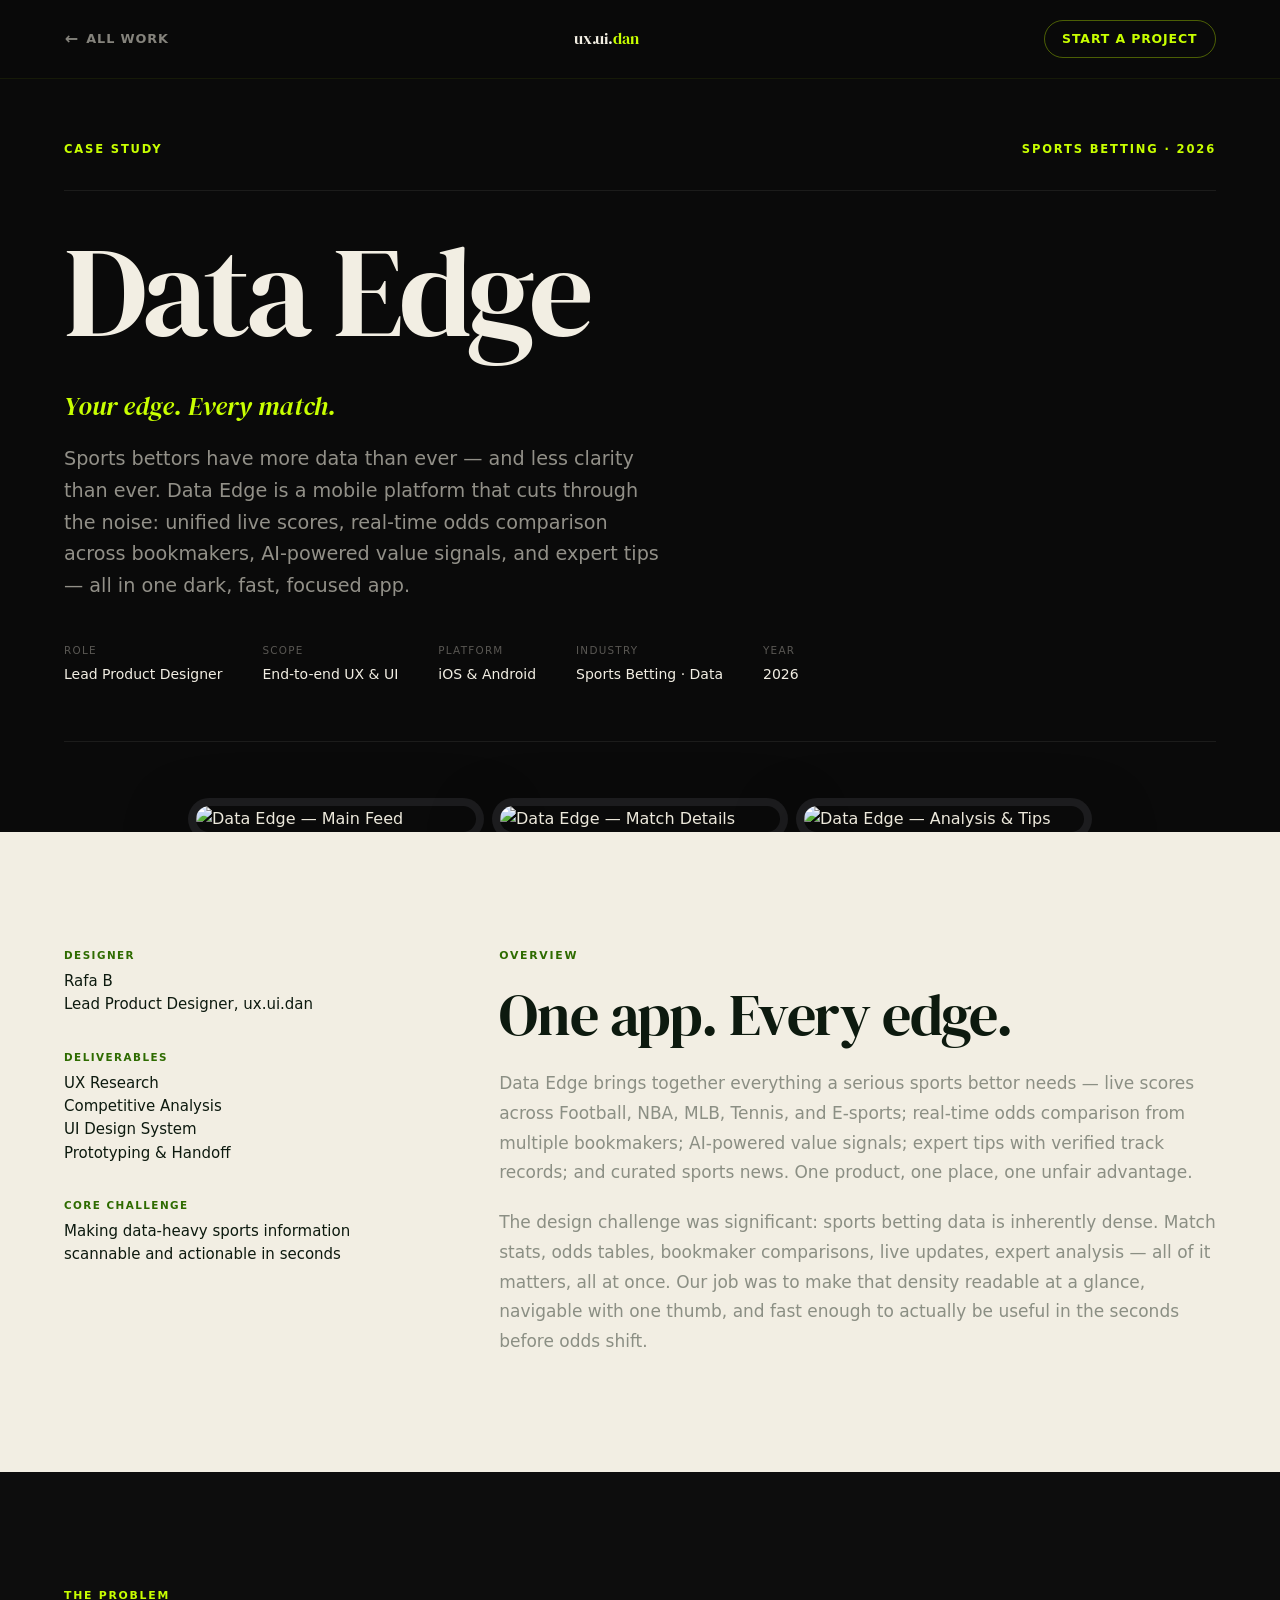
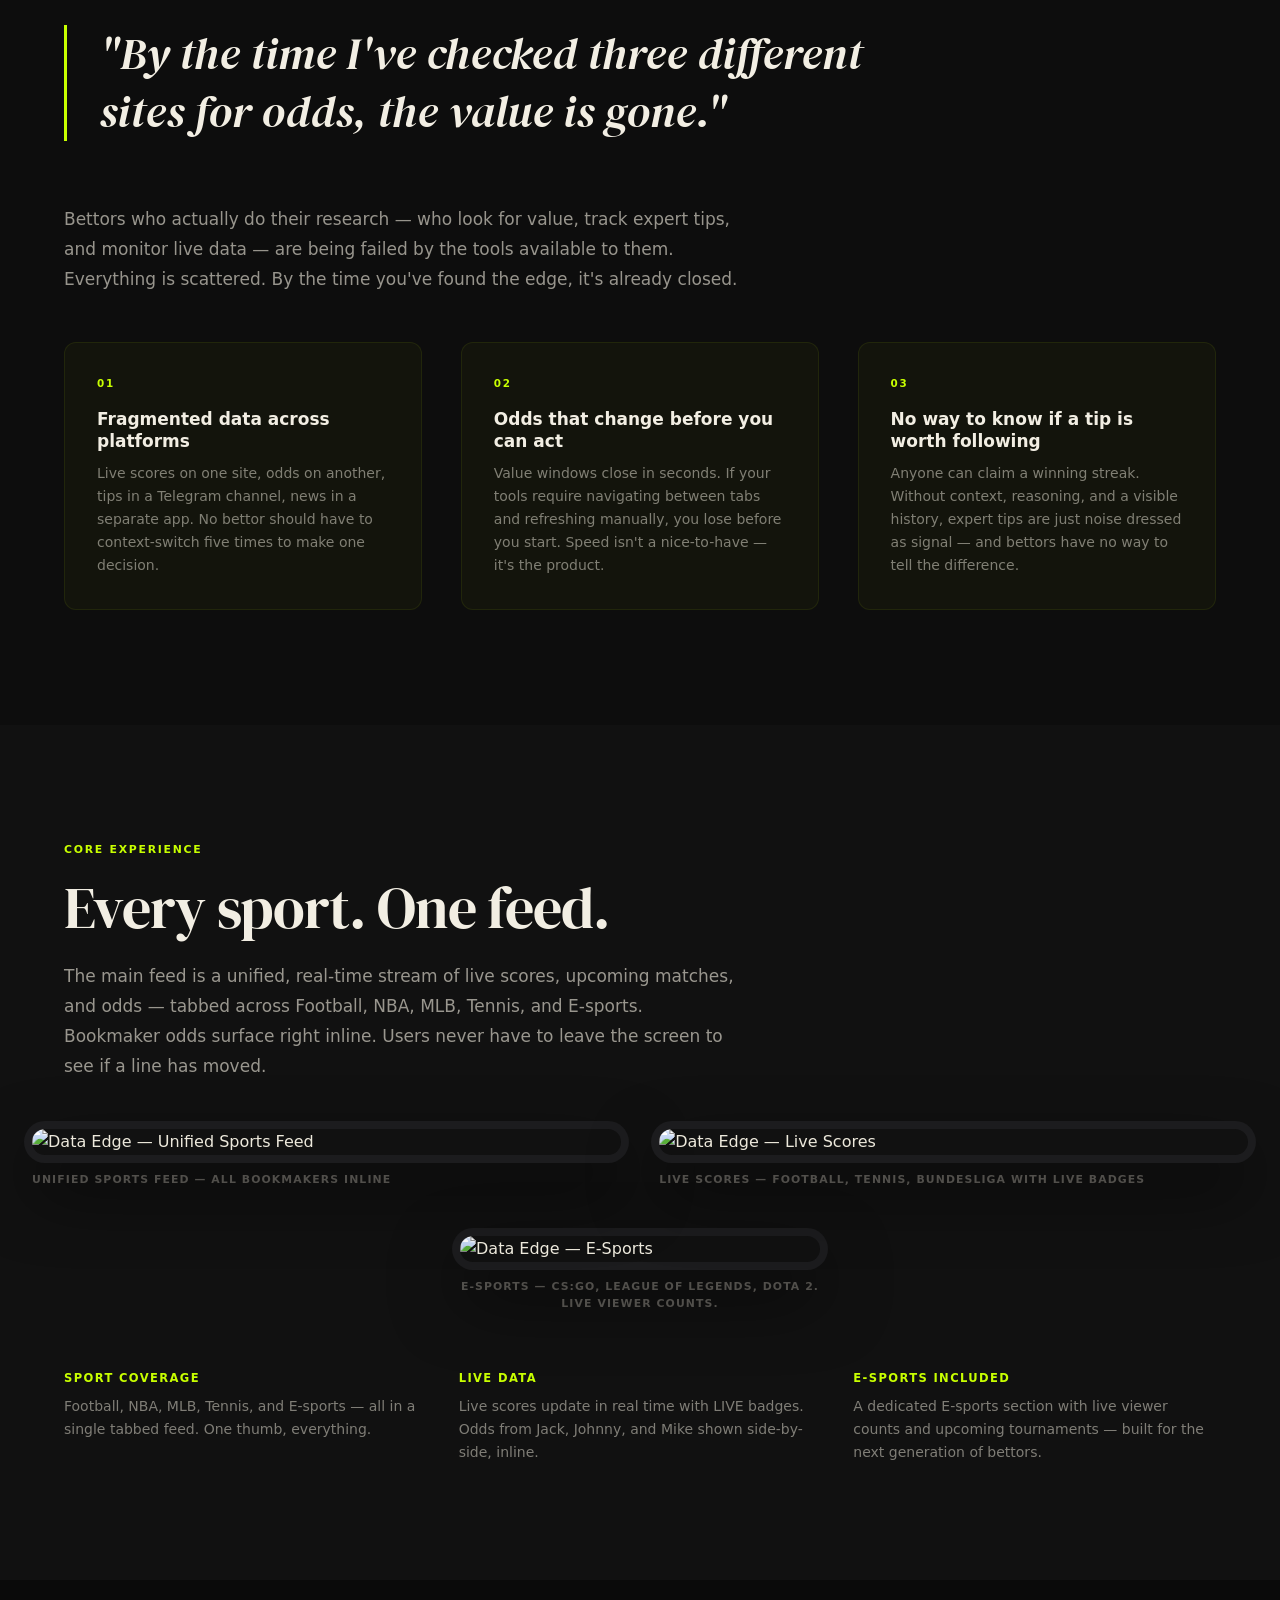
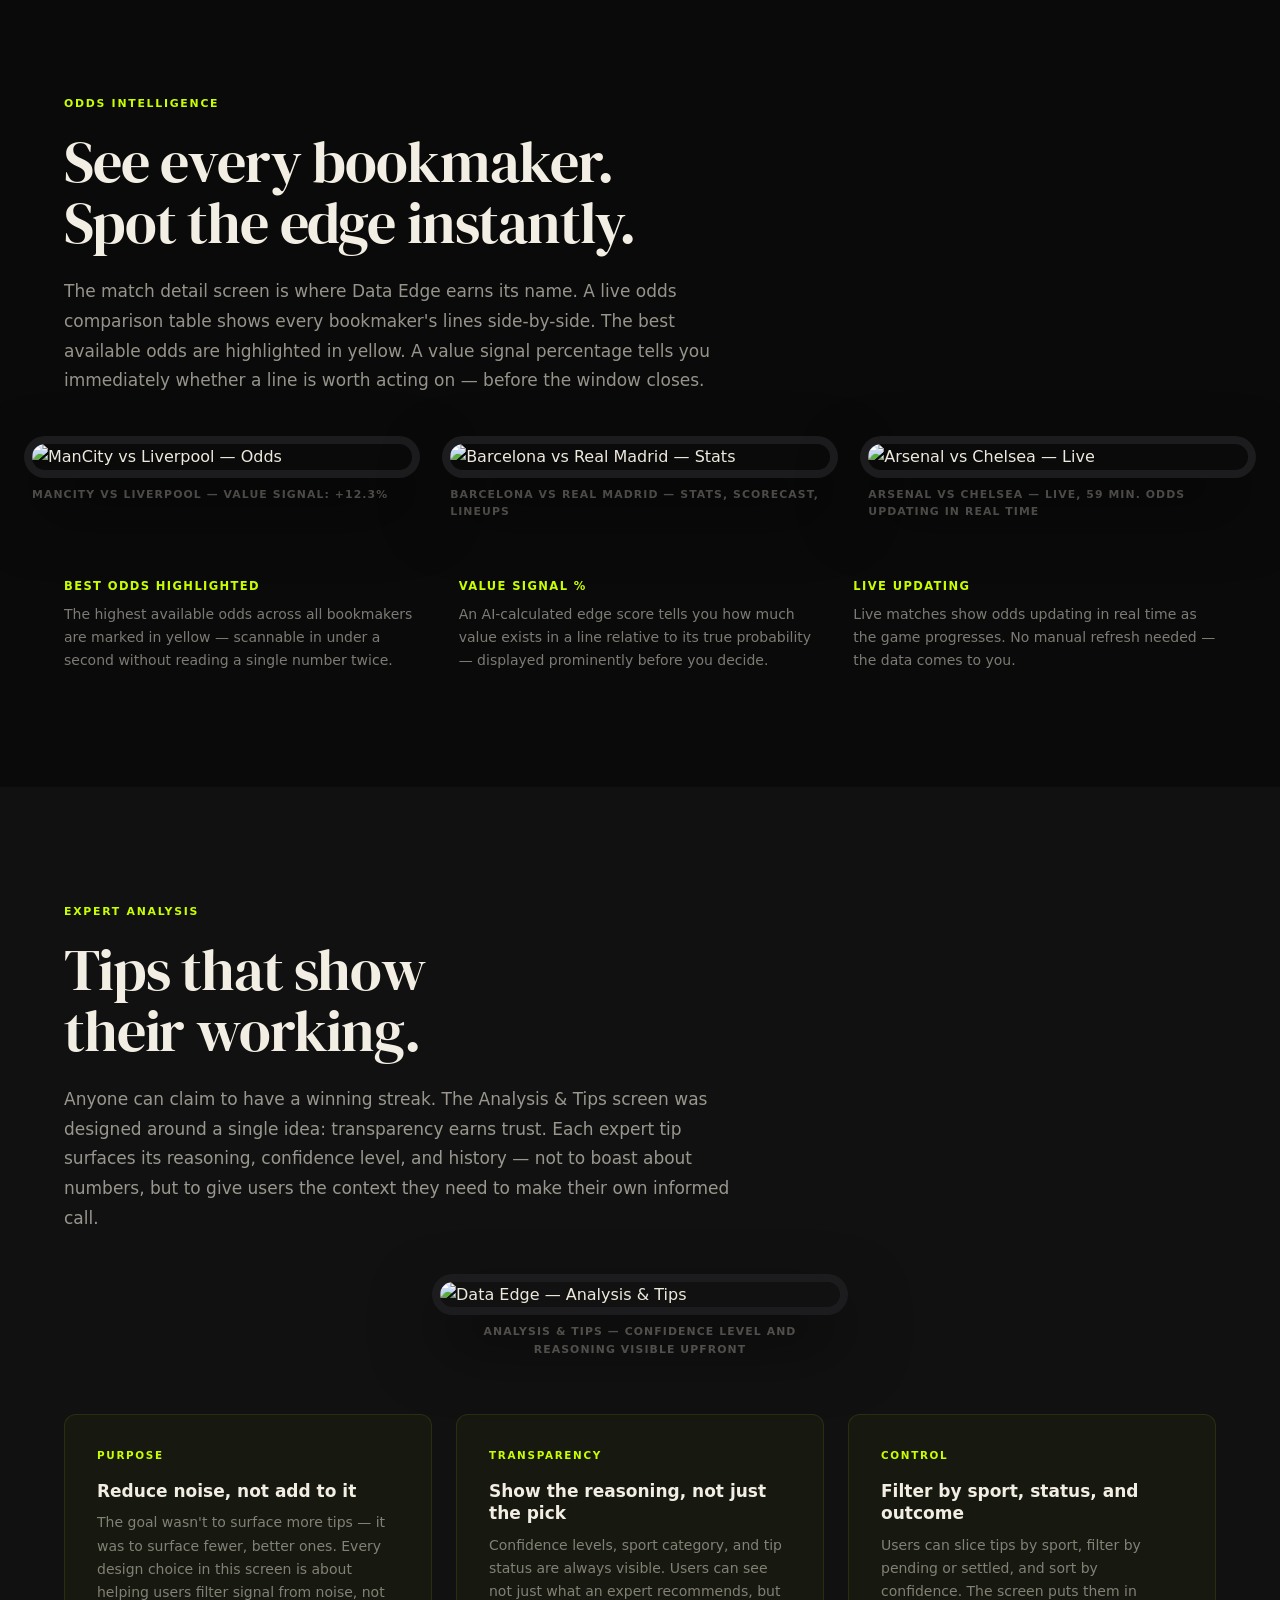
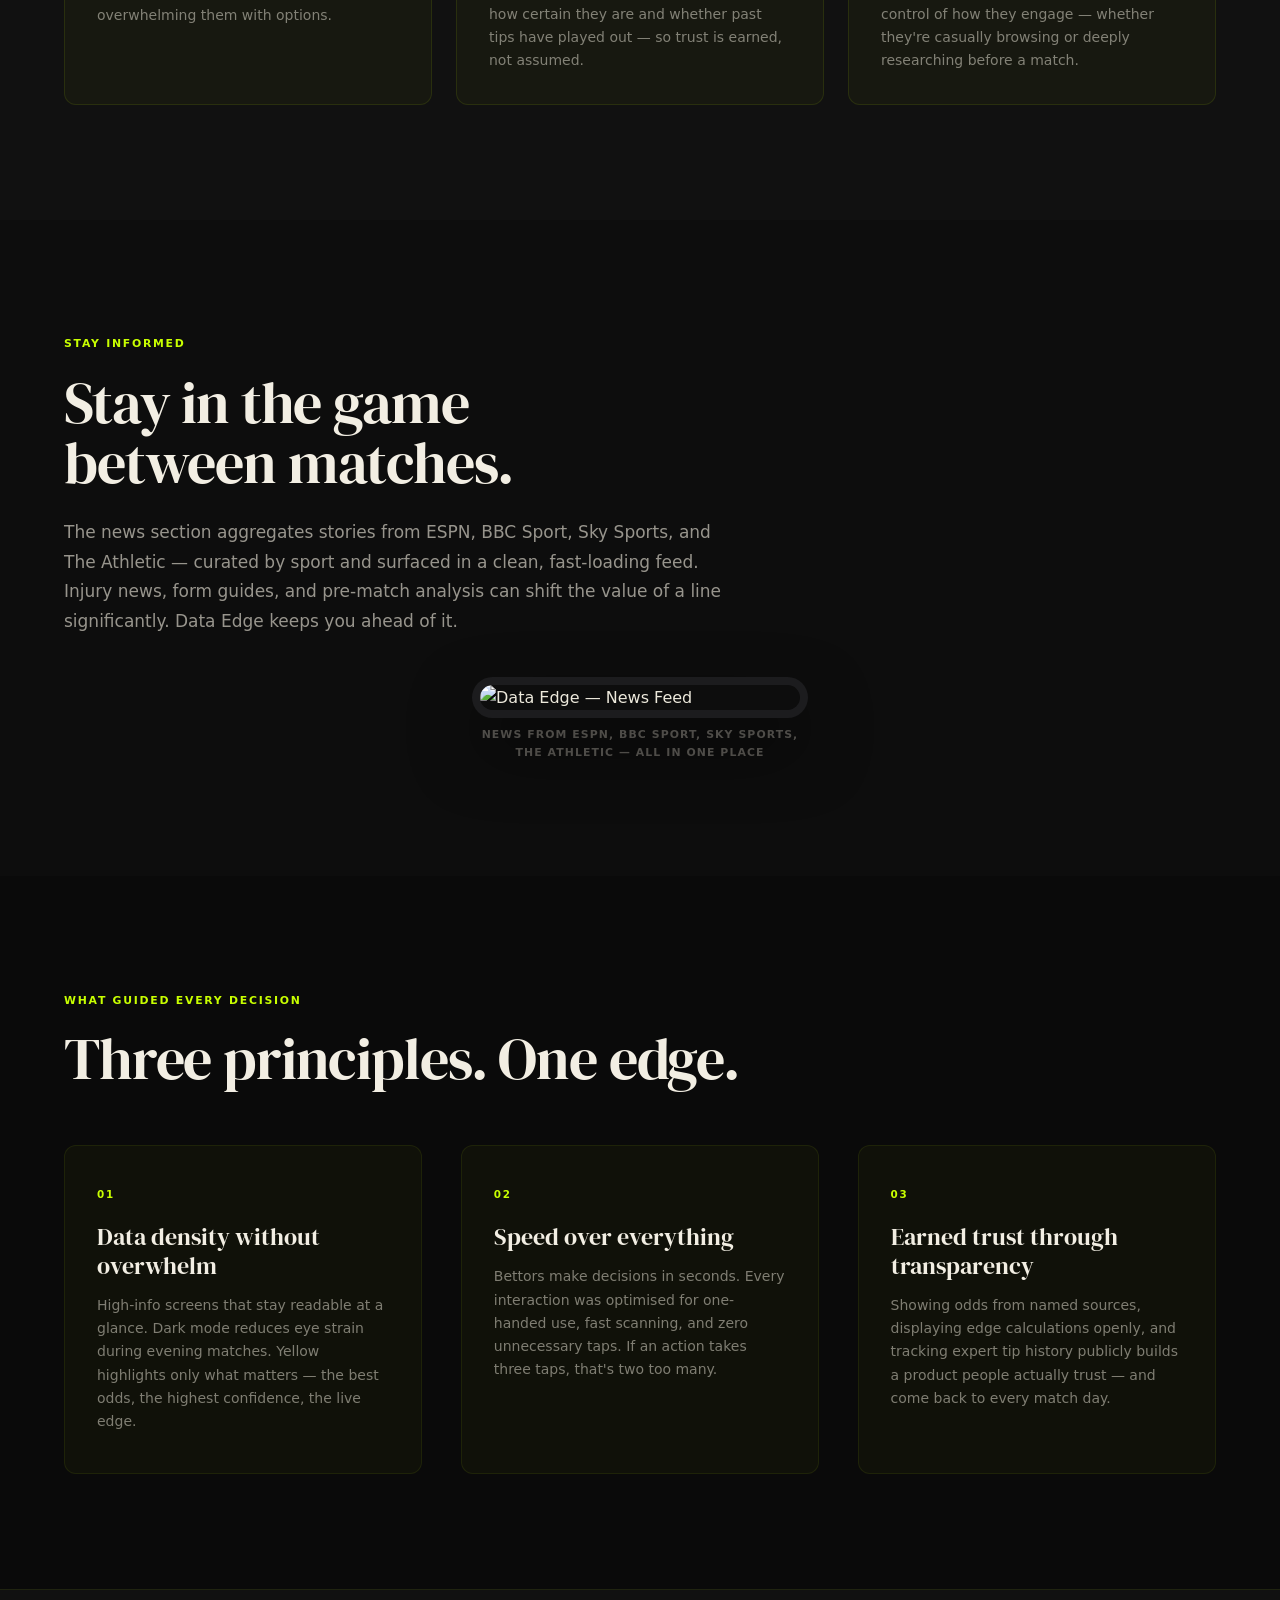
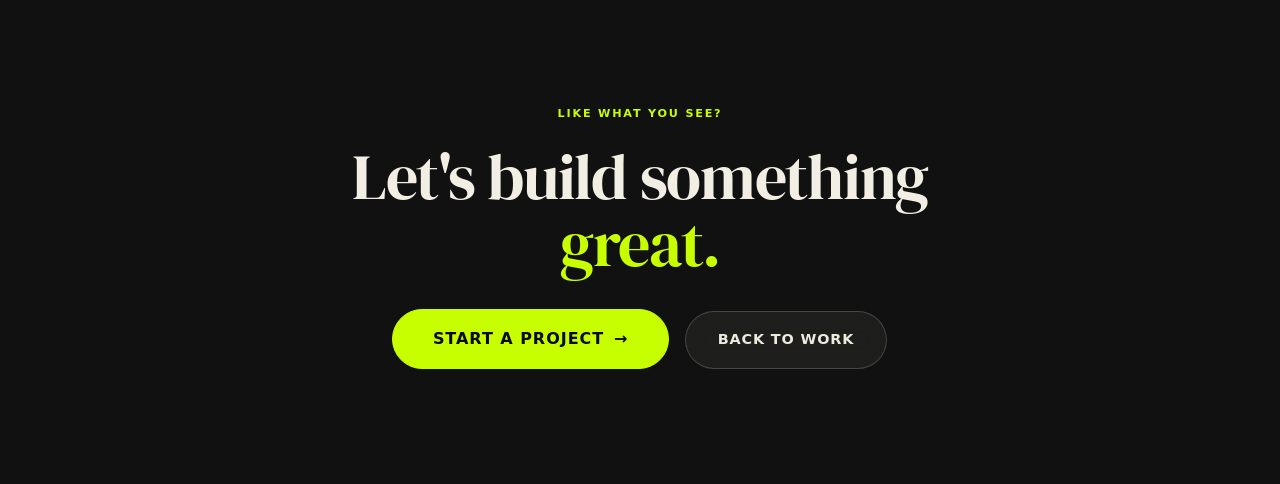
==== data-edge.html @ 2fbd7eda "Add case studies section with Rafo B, Data Edge, and ViaSet - Added full case study pages for Rafo B" ====
<!DOCTYPE html>
<html lang="en">
<head>
  <meta charset="UTF-8" />
  <meta name="viewport" content="width=device-width, initial-scale=1.0" />
  <title>Data Edge — Case Study · ux.ui.dan</title>
  <link rel="preconnect" href="https://fonts.googleapis.com" />
  <link rel="preconnect" href="https://fonts.gstatic.com" crossorigin />
  <link href="https://fonts.googleapis.com/css2?family=DM+Serif+Display:ital@0;1&family=Inter:wght@300;400;500;600;700&display=swap" rel="stylesheet" />
  <link rel="stylesheet" href="css/styles.css" />
  <style>

    /* =============================================
       CASE STUDY PAGE — LOCAL STYLES
       DATA EDGE · SPORTS BETTING MOBILE APP
       ============================================= */

    :root {
      --edge: #C8FF00;
    }

    body { background: #0A0A0A; }

    /* ---- NAV ---- */
    .cs-nav {
      position: fixed;
      top: 0; left: 0; right: 0;
      z-index: 100;
      padding: 1.25rem clamp(1.5rem, 5vw, 4rem);
      display: flex;
      align-items: center;
      justify-content: space-between;
      background: rgba(10,10,10,0.88);
      backdrop-filter: blur(12px);
      border-bottom: 1px solid rgba(200,255,0,0.07);
    }
    .cs-nav-back {
      display: inline-flex;
      align-items: center;
      gap: 0.5rem;
      font-size: 0.8rem;
      font-weight: 600;
      letter-spacing: 0.07em;
      text-transform: uppercase;
      color: rgba(237,233,220,0.55);
      transition: color 0.2s, gap 0.2s;
    }
    .cs-nav-back:hover { color: var(--cream); gap: 0.75rem; }
    .cs-nav-back .arr { font-size: 1rem; transform: scaleX(-1); display: inline-block; }
    .cs-nav-logo {
      font-family: var(--f-disp);
      font-size: 1rem;
      color: var(--cream);
      letter-spacing: -0.01em;
    }
    .cs-nav-logo .hl { color: var(--edge); }
    .cs-nav-cta {
      font-size: 0.78rem;
      font-weight: 600;
      letter-spacing: 0.07em;
      text-transform: uppercase;
      color: var(--edge);
      border: 1.5px solid rgba(200,255,0,0.35);
      padding: 0.5rem 1.1rem;
      border-radius: 100px;
      transition: background 0.2s, border-color 0.2s;
    }
    .cs-nav-cta:hover { background: var(--edge); color: #0A0A0A; border-color: var(--edge); }

    /* ---- HERO ---- */
    .cs-hero {
      padding-top: 140px;
      padding-bottom: 0;
      background: #0A0A0A;
      overflow: hidden;
    }
    .cs-hero-inner {
      max-width: 1280px;
      margin: 0 auto;
      padding: 0 clamp(1.5rem, 5vw, 4rem);
    }
    .cs-hero-topbar {
      display: flex;
      justify-content: space-between;
      align-items: center;
      padding-bottom: 2rem;
      border-bottom: 1px solid rgba(237,233,220,0.08);
      margin-bottom: 2.5rem;
    }
    .cs-hero-eyebrow {
      font-size: 0.72rem;
      font-weight: 700;
      letter-spacing: 0.16em;
      text-transform: uppercase;
      color: var(--edge);
      margin-bottom: 1.5rem;
    }
    .cs-hero-title {
      font-family: var(--f-disp);
      font-size: clamp(4rem, 10vw, 10rem);
      font-weight: 400;
      line-height: 0.95;
      letter-spacing: -0.03em;
      color: var(--cream);
      margin-bottom: 2rem;
    }
    .cs-hero-sub {
      font-size: clamp(1rem, 1.5vw, 1.25rem);
      line-height: 1.65;
      color: rgba(237,233,220,0.6);
      max-width: 600px;
      margin-bottom: 2.5rem;
    }
    .cs-hero-meta {
      display: flex;
      flex-wrap: wrap;
      gap: 1rem 2.5rem;
      padding-bottom: 3.5rem;
      border-bottom: 1px solid rgba(237,233,220,0.08);
      margin-bottom: 0;
    }
    .cs-meta-item { display: flex; flex-direction: column; gap: 0.3rem; }
    .cs-meta-label {
      font-size: 0.65rem;
      letter-spacing: 0.12em;
      text-transform: uppercase;
      color: rgba(237,233,220,0.35);
    }
    .cs-meta-value {
      font-size: 0.875rem;
      font-weight: 500;
      color: var(--cream);
    }

    /* ---- HERO PHONES ---- */
    .cs-hero-phones {
      display: flex;
      justify-content: center;
      gap: 1.5rem;
      align-items: flex-end;
      padding: 4rem clamp(2rem, 8vw, 8rem) 0;
    }
    .cs-hero-phones .phone-frame {
      width: clamp(180px, 22vw, 280px);
      flex-shrink: 0;
    }

    /* ---- SHARED SECTION STYLES ---- */
    .csp {
      padding: clamp(5rem, 9vw, 9rem) 0;
    }
    .csp-inner {
      max-width: 1280px;
      margin: 0 auto;
      padding: 0 clamp(1.5rem, 5vw, 4rem);
    }
    .csp-inner-wide {
      max-width: 1600px;
      margin: 0 auto;
      padding: 0 clamp(1rem, 2.5vw, 2.5rem);
    }
    .csp-label {
      font-size: 0.68rem;
      font-weight: 700;
      letter-spacing: 0.16em;
      text-transform: uppercase;
      margin-bottom: 1.25rem;
    }
    .csp-label-dk { color: var(--edge); }
    .csp-label-lt { color: var(--lime-dk); }
    .csp-title-dk {
      font-family: var(--f-disp);
      font-size: clamp(2.25rem, 4.5vw, 4.5rem);
      font-weight: 400;
      line-height: 1.05;
      letter-spacing: -0.02em;
      color: var(--cream);
      margin-bottom: 1.5rem;
    }
    .csp-title-lt {
      font-family: var(--f-disp);
      font-size: clamp(2.25rem, 4.5vw, 4.5rem);
      font-weight: 400;
      line-height: 1.05;
      letter-spacing: -0.02em;
      color: var(--t-lt);
      margin-bottom: 1.5rem;
    }
    .csp-body-dk {
      font-size: 1.0625rem;
      line-height: 1.75;
      color: rgba(237,233,220,0.62);
    }
    .csp-body-lt {
      font-size: 1.0625rem;
      line-height: 1.75;
      color: var(--m-lt);
    }

    /* ---- PHONE FRAME ---- */
    .phone-frame {
      border-radius: 44px;
      overflow: hidden;
      box-shadow: 0 0 0 8px #1c1c1e, 0 30px 70px rgba(0,0,0,0.8);
      display: block;
    }
    .phone-frame img {
      width: 100%;
      display: block;
    }

    /* ---- PHONE GRIDS ---- */
    .phone-grid-2 {
      display: grid;
      grid-template-columns: repeat(2, 1fr);
      gap: clamp(1.5rem, 3vw, 2.5rem);
      margin-top: 3rem;
      align-items: start;
    }
    .phone-grid-3 {
      display: grid;
      grid-template-columns: repeat(3, 1fr);
      gap: clamp(1.5rem, 3vw, 2.5rem);
      margin-top: 3rem;
      align-items: start;
    }
    .phone-grid-4 {
      display: grid;
      grid-template-columns: repeat(4, 1fr);
      gap: clamp(1rem, 2vw, 2rem);
      margin-top: 3rem;
      align-items: start;
    }
    .phone-center {
      max-width: 320px;
      margin: 3rem auto 0;
    }

    /* ---- SCREEN LABEL ---- */
    .cs-screen-label {
      font-size: 0.68rem;
      font-weight: 600;
      letter-spacing: 0.1em;
      text-transform: uppercase;
      margin-top: 1rem;
      display: block;
    }
    .cs-screen-label-dk { color: rgba(237,233,220,0.3); }

    /* ---- OVERVIEW ---- */
    .cs-overview { background: var(--cream); color: var(--t-lt); }
    .cs-overview-grid {
      display: grid;
      grid-template-columns: 1fr 2fr;
      gap: clamp(3rem, 6vw, 7rem);
      align-items: start;
    }
    .cs-overview-aside { display: flex; flex-direction: column; gap: 2rem; }
    .cs-aside-block { display: flex; flex-direction: column; gap: 0.4rem; }
    .cs-aside-label {
      font-size: 0.65rem;
      font-weight: 700;
      letter-spacing: 0.14em;
      text-transform: uppercase;
      color: var(--lime-dk);
    }
    .cs-aside-value {
      font-size: 0.9375rem;
      color: var(--t-lt);
      line-height: 1.55;
    }
    .cs-overview-body p { margin-bottom: 1.25rem; }
    .cs-overview-body p:last-child { margin-bottom: 0; }

    /* ---- PROBLEM ---- */
    .cs-problem { background: #0D0D0D; }
    .cs-pull-quote {
      font-family: var(--f-disp);
      font-size: clamp(1.75rem, 3.5vw, 3rem);
      font-weight: 400;
      font-style: italic;
      line-height: 1.3;
      color: var(--cream);
      border-left: 3px solid var(--edge);
      padding-left: 2rem;
      margin-bottom: 4rem;
      max-width: 820px;
    }
    .cs-pain-grid {
      display: grid;
      grid-template-columns: repeat(3, 1fr);
      gap: clamp(1.5rem, 3vw, 2.5rem);
      margin-top: 3rem;
    }
    .cs-pain-card {
      background: rgba(200,255,0,0.03);
      border: 1px solid rgba(200,255,0,0.08);
      border-radius: 12px;
      padding: 2rem;
    }
    .cs-pain-num {
      font-size: 0.65rem;
      font-weight: 700;
      letter-spacing: 0.16em;
      text-transform: uppercase;
      color: var(--edge);
      margin-bottom: 1rem;
    }
    .cs-pain-title {
      font-size: 1.0625rem;
      font-weight: 600;
      color: var(--cream);
      margin-bottom: 0.6rem;
      line-height: 1.3;
    }
    .cs-pain-desc {
      font-size: 0.875rem;
      line-height: 1.65;
      color: rgba(237,233,220,0.5);
    }

    /* ---- PRINCIPLES ---- */
    .cs-principles { background: #0A0A0A; }
    .cs-principles-grid {
      display: grid;
      grid-template-columns: repeat(3, 1fr);
      gap: clamp(1.5rem, 3vw, 2.5rem);
      margin-top: 3.5rem;
    }
    .cs-principle {
      padding: 2.5rem 2rem;
      background: rgba(200,255,0,0.03);
      border: 1px solid rgba(200,255,0,0.08);
      border-radius: 12px;
    }
    .cs-principle-num {
      font-size: 0.65rem;
      font-weight: 700;
      letter-spacing: 0.16em;
      text-transform: uppercase;
      color: var(--edge);
      margin-bottom: 1.25rem;
    }
    .cs-principle-title {
      font-family: var(--f-disp);
      font-size: 1.5rem;
      font-weight: 400;
      color: var(--cream);
      line-height: 1.2;
      margin-bottom: 0.85rem;
    }
    .cs-principle-desc {
      font-size: 0.875rem;
      line-height: 1.65;
      color: rgba(237,233,220,0.5);
    }

    /* ---- STATS GRID ---- */
    .cs-stats-grid {
      display: grid;
      grid-template-columns: repeat(4, 1fr);
      gap: 1px;
      background: rgba(200,255,0,0.1);
      border: 1px solid rgba(200,255,0,0.1);
      border-radius: 12px;
      overflow: hidden;
      margin-top: 3.5rem;
    }
    .cs-stat {
      background: #111111;
      padding: 2.25rem 2rem;
      text-align: center;
    }
    .cs-stat-value {
      font-family: var(--f-disp);
      font-size: clamp(2rem, 4vw, 3rem);
      font-weight: 400;
      color: var(--edge);
      line-height: 1;
      margin-bottom: 0.5rem;
    }
    .cs-stat-label {
      font-size: 0.78rem;
      font-weight: 500;
      letter-spacing: 0.06em;
      text-transform: uppercase;
      color: rgba(237,233,220,0.45);
    }

    /* ---- CTA FOOTER ---- */
    .cs-footer-cta {
      background: #111111;
      padding: clamp(5rem, 9vw, 9rem) 0;
      text-align: center;
      border-top: 1px solid rgba(200,255,0,0.08);
    }
    .cs-footer-cta-eyebrow {
      font-size: 0.7rem;
      font-weight: 700;
      letter-spacing: 0.16em;
      text-transform: uppercase;
      color: var(--edge);
      margin-bottom: 1.25rem;
    }
    .cs-footer-cta-title {
      font-family: var(--f-disp);
      font-size: clamp(2.5rem, 5vw, 5rem);
      font-weight: 400;
      line-height: 1.05;
      letter-spacing: -0.02em;
      color: var(--cream);
      margin-bottom: 2rem;
    }
    .cs-footer-cta-actions {
      display: flex;
      align-items: center;
      justify-content: center;
      gap: 1rem;
      flex-wrap: wrap;
    }

    /* ---- RESPONSIVE ---- */
    @media (max-width: 1100px) {
      .phone-grid-4 { grid-template-columns: repeat(2, 1fr); }
    }
    @media (max-width: 900px) {
      .cs-overview-grid { grid-template-columns: 1fr; }
      .cs-pain-grid { grid-template-columns: 1fr; }
      .cs-principles-grid { grid-template-columns: 1fr; }
      .cs-stats-grid { grid-template-columns: repeat(2, 1fr); }
      .phone-grid-3 { grid-template-columns: repeat(2, 1fr); }
    }
    @media (max-width: 600px) {
      .phone-grid-2 { grid-template-columns: 1fr; }
      .phone-grid-3 { grid-template-columns: 1fr; }
      .phone-grid-4 { grid-template-columns: 1fr; }
      .cs-stats-grid { grid-template-columns: 1fr 1fr; }
      .cs-hero-title { font-size: clamp(3.5rem, 16vw, 7rem); }
      .cs-hero-phones { gap: 1rem; padding-left: 1rem; padding-right: 1rem; }
    }
  </style>
</head>
<body>

  <!-- =============================================
       NAV
       ============================================= -->
  <nav class="cs-nav">
    <a href="index.html" class="cs-nav-back">
      <span class="arr">→</span> All work
    </a>
    <a href="index.html" class="cs-nav-logo">ux.ui.<span class="hl">dan</span></a>
    <a href="index.html#contact" class="cs-nav-cta">Start a project</a>
  </nav>


  <!-- =============================================
       HERO
       ============================================= -->
  <section class="cs-hero">
    <div class="cs-hero-inner">

      <!-- Top bar: label left / category right -->
      <div class="cs-hero-topbar">
        <span class="cs-hero-eyebrow" style="margin-bottom:0;">Case Study</span>
        <span class="cs-hero-eyebrow" style="margin-bottom:0;">Sports Betting · 2026</span>
      </div>

      <!-- Title -->
      <h1 class="cs-hero-title">Data Edge</h1>

      <!-- Tagline + description -->
      <p class="cs-hero-sub" style="color:var(--edge); font-style:italic; font-family:var(--f-disp); font-size:clamp(1.25rem,2vw,1.75rem); margin-bottom:1rem;">Your edge. Every match.</p>
      <p class="cs-hero-sub">Sports bettors have more data than ever — and less clarity than ever. Data Edge is a mobile platform that cuts through the noise: unified live scores, real-time odds comparison across bookmakers, AI-powered value signals, and expert tips — all in one dark, fast, focused app.</p>

      <!-- Meta strip -->
      <div class="cs-hero-meta">
        <div class="cs-meta-item">
          <span class="cs-meta-label">Role</span>
          <span class="cs-meta-value">Lead Product Designer</span>
        </div>
        <div class="cs-meta-item">
          <span class="cs-meta-label">Scope</span>
          <span class="cs-meta-value">End-to-end UX & UI</span>
        </div>
        <div class="cs-meta-item">
          <span class="cs-meta-label">Platform</span>
          <span class="cs-meta-value">iOS & Android</span>
        </div>
        <div class="cs-meta-item">
          <span class="cs-meta-label">Industry</span>
          <span class="cs-meta-value">Sports Betting · Data</span>
        </div>
        <div class="cs-meta-item">
          <span class="cs-meta-label">Year</span>
          <span class="cs-meta-value">2026</span>
        </div>
      </div>

    </div>

    <!-- 3 phones peeking from bottom of hero -->
    <div class="cs-hero-phones">
      <div class="phone-frame">
        <img src="images/case-studies/Data Edge/Mobile/Main screen.png" alt="Data Edge — Main Feed" />
      </div>
      <div class="phone-frame">
        <img src="images/case-studies/Data Edge/Mobile/Game screen.png" alt="Data Edge — Match Details" />
      </div>
      <div class="phone-frame">
        <img src="images/case-studies/Data Edge/Mobile/Analysis & Tips screen.png" alt="Data Edge — Analysis & Tips" />
      </div>
    </div>
  </section>


  <!-- =============================================
       OVERVIEW
       ============================================= -->
  <section class="csp cs-overview">
    <div class="csp-inner">
      <div class="cs-overview-grid">

        <div class="cs-overview-aside">
          <div class="cs-aside-block">
            <span class="cs-aside-label">Designer</span>
            <span class="cs-aside-value">Rafa B<br>Lead Product Designer, ux.ui.dan</span>
          </div>
          <div class="cs-aside-block">
            <span class="cs-aside-label">Deliverables</span>
            <span class="cs-aside-value">UX Research<br>Competitive Analysis<br>UI Design System<br>Prototyping & Handoff</span>
          </div>
          <div class="cs-aside-block">
            <span class="cs-aside-label">Core Challenge</span>
            <span class="cs-aside-value">Making data-heavy sports information scannable and actionable in seconds</span>
          </div>
        </div>

        <div class="cs-overview-body">
          <p class="csp-label csp-label-lt">Overview</p>
          <h2 class="csp-title-lt">One app. Every edge.</h2>
          <p class="csp-body-lt">Data Edge brings together everything a serious sports bettor needs — live scores across Football, NBA, MLB, Tennis, and E-sports; real-time odds comparison from multiple bookmakers; AI-powered value signals; expert tips with verified track records; and curated sports news. One product, one place, one unfair advantage.</p>
          <p class="csp-body-lt">The design challenge was significant: sports betting data is inherently dense. Match stats, odds tables, bookmaker comparisons, live updates, expert analysis — all of it matters, all at once. Our job was to make that density readable at a glance, navigable with one thumb, and fast enough to actually be useful in the seconds before odds shift.</p>
        </div>

      </div>
    </div>
  </section>


  <!-- =============================================
       THE PROBLEM
       ============================================= -->
  <section class="csp cs-problem">
    <div class="csp-inner">

      <p class="csp-label csp-label-dk">The Problem</p>
      <blockquote class="cs-pull-quote">"By the time I've checked three different sites for odds, the value is gone."</blockquote>
      <p class="csp-body-dk" style="max-width:680px;">Bettors who actually do their research — who look for value, track expert tips, and monitor live data — are being failed by the tools available to them. Everything is scattered. By the time you've found the edge, it's already closed.</p>

      <div class="cs-pain-grid">
        <div class="cs-pain-card">
          <p class="cs-pain-num">01</p>
          <p class="cs-pain-title">Fragmented data across platforms</p>
          <p class="cs-pain-desc">Live scores on one site, odds on another, tips in a Telegram channel, news in a separate app. No bettor should have to context-switch five times to make one decision.</p>
        </div>
        <div class="cs-pain-card">
          <p class="cs-pain-num">02</p>
          <p class="cs-pain-title">Odds that change before you can act</p>
          <p class="cs-pain-desc">Value windows close in seconds. If your tools require navigating between tabs and refreshing manually, you lose before you start. Speed isn't a nice-to-have — it's the product.</p>
        </div>
        <div class="cs-pain-card">
          <p class="cs-pain-num">03</p>
          <p class="cs-pain-title">No way to know if a tip is worth following</p>
          <p class="cs-pain-desc">Anyone can claim a winning streak. Without context, reasoning, and a visible history, expert tips are just noise dressed as signal — and bettors have no way to tell the difference.</p>
        </div>
      </div>

    </div>
  </section>


  <!-- =============================================
       CORE FEED
       ============================================= -->
  <section class="csp" style="background:#111111;">
    <div class="csp-inner">
      <p class="csp-label csp-label-dk">Core Experience</p>
      <h2 class="csp-title-dk">Every sport. One feed.</h2>
      <p class="csp-body-dk" style="max-width:680px;">The main feed is a unified, real-time stream of live scores, upcoming matches, and odds — tabbed across Football, NBA, MLB, Tennis, and E-sports. Bookmaker odds surface right inline. Users never have to leave the screen to see if a line has moved.</p>
    </div>

    <!-- 2-up: Main + Live Scores -->
    <div class="csp-inner-wide">
      <div class="phone-grid-2">
        <div>
          <div class="phone-frame">
            <img src="images/case-studies/Data Edge/Mobile/Main screen.png" alt="Data Edge — Unified Sports Feed" />
          </div>
          <span class="cs-screen-label cs-screen-label-dk">Unified sports feed — all bookmakers inline</span>
        </div>
        <div>
          <div class="phone-frame">
            <img src="images/case-studies/Data Edge/Mobile/Live scores.png" alt="Data Edge — Live Scores" />
          </div>
          <span class="cs-screen-label cs-screen-label-dk">Live scores — Football, Tennis, Bundesliga with LIVE badges</span>
        </div>
      </div>
    </div>

    <!-- E-Sport screen centered -->
    <div class="csp-inner-wide" style="margin-top:3rem;">
      <div style="max-width:360px; margin:0 auto;">
        <div class="phone-frame">
          <img src="images/case-studies/Data Edge/Mobile/E- Sport.png" alt="Data Edge — E-Sports" />
        </div>
        <span class="cs-screen-label cs-screen-label-dk" style="text-align:center;">E-sports — CS:GO, League of Legends, Dota 2. Live viewer counts.</span>
      </div>
    </div>

    <!-- Annotations -->
    <div class="csp-inner" style="margin-top:3.5rem;">
      <div style="display:grid; grid-template-columns:repeat(3,1fr); gap:2rem;">
        <div>
          <p style="font-size:0.72rem;font-weight:700;letter-spacing:0.12em;text-transform:uppercase;color:var(--edge);margin-bottom:0.5rem;">Sport coverage</p>
          <p style="font-size:0.875rem;line-height:1.65;color:rgba(237,233,220,0.5);">Football, NBA, MLB, Tennis, and E-sports — all in a single tabbed feed. One thumb, everything.</p>
        </div>
        <div>
          <p style="font-size:0.72rem;font-weight:700;letter-spacing:0.12em;text-transform:uppercase;color:var(--edge);margin-bottom:0.5rem;">Live data</p>
          <p style="font-size:0.875rem;line-height:1.65;color:rgba(237,233,220,0.5);">Live scores update in real time with LIVE badges. Odds from Jack, Johnny, and Mike shown side-by-side, inline.</p>
        </div>
        <div>
          <p style="font-size:0.72rem;font-weight:700;letter-spacing:0.12em;text-transform:uppercase;color:var(--edge);margin-bottom:0.5rem;">E-sports included</p>
          <p style="font-size:0.875rem;line-height:1.65;color:rgba(237,233,220,0.5);">A dedicated E-sports section with live viewer counts and upcoming tournaments — built for the next generation of bettors.</p>
        </div>
      </div>
    </div>
  </section>


  <!-- =============================================
       ODDS INTELLIGENCE
       ============================================= -->
  <section class="csp" style="background:#0A0A0A;">
    <div class="csp-inner">
      <p class="csp-label csp-label-dk">Odds Intelligence</p>
      <h2 class="csp-title-dk">See every bookmaker.<br>Spot the edge instantly.</h2>
      <p class="csp-body-dk" style="max-width:680px;">The match detail screen is where Data Edge earns its name. A live odds comparison table shows every bookmaker's lines side-by-side. The best available odds are highlighted in yellow. A value signal percentage tells you immediately whether a line is worth acting on — before the window closes.</p>
    </div>

    <!-- 3 Game screens -->
    <div class="csp-inner-wide">
      <div class="phone-grid-3">
        <div>
          <div class="phone-frame">
            <img src="images/case-studies/Data Edge/Mobile/Game screen.png" alt="ManCity vs Liverpool — Odds" />
          </div>
          <span class="cs-screen-label cs-screen-label-dk">ManCity vs Liverpool — Value signal: +12.3%</span>
        </div>
        <div>
          <div class="phone-frame">
            <img src="images/case-studies/Data Edge/Mobile/Game screen-1.png" alt="Barcelona vs Real Madrid — Stats" />
          </div>
          <span class="cs-screen-label cs-screen-label-dk">Barcelona vs Real Madrid — Stats, Scorecast, Lineups</span>
        </div>
        <div>
          <div class="phone-frame">
            <img src="images/case-studies/Data Edge/Mobile/Game screen-2.png" alt="Arsenal vs Chelsea — Live" />
          </div>
          <span class="cs-screen-label cs-screen-label-dk">Arsenal vs Chelsea — LIVE, 59 min. Odds updating in real time</span>
        </div>
      </div>
    </div>

    <!-- Annotations -->
    <div class="csp-inner" style="margin-top:3.5rem;">
      <div style="display:grid; grid-template-columns:repeat(3,1fr); gap:2rem;">
        <div>
          <p style="font-size:0.72rem;font-weight:700;letter-spacing:0.12em;text-transform:uppercase;color:var(--edge);margin-bottom:0.5rem;">Best odds highlighted</p>
          <p style="font-size:0.875rem;line-height:1.65;color:rgba(237,233,220,0.5);">The highest available odds across all bookmakers are marked in yellow — scannable in under a second without reading a single number twice.</p>
        </div>
        <div>
          <p style="font-size:0.72rem;font-weight:700;letter-spacing:0.12em;text-transform:uppercase;color:var(--edge);margin-bottom:0.5rem;">Value signal %</p>
          <p style="font-size:0.875rem;line-height:1.65;color:rgba(237,233,220,0.5);">An AI-calculated edge score tells you how much value exists in a line relative to its true probability — displayed prominently before you decide.</p>
        </div>
        <div>
          <p style="font-size:0.72rem;font-weight:700;letter-spacing:0.12em;text-transform:uppercase;color:var(--edge);margin-bottom:0.5rem;">Live updating</p>
          <p style="font-size:0.875rem;line-height:1.65;color:rgba(237,233,220,0.5);">Live matches show odds updating in real time as the game progresses. No manual refresh needed — the data comes to you.</p>
        </div>
      </div>
    </div>
  </section>


  <!-- =============================================
       EXPERT ANALYSIS
       ============================================= -->
  <section class="csp" style="background:#111111;">
    <div class="csp-inner">
      <p class="csp-label csp-label-dk">Expert Analysis</p>
      <h2 class="csp-title-dk">Tips that show<br>their working.</h2>
      <p class="csp-body-dk" style="max-width:680px;">Anyone can claim to have a winning streak. The Analysis & Tips screen was designed around a single idea: transparency earns trust. Each expert tip surfaces its reasoning, confidence level, and history — not to boast about numbers, but to give users the context they need to make their own informed call.</p>
    </div>

    <!-- Analysis screen centered, larger -->
    <div class="csp-inner-wide" style="margin-top:3rem;">
      <div style="max-width:400px; margin:0 auto;">
        <div class="phone-frame">
          <img src="images/case-studies/Data Edge/Mobile/Analysis & Tips screen.png" alt="Data Edge — Analysis & Tips" />
        </div>
        <span class="cs-screen-label cs-screen-label-dk" style="text-align:center;">Analysis & Tips — confidence level and reasoning visible upfront</span>
      </div>
    </div>

    <!-- Design intent cards -->
    <div class="csp-inner" style="margin-top:3.5rem;">
      <div style="display:grid; grid-template-columns:repeat(3,1fr); gap:clamp(1rem,2vw,1.5rem);">
        <div class="cs-pain-card" style="border-color:rgba(200,255,0,0.1);">
          <p class="cs-pain-num" style="color:var(--edge);">Purpose</p>
          <p class="cs-pain-title" style="color:var(--cream);">Reduce noise, not add to it</p>
          <p class="cs-pain-desc">The goal wasn't to surface more tips — it was to surface fewer, better ones. Every design choice in this screen is about helping users filter signal from noise, not overwhelming them with options.</p>
        </div>
        <div class="cs-pain-card" style="border-color:rgba(200,255,0,0.1);">
          <p class="cs-pain-num" style="color:var(--edge);">Transparency</p>
          <p class="cs-pain-title" style="color:var(--cream);">Show the reasoning, not just the pick</p>
          <p class="cs-pain-desc">Confidence levels, sport category, and tip status are always visible. Users can see not just what an expert recommends, but how certain they are and whether past tips have played out — so trust is earned, not assumed.</p>
        </div>
        <div class="cs-pain-card" style="border-color:rgba(200,255,0,0.1);">
          <p class="cs-pain-num" style="color:var(--edge);">Control</p>
          <p class="cs-pain-title" style="color:var(--cream);">Filter by sport, status, and outcome</p>
          <p class="cs-pain-desc">Users can slice tips by sport, filter by pending or settled, and sort by confidence. The screen puts them in control of how they engage — whether they're casually browsing or deeply researching before a match.</p>
        </div>
      </div>
    </div>
  </section>


  <!-- =============================================
       NEWS
       ============================================= -->
  <section class="csp" style="background:#0D0D0D;">
    <div class="csp-inner">
      <p class="csp-label csp-label-dk">Stay Informed</p>
      <h2 class="csp-title-dk">Stay in the game<br>between matches.</h2>
      <p class="csp-body-dk" style="max-width:680px;">The news section aggregates stories from ESPN, BBC Sport, Sky Sports, and The Athletic — curated by sport and surfaced in a clean, fast-loading feed. Injury news, form guides, and pre-match analysis can shift the value of a line significantly. Data Edge keeps you ahead of it.</p>
    </div>

    <!-- News screen centered -->
    <div class="phone-center">
      <div class="phone-frame">
        <img src="images/case-studies/Data Edge/Mobile/News screen.png" alt="Data Edge — News Feed" />
      </div>
      <span class="cs-screen-label cs-screen-label-dk" style="text-align:center;">News from ESPN, BBC Sport, Sky Sports, The Athletic — all in one place</span>
    </div>
  </section>


  <!-- =============================================
       DESIGN PRINCIPLES
       ============================================= -->
  <section class="csp cs-principles">
    <div class="csp-inner">
      <p class="csp-label csp-label-dk">What guided every decision</p>
      <h2 class="csp-title-dk">Three principles. One edge.</h2>

      <div class="cs-principles-grid">
        <div class="cs-principle">
          <p class="cs-principle-num">01</p>
          <h3 class="cs-principle-title">Data density without overwhelm</h3>
          <p class="cs-principle-desc">High-info screens that stay readable at a glance. Dark mode reduces eye strain during evening matches. Yellow highlights only what matters — the best odds, the highest confidence, the live edge.</p>
        </div>
        <div class="cs-principle">
          <p class="cs-principle-num">02</p>
          <h3 class="cs-principle-title">Speed over everything</h3>
          <p class="cs-principle-desc">Bettors make decisions in seconds. Every interaction was optimised for one-handed use, fast scanning, and zero unnecessary taps. If an action takes three taps, that's two too many.</p>
        </div>
        <div class="cs-principle">
          <p class="cs-principle-num">03</p>
          <h3 class="cs-principle-title">Earned trust through transparency</h3>
          <p class="cs-principle-desc">Showing odds from named sources, displaying edge calculations openly, and tracking expert tip history publicly builds a product people actually trust — and come back to every match day.</p>
        </div>
      </div>
    </div>
  </section>


  <!-- =============================================
       CTA / FOOTER
       ============================================= -->
  <section class="cs-footer-cta">
    <div class="csp-inner">
      <p class="cs-footer-cta-eyebrow">Like what you see?</p>
      <h2 class="cs-footer-cta-title">Let's build something<br><span style="color:var(--edge);">great.</span></h2>
      <div class="cs-footer-cta-actions">
        <a href="index.html#contact" class="btn btn-lime" style="font-size:1rem; padding:1rem 2.5rem; background:var(--edge); color:#0A0A0A; border-color:var(--edge);">Start a project <span class="arr">→</span></a>
        <a href="index.html" class="btn btn-ghost-dk">Back to work</a>
      </div>
    </div>
  </section>

</body>
</html>
---- css/styles.css ----
/* ============================================================
   ux.ui.dan — Design System
   Aesthetic reference: landonorris.com
   ============================================================ */

:root {
  --dark:    #131F14;
  --dark-2:  #192519;
  --dark-3:  #0E1810;
  --cream:   #F2EEE3;
  --cream-2: #E8E3D3;
  --lime:    #C8FF57;
  --lime-2:  #A8D93E;
  --lime-dk: #2E6B00; /* lime on light bg */

  --t-dk:    #EDE9DC;  /* text on dark  */
  --t-lt:    #0D1A0F;  /* text on light */
  --m-dk:    rgba(237,233,220,0.45);  /* muted on dark  */
  --m-lt:    rgba(13,26,15,0.45);     /* muted on light */

  --f-disp:  'DM Serif Display', Georgia, serif;
  --f-body:  'DM Sans', system-ui, -apple-system, sans-serif;

  --max:  1440px;
  --pad:  clamp(1.25rem, 4vw, 3rem);
  --ease: cubic-bezier(0.65, 0.05, 0, 1);
}

/* ── RESET ───────────────────────────────────────────────── */
*, *::before, *::after { box-sizing: border-box; margin: 0; padding: 0; }
html { scroll-behavior: smooth; }
body {
  background: var(--dark);
  color: var(--t-dk);
  font-family: var(--f-body);
  font-size: 1rem;
  line-height: 1.6;
  overflow-x: hidden;
  -webkit-font-smoothing: antialiased;
  -moz-osx-font-smoothing: grayscale;
}
img, svg { display: block; max-width: 100%; }
a { color: inherit; text-decoration: none; }
ul, ol { list-style: none; }
button { cursor: pointer; border: none; background: none; font-family: inherit; color: inherit; }

/* ── LAYOUT ──────────────────────────────────────────────── */
.wrap { max-width: var(--max); margin: 0 auto; padding: 0 var(--pad); }

/* ── SECTION TYPES ───────────────────────────────────────── */
.s-dark  { background: var(--dark);  color: var(--t-dk); }
.s-light { background: var(--cream); color: var(--t-lt); }

/* ── DISPLAY TYPE SCALE ──────────────────────────────────── */
.d {
  font-family: var(--f-disp);
  font-weight: 400;
  text-transform: none;
  line-height: 1.0;
  letter-spacing: -0.02em;
}
.d-2xl { font-size: clamp(3rem, 7vw, 9rem); }
.d-xl  { font-size: clamp(2.5rem, 5.5vw, 7rem); }
.d-lg  { font-size: clamp(2rem, 4vw, 5rem); }
.d-md  { font-size: clamp(1.5rem, 2.5vw, 3.25rem); }
.d-sm  { font-size: clamp(1.125rem, 1.5vw, 1.875rem); }

/* ── COLOUR UTILITIES ────────────────────────────────────── */
.lime    { color: var(--lime); }
.lime-dk { color: var(--lime-dk); }
.muted   { color: var(--m-dk); }
.muted-lt{ color: var(--m-lt); }

/* ── EYEBROW ─────────────────────────────────────────────── */
.eyebrow {
  font-size: 0.68rem;
  font-weight: 600;
  letter-spacing: 0.2em;
  text-transform: uppercase;
  opacity: 0.55;
}

/* ── BUTTONS ─────────────────────────────────────────────── */
.btn {
  display: inline-flex;
  align-items: center;
  gap: 0.625rem;
  font-size: 0.9rem;
  font-weight: 700;
  letter-spacing: 0.06em;
  text-transform: uppercase;
  padding: 1rem 2rem;
  border-radius: 100px;
  transition: all 0.25s var(--ease);
  cursor: pointer;
  white-space: nowrap;
}
.btn-lime    { background: var(--lime); color: var(--dark); border: 1.5px solid var(--lime); }
.btn-lime:hover { background: var(--lime-2); border-color: var(--lime-2); transform: translateY(-2px); }
.btn-ghost-dk{ border: 1.5px solid rgba(237,233,220,0.2); color: var(--t-dk); background: rgba(237,233,220,0.06); backdrop-filter: blur(12px); -webkit-backdrop-filter: blur(12px); }
.btn-ghost-dk:hover { border-color: var(--lime); color: var(--lime); background: rgba(237,233,220,0.1); }
.btn-ghost-lt{ border: 1.5px solid rgba(13,26,15,0.15); color: var(--t-lt); }
.btn-ghost-lt:hover { border-color: var(--lime-dk); color: var(--lime-dk); }
.btn .arr { transition: transform 0.2s var(--ease); }
.btn:hover .arr { transform: translateX(5px); }

/* ── DIVIDERS ────────────────────────────────────────────── */
.rule-dk { border: none; border-top: 1px solid rgba(237,233,220,0.08); }
.rule-lt { border: none; border-top: 1px solid rgba(13,26,15,0.08); }

/* ── SCROLL REVEAL ───────────────────────────────────────── */
.reveal { opacity: 0; transform: translateY(28px); transition: opacity 0.85s var(--ease), transform 0.85s var(--ease); }
.reveal.visible { opacity: 1; transform: none; }
.reveal[data-d="1"] { transition-delay: 0.1s; }
.reveal[data-d="2"] { transition-delay: 0.2s; }
.reveal[data-d="3"] { transition-delay: 0.3s; }
.reveal[data-d="4"] { transition-delay: 0.4s; }
.reveal[data-d="5"] { transition-delay: 0.5s; }


/* ============================================================
   NAV
   ============================================================ */
#nav {
  position: fixed;
  top: 0; left: 0; right: 0;
  z-index: 900;
  padding: 1.75rem 0;
  transition: background 0.45s var(--ease), padding 0.35s var(--ease), border-color 0.45s var(--ease);
  border-bottom: 1px solid transparent;
}
#nav.scrolled {
  background: rgba(19,31,20,0.93);
  backdrop-filter: blur(18px);
  -webkit-backdrop-filter: blur(18px);
  padding: 1.125rem 0;
  border-bottom-color: rgba(237,233,220,0.07);
}

.nav-inner {
  display: flex;
  align-items: center;
  justify-content: space-between;
}

.nav-logo {
  font-family: var(--f-body);
  font-size: 1.125rem;
  font-weight: 700;
  letter-spacing: 0.01em;
  text-transform: lowercase;
  color: var(--t-dk);
  line-height: 1;
}
.nav-logo .hl { color: var(--lime); }

.nav-links {
  display: flex;
  align-items: center;
  gap: 2.5rem;
}
.nav-links a {
  font-size: 0.75rem;
  font-weight: 500;
  letter-spacing: 0.1em;
  text-transform: uppercase;
  color: var(--m-dk);
  transition: color 0.2s;
}
.nav-links a:hover { color: var(--t-dk); }

.nav-cta {
  font-size: 0.75rem;
  font-weight: 700;
  letter-spacing: 0.08em;
  text-transform: uppercase;
  color: var(--lime);
  padding: 0.5rem 1.25rem;
  border: 1.5px solid rgba(200,255,87,0.3);
  border-radius: 100px;
  transition: all 0.2s;
}
.nav-cta:hover { background: var(--lime); color: var(--dark); border-color: var(--lime); }

.nav-burger {
  display: none;
  flex-direction: column;
  gap: 5px;
  padding: 6px;
}
.nav-burger span {
  display: block;
  width: 22px; height: 1.5px;
  background: var(--t-dk);
  border-radius: 2px;
  transition: all 0.3s var(--ease);
}
.nav-burger.open span:nth-child(1) { transform: translateY(6.5px) rotate(45deg); }
.nav-burger.open span:nth-child(2) { opacity: 0; }
.nav-burger.open span:nth-child(3) { transform: translateY(-6.5px) rotate(-45deg); }

.nav-mobile {
  display: none;
  flex-direction: column;
  background: var(--dark-3);
  border-top: 1px solid rgba(237,233,220,0.07);
  max-height: 0;
  overflow: hidden;
  transition: max-height 0.4s var(--ease);
}
.nav-mobile.open { max-height: 360px; }
.nav-mobile a {
  padding: 1rem var(--pad);
  font-size: 1rem;
  font-weight: 500;
  color: var(--m-dk);
  border-bottom: 1px solid rgba(237,233,220,0.06);
  transition: color 0.2s, padding-left 0.2s;
}
.nav-mobile a:hover { color: var(--lime); padding-left: calc(var(--pad) + 8px); }


/* ============================================================
   HERO
   ============================================================ */
#hero {
  height: 900px;
  background: var(--dark);
  display: flex;
  align-items: center;
  padding: 5rem 0 2rem;
  position: relative;
  overflow: hidden;
}
#hero > .wrap { width: 100%; }

.hero-grid {
  display: grid;
  grid-template-columns: 1fr 1fr;
  gap: clamp(2rem, 5vw, 6rem);
  align-items: stretch;
  width: 100%;
}
.hero-left {
  display: flex;
  flex-direction: column;
  justify-content: center;
  gap: 1.5rem;
  max-width: min(62vw, 900px);
}

/* ============================================================
   HERO SCREENS — FULL BACKGROUND SCROLLING
   ============================================================ */

/* Screens fill the entire hero */
.screens-stage {
  position: absolute;
  inset: 0;
  z-index: 0;
  overflow: hidden;
  opacity: 0.75;
}

/* Gradient overlay: dark on left for text readability → fades to visible on right
   Also fades top and bottom edges */
.screens-overlay {
  position: absolute;
  inset: 0;
  z-index: 1;
  pointer-events: none;
  background:
    linear-gradient(to right,
      rgba(19,31,20,0.97)        0%,
      rgba(19,31,20,0.93)       22%,
      rgba(19,31,20,0.70)       40%,
      rgba(19,31,20,0.35)       60%,
      rgba(19,31,20,0.08)       80%,
      transparent              100%
    ),
    linear-gradient(to bottom,
      var(--dark)               0%,
      transparent              18%,
      transparent              82%,
      var(--dark)              100%
    );
}

/* Ensure hero glow and text sit above everything */
.hero-glow  { z-index: 2; }
#hero > .wrap { position: relative; z-index: 3; }

/* Columns fill full hero width */
.screens-cols {
  display: flex;
  gap: 10px;
  height: 100%;
  padding: 0;
  overflow: hidden;
}

.screens-col {
  flex: 1;
  overflow: hidden;
  min-width: 0;
}
.screens-col.sc-desktop { flex: 2; }
.screens-col.sc-mobile  { flex: 1; }

/* Scrolling track */
.sc-track {
  display: flex;
  flex-direction: column;
  gap: 10px;
  will-change: transform;
}

/* Speeds */
.sc-up-slow  { animation: scUp   70s linear infinite; }
.sc-up-med   { animation: scUp   52s linear infinite; }
.sc-up-fast  { animation: scUp   38s linear infinite; }
.sc-down-slow { animation: scDown 75s linear infinite; }
.sc-down-med  { animation: scDown 58s linear infinite; }

.sc-img {
  width: 100%;
  height: auto;
  display: block;
  border-radius: 8px;
  box-shadow: 0 4px 16px rgba(0,0,0,0.4);
  flex-shrink: 0;
}

/* Mobile screens sit side-by-side so they don't dominate */
.sc-mobile-row {
  display: flex;
  flex-direction: row;
  gap: 6px;
}
.sc-mobile-row .sc-img {
  flex: 1;
  min-width: 0;
  width: 0;
}

@keyframes scUp {
  0%   { transform: translateY(0); }
  100% { transform: translateY(-50%); }
}
@keyframes scDown {
  0%   { transform: translateY(-50%); }
  100% { transform: translateY(0); }
}

/* legacy .hero-screens kept for CSS compatibility */
.hero-screens {
  position: absolute;
  inset: 0;
}

/* ── Base card ───────────────────────────────────────────── */
.hs-card {
  position: absolute;
  border-radius: 10px;
  overflow: hidden;
  box-shadow: 0 30px 70px rgba(0,0,0,0.55), 0 0 0 1px rgba(255,255,255,0.07) inset;
}

/* ── Browser chrome bar ──────────────────────────────────── */
.hs-bar {
  display: flex; align-items: center; gap: 4px;
  padding: 5px 8px;
  background: rgba(255,255,255,0.04);
  border-bottom: 1px solid rgba(255,255,255,0.06);
  flex-shrink: 0;
}
.hs-bar-light {
  background: rgba(0,0,0,0.04);
  border-bottom: 1px solid rgba(0,0,0,0.08);
}
.hs-dot { width: 6px; height: 6px; border-radius: 50%; flex-shrink: 0; }
.hs-dot:nth-child(1) { background: rgba(255,95,87,0.85); }
.hs-dot:nth-child(2) { background: rgba(255,189,46,0.85); }
.hs-dot:nth-child(3) { background: rgba(40,202,65,0.85); }
.hs-url-bar {
  margin-left: 4px; font-size: 0.45rem;
  color: rgba(255,255,255,0.25); background: rgba(255,255,255,0.06);
  border-radius: 3px; padding: 2px 6px; font-family: var(--f-body);
}
.hs-url-dark { color: rgba(0,0,0,0.35); background: rgba(0,0,0,0.06); }

/* ── Body themes ─────────────────────────────────────────── */
.hs-dark  { background: #0D1117; }
.hs-light { background: #F4F3EF; }
.hs-body  { display: flex; }
.hs-body-row { flex-direction: row; }
.hs-body-col { flex-direction: column; }

/* ── Dashboard sidebar ───────────────────────────────────── */
.hs-sidebar-sm {
  width: 24px; flex-shrink: 0;
  background: rgba(255,255,255,0.03);
  border-right: 1px solid rgba(255,255,255,0.05);
  display: flex; flex-direction: column; align-items: center;
  padding: 6px 0; gap: 5px;
}
.hs-sb-logo { width: 14px; height: 14px; border-radius: 3px; background: var(--lime); margin-bottom: 4px; }
.hs-sb-nav  { width: 14px; height: 5px; border-radius: 2px; background: rgba(255,255,255,0.1); }
.hs-sb-active { background: rgba(200,255,87,0.55); }

.hs-main-area { flex: 1; padding: 6px; display: flex; flex-direction: column; gap: 6px; }

.hs-kpis { display: grid; grid-template-columns: repeat(3,1fr); gap: 4px; }
.hs-kpi-card {
  background: rgba(255,255,255,0.04); border: 1px solid rgba(255,255,255,0.06);
  border-radius: 4px; padding: 4px;
}
.hs-kpi-n { width: 50%; height: 6px; border-radius: 2px; background: rgba(255,255,255,0.5); margin-bottom: 3px; }
.hs-kpi-l { width: 75%; height: 4px; border-radius: 2px; background: rgba(255,255,255,0.15); margin-bottom: 3px; }
.hs-kpi-chg { width: 35%; height: 3px; border-radius: 2px; }
.hs-up   { background: rgba(200,255,87,0.5); }
.hs-down { background: rgba(255,100,100,0.4); }

.hs-chart {
  flex: 1; position: relative; min-height: 55px;
  background: rgba(255,255,255,0.02); border: 1px solid rgba(255,255,255,0.05);
  border-radius: 4px; overflow: hidden;
}
.hs-chart-lines { position: absolute; inset: 0; display: flex; flex-direction: column; justify-content: space-evenly; padding: 4px 0; }
.hs-cl { width: 100%; height: 1px; background: rgba(255,255,255,0.05); }
.hs-line-svg { position: absolute; inset: 0; width: 100%; height: 100%; }

.hs-table-sm { display: flex; flex-direction: column; gap: 3px; }
.hs-row      { height: 6px; border-radius: 2px; background: rgba(255,255,255,0.05); }
.hs-row-h    { background: rgba(255,255,255,0.1); }

/* ── Phone frame ─────────────────────────────────────────── */
.hs-phone-frame { border-radius: 18px; }
.hs-phone-body  { padding: 7px; gap: 6px; }
.hs-p-status    { display: flex; justify-content: space-between; font-size: 0.45rem; color: rgba(255,255,255,0.5); font-family: var(--f-body); padding: 0 2px; }
.hs-dk-text     { color: rgba(0,0,0,0.55) !important; }
.hs-p-head      { display: flex; align-items: center; gap: 5px; }
.hs-p-av        { width: 18px; height: 18px; border-radius: 50%; background: linear-gradient(135deg, var(--lime), var(--lime-2)); flex-shrink: 0; }
.hs-line-sm     { width: 50px; height: 4px; border-radius: 2px; background: rgba(255,255,255,0.4); margin-bottom: 3px; }
.hs-line-xs     { width: 35px; height: 3px; border-radius: 2px; background: rgba(255,255,255,0.15); }
.hs-p-card      { background: rgba(200,255,87,0.1); border: 1px solid rgba(200,255,87,0.15); border-radius: 8px; padding: 7px; }
.hs-p-bal-l     { width: 40px; height: 3px; background: rgba(255,255,255,0.3); border-radius: 2px; margin-bottom: 3px; }
.hs-p-bal-n     { width: 65px; height: 8px; background: rgba(255,255,255,0.75); border-radius: 2px; margin-bottom: 3px; }
.hs-p-bal-chg   { width: 45px; height: 3px; background: rgba(200,255,87,0.5); border-radius: 2px; }
.hs-p-actions   { display: grid; grid-template-columns: repeat(4,1fr); gap: 3px; }
.hs-p-btn       { height: 22px; border-radius: 5px; background: rgba(255,255,255,0.05); border: 1px solid rgba(255,255,255,0.08); }
.hs-p-bars-wrap { display: flex; gap: 3px; align-items: flex-end; height: 38px; }
.hs-b           { flex: 1; border-radius: 2px; background: rgba(255,255,255,0.08); }
.hs-b-active    { background: var(--lime); }

/* ── Health rings ────────────────────────────────────────── */
.hs-rings { position: relative; width: 64px; height: 64px; margin: 2px auto; }
.hs-ring  { position: absolute; border-radius: 50%; border: 5px solid transparent; }
.hs-ring-1 { inset: 0;    border-top-color: rgba(255,60,60,0.8); transform: rotate(-90deg); }
.hs-ring-2 { inset: 9px;  border-top-color: rgba(0,210,150,0.8); transform: rotate(-90deg); }
.hs-ring-3 { inset: 18px; border-top-color: rgba(60,150,255,0.8); transform: rotate(-90deg); }
.hs-health-stats { display: flex; gap: 6px; }
.hs-h-stat { flex: 1; }
.hs-h-val  { width: 40px; height: 6px; border-radius: 2px; background: rgba(0,0,0,0.2); margin-bottom: 3px; }
.hs-h-lbl  { width: 30px; height: 3px; border-radius: 2px; background: rgba(0,0,0,0.1); }
.hs-progress-list { display: flex; flex-direction: column; gap: 6px; padding: 0 2px; }
.hs-prog-bar  { height: 5px; background: rgba(0,0,0,0.08); border-radius: 3px; overflow: hidden; }
.hs-prog-fill { height: 100%; border-radius: 3px; background: rgba(255,60,60,0.6); }
.hs-fill-2    { background: rgba(0,210,150,0.6); }
.hs-fill-3    { background: rgba(60,150,255,0.6); }

/* ── SaaS light dashboard ────────────────────────────────── */
.hs-lt-header { display: flex; justify-content: space-between; align-items: center; padding: 6px; border-bottom: 1px solid rgba(0,0,0,0.06); }
.hs-lt-title  { width: 55px; height: 6px; background: rgba(0,0,0,0.2); border-radius: 2px; }
.hs-lt-actions { display: flex; gap: 3px; }
.hs-lt-btn     { width: 28px; height: 16px; border-radius: 3px; background: rgba(0,0,0,0.07); }
.hs-lt-btn-p   { background: var(--dark); }
.hs-lt-filters { display: flex; gap: 4px; padding: 5px 6px; border-bottom: 1px solid rgba(0,0,0,0.06); }
.hs-filter     { height: 14px; width: 36px; border-radius: 10px; background: rgba(0,0,0,0.07); }
.hs-filter-active { background: var(--dark); width: 48px; }
.hs-lt-table   { display: flex; flex-direction: column; }
.hs-lt-row     { height: 18px; border-bottom: 1px solid rgba(0,0,0,0.04); }
.hs-lt-head    { background: rgba(0,0,0,0.04); }

/* ── Social feed ─────────────────────────────────────────── */
.hs-feed      { display: flex; flex-direction: column; gap: 5px; flex: 1; }
.hs-feed-card { background: rgba(255,255,255,0.04); border: 1px solid rgba(255,255,255,0.07); border-radius: 7px; overflow: hidden; }
.hs-fc-head   { display: flex; align-items: center; gap: 5px; padding: 5px; }
.hs-fc-av     { width: 14px; height: 14px; border-radius: 50%; background: var(--lime); flex-shrink: 0; }
.hs-fc-av2    { background: rgba(255,110,200,0.85); }
.hs-fc-meta   { flex: 1; }
.hs-fc-name   { width: 40px; height: 3px; background: rgba(255,255,255,0.4); border-radius: 2px; margin-bottom: 2px; }
.hs-fc-time   { width: 28px; height: 2px; background: rgba(255,255,255,0.15); border-radius: 2px; }
.hs-fc-img    { height: 38px; background: linear-gradient(135deg, rgba(200,255,87,0.2) 0%, rgba(200,255,87,0.05) 100%); }
.hs-fc-img2   { background: linear-gradient(135deg, rgba(255,110,200,0.2) 0%, rgba(100,100,255,0.12) 100%); height: 32px; }

/* ── Floating chips ──────────────────────────────────────── */
.hs-chip {
  position: absolute;
  background: rgba(13,17,23,0.92);
  border: 1px solid rgba(200,255,87,0.2);
  border-radius: 20px; padding: 7px 12px;
  display: flex; align-items: center; gap: 7px;
  font-size: 0.62rem; font-weight: 600; color: var(--cream);
  font-family: var(--f-body); white-space: nowrap;
  backdrop-filter: blur(10px);
  box-shadow: 0 8px 28px rgba(0,0,0,0.45);
}
.hs-chip-dot { width: 7px; height: 7px; border-radius: 50%; background: var(--lime); box-shadow: 0 0 7px var(--lime); flex-shrink: 0; }
.hs-chip-avs { display: flex; }
.hs-cav  { width: 16px; height: 16px; border-radius: 50%; border: 1.5px solid rgba(13,17,23,0.9); background: var(--lime); margin-left: -5px; }
.hs-cav:first-child { margin-left: 0; }
.hs-cav2 { background: rgba(100,170,255,0.9); }
.hs-cav3 { background: rgba(255,140,90,0.9); }

/* ── Card positions, sizes & individual animations ───────── */
.hs-c1 {
  top: 30px; left: 0; width: 290px;
  animation: hsFadeIn 0.9s 0.1s both, hsFloat1 9s ease-in-out infinite;
}
.hs-c1 .hs-body { height: 190px; }

.hs-c2 {
  top: 15px; right: 25px; width: 138px;
  animation: hsFadeIn 0.9s 0.35s both, hsFloat2 6s ease-in-out infinite;
}
.hs-c2 .hs-phone-body { min-height: 288px; }

.hs-c3 {
  top: 300px; left: 22px; width: 118px;
  animation: hsFadeIn 0.9s 0.55s both, hsFloat3 7.5s 0.8s ease-in-out infinite;
}
.hs-c3 .hs-phone-body { min-height: 238px; }

.hs-c4 {
  top: 325px; right: 5px; width: 258px;
  animation: hsFadeIn 0.9s 0.2s both, hsFloat4 10s 0.4s ease-in-out infinite;
}

.hs-c5 {
  bottom: 30px; left: calc(50% - 58px); width: 116px;
  animation: hsFadeIn 0.9s 0.7s both, hsFloat5 5.5s 1.2s ease-in-out infinite;
}
.hs-c5 .hs-phone-body { min-height: 230px; }

.hs-chip1 { top: 235px; left: 228px; animation: hsFadeIn 0.8s 1s both, hsChip1 5s 1.5s ease-in-out infinite; }
.hs-chip2 { bottom: 185px; left: 155px; animation: hsFadeIn 0.8s 1.2s both, hsChip2 6.5s 2s ease-in-out infinite; }

/* ── Float keyframes ─────────────────────────────────────── */
@keyframes hsFadeIn {
  from { opacity: 0; }
  to   { opacity: 1; }
}
@keyframes hsFloat1 {
  0%,100% { transform: rotate(-2deg) translateY(0);    }
  50%     { transform: rotate(-2deg) translateY(-10px); }
}
@keyframes hsFloat2 {
  0%,100% { transform: rotate(4deg)  translateY(0);    }
  50%     { transform: rotate(4deg)  translateY(-14px); }
}
@keyframes hsFloat3 {
  0%,100% { transform: rotate(-5deg) translateY(0);   }
  50%     { transform: rotate(-5deg) translateY(-8px); }
}
@keyframes hsFloat4 {
  0%,100% { transform: rotate(2deg) translateY(0);    }
  50%     { transform: rotate(2deg) translateY(-12px); }
}
@keyframes hsFloat5 {
  0%,100% { transform: rotate(-3deg) translateY(0);   }
  50%     { transform: rotate(-3deg) translateY(-9px); }
}
@keyframes hsChip1 {
  0%,100% { transform: translateY(0);   }
  50%     { transform: translateY(-7px); }
}
@keyframes hsChip2 {
  0%,100% { transform: translateY(0);   }
  50%     { transform: translateY(-5px); }
}

.hero-glow {
  position: absolute;
  inset: 0;
  pointer-events: none;
}
.hero-glow::before {
  content: '';
  position: absolute;
  top: 8%; right: -8%;
  width: 55%; height: 65%;
  background: radial-gradient(ellipse, rgba(200,255,87,0.07) 0%, transparent 65%);
  animation: glow 14s ease-in-out infinite alternate;
}
.hero-glow::after {
  content: '';
  position: absolute;
  bottom: 10%; left: -5%;
  width: 40%; height: 50%;
  background: radial-gradient(ellipse, rgba(200,255,87,0.04) 0%, transparent 65%);
  animation: glow 18s ease-in-out infinite alternate-reverse;
}
@keyframes glow {
  from { transform: translate(0,0) scale(1); }
  to   { transform: translate(-4%, 6%) scale(1.1); }
}

.hero-eyebrow {
  position: relative;
  z-index: 1;
  display: flex;
  align-items: center;
  gap: 1rem;
  font-size: 0.68rem;
  font-weight: 700;
  letter-spacing: 0.2em;
  text-transform: uppercase;
  color: var(--lime);
  margin-bottom: 0;
}
.hero-eyebrow::before {
  content: '';
  display: block;
  width: 32px; height: 1px;
  background: var(--lime);
  flex-shrink: 0;
}

.hero-name {
  font-family: var(--f-body);
  font-weight: 700;
  text-transform: none;
  line-height: 0.98;
  letter-spacing: -0.03em;
  font-size: clamp(3rem, 4.8vw, 6.5rem);
  color: var(--t-dk);
  position: relative;
  z-index: 1;
  margin-bottom: 0;
}

/* Serif italic accent words — DM Serif Display italic + lime */
.hero-name .hero-serif {
  font-family: var(--f-disp);
  font-style: italic;
  font-weight: 400;
  color: var(--lime);
  letter-spacing: -0.05em;
  font-size: 1.08em;
}

.hero-foot { display: none; }

.hero-desc {
  font-size: clamp(0.9375rem, 1.1vw, 1.0625rem);
  color: var(--m-dk);
  max-width: 480px;
  line-height: 1.75;
}

.hero-actions { display: flex; gap: 1rem; align-items: center; flex-wrap: wrap; flex-shrink: 0; }

.hero-scroll {
  display: flex;
  flex-direction: column;
  align-items: center;
  gap: 0.5rem;
  font-size: 0.6rem;
  letter-spacing: 0.14em;
  text-transform: uppercase;
  color: var(--m-dk);
  flex-shrink: 0;
}
.scroll-bar {
  width: 1px; height: 44px;
  background: linear-gradient(to bottom, var(--lime), transparent);
  animation: scrollAnim 2.2s ease-in-out infinite;
}
@keyframes scrollAnim {
  0%   { transform: scaleY(0); transform-origin: top; opacity: 0; }
  45%  { transform: scaleY(1); transform-origin: top; opacity: 1; }
  55%  { transform: scaleY(1); transform-origin: bottom; opacity: 1; }
  100% { transform: scaleY(0); transform-origin: bottom; opacity: 0; }
}


/* ============================================================
   HERO UI MOCKUP
   ============================================================ */
.ui-stage {
  position: relative;
  display: inline-block;
  animation: stageFloat 7s ease-in-out infinite;
}
@keyframes stageFloat {
  0%, 100% { transform: translateY(0); }
  50%       { transform: translateY(-14px); }
}

.ui-phone {
  width: 280px;
  border-radius: 42px;
  background: #0C0C0E;
  border: 1px solid rgba(255,255,255,0.07);
  overflow: hidden;
  box-shadow:
    0 70px 140px rgba(0,0,0,0.65),
    0 20px 40px rgba(0,0,0,0.35),
    0 0 0 1px rgba(255,255,255,0.04) inset;
}
.ui-phone-screen { padding: 1.375rem 1.125rem 1.5rem; }

.ui-sb {
  display: flex;
  justify-content: space-between;
  align-items: center;
  margin-bottom: 1.125rem;
  font-family: var(--f-body);
  font-size: 0.6rem;
  font-weight: 600;
  color: rgba(255,255,255,0.5);
}
.ui-header {
  display: flex;
  align-items: center;
  gap: 0.5rem;
  margin-bottom: 1rem;
}
.ui-av {
  width: 30px; height: 30px;
  border-radius: 50%;
  background: linear-gradient(135deg, var(--lime), var(--lime-2));
  flex-shrink: 0;
}
.ui-name {
  font-family: var(--f-body);
  font-size: 0.65rem;
  font-weight: 600;
  color: rgba(255,255,255,0.85);
}
.ui-sub-name {
  font-family: var(--f-body);
  font-size: 0.55rem;
  color: rgba(255,255,255,0.35);
  margin-top: 1px;
}
.ui-notif-btn {
  margin-left: auto;
  width: 26px; height: 26px;
  border-radius: 8px;
  border: 1px solid rgba(255,255,255,0.09);
  background: rgba(255,255,255,0.04);
  flex-shrink: 0;
}

.ui-balance-card {
  background: linear-gradient(140deg, rgba(200,255,87,0.12) 0%, rgba(200,255,87,0.03) 100%);
  border: 1px solid rgba(200,255,87,0.14);
  border-radius: 16px;
  padding: 0.875rem 1rem;
  margin-bottom: 0.875rem;
}
.ui-bal-label {
  font-family: var(--f-body);
  font-size: 0.54rem;
  letter-spacing: 0.1em;
  text-transform: uppercase;
  color: rgba(255,255,255,0.38);
  margin-bottom: 0.3rem;
}
.ui-bal-amount {
  font-family: var(--f-body);
  font-size: 1.375rem;
  font-weight: 700;
  letter-spacing: -0.02em;
  color: #fff;
  margin-bottom: 0.2rem;
}
.ui-bal-change {
  font-family: var(--f-body);
  font-size: 0.58rem;
  font-weight: 600;
  color: var(--lime);
}

.ui-actions {
  display: grid;
  grid-template-columns: repeat(4, 1fr);
  gap: 0.4rem;
  margin-bottom: 1rem;
}
.ui-action-btn {
  display: flex;
  flex-direction: column;
  align-items: center;
  gap: 0.28rem;
  padding: 0.5rem 0.25rem;
  background: rgba(255,255,255,0.04);
  border: 1px solid rgba(255,255,255,0.07);
  border-radius: 10px;
}
.ui-action-icon {
  font-size: 0.8rem;
  color: var(--lime);
  line-height: 1;
}
.ui-action-btn span {
  font-family: var(--f-body);
  font-size: 0.47rem;
  color: rgba(255,255,255,0.4);
  text-transform: uppercase;
  letter-spacing: 0.04em;
}

.ui-chart { margin-bottom: 0.875rem; }
.ui-chart-label {
  font-family: var(--f-body);
  font-size: 0.54rem;
  letter-spacing: 0.08em;
  text-transform: uppercase;
  color: rgba(255,255,255,0.32);
  margin-bottom: 0.5rem;
}
.ui-bars {
  display: flex;
  gap: 4px;
  align-items: flex-end;
  height: 44px;
}
.ui-bar {
  flex: 1;
  background: rgba(255,255,255,0.07);
  border-radius: 3px;
}
.ui-bar-active { background: var(--lime); }

.ui-txns { display: flex; flex-direction: column; gap: 0.6rem; }
.ui-txn { display: flex; align-items: center; gap: 0.5rem; }
.ui-txn-icon {
  width: 26px; height: 26px;
  border-radius: 7px;
  flex-shrink: 0;
}
.ui-txn-icon-1 { background: rgba(255,90,90,0.15); }
.ui-txn-icon-2 { background: rgba(200,255,87,0.12); }
.ui-txn-info { flex: 1; min-width: 0; }
.ui-txn-name {
  font-family: var(--f-body);
  font-size: 0.62rem;
  font-weight: 600;
  color: rgba(255,255,255,0.8);
}
.ui-txn-date {
  font-family: var(--f-body);
  font-size: 0.54rem;
  color: rgba(255,255,255,0.28);
  margin-top: 1px;
}
.ui-txn-amount {
  font-family: var(--f-body);
  font-size: 0.65rem;
  font-weight: 700;
  flex-shrink: 0;
}
.ui-txn-neg { color: rgba(255,255,255,0.4); }
.ui-txn-pos { color: var(--lime); }

.ui-badge {
  position: absolute;
  background: rgba(19,31,20,0.94);
  border: 1px solid rgba(237,233,220,0.1);
  border-radius: 12px;
  padding: 0.625rem 0.875rem;
  backdrop-filter: blur(14px);
  -webkit-backdrop-filter: blur(14px);
  white-space: nowrap;
  box-shadow: 0 8px 32px rgba(0,0,0,0.5);
  z-index: 2;
}
.ui-badge-top {
  top: 0.5rem;
  right: -3rem;
  display: flex;
  align-items: center;
  gap: 0.5rem;
  font-family: var(--f-body);
  font-size: 0.68rem;
  font-weight: 600;
  color: var(--t-dk);
  animation: badgeFloat 5s ease-in-out infinite;
}
.ui-badge-dot {
  width: 7px; height: 7px;
  border-radius: 50%;
  background: var(--lime);
  box-shadow: 0 0 8px rgba(200,255,87,0.8);
  flex-shrink: 0;
}
.ui-badge-bottom {
  bottom: 0.5rem;
  left: -3rem;
  animation: badgeFloat 4.5s ease-in-out 0.8s infinite;
}
.ui-badge-stars {
  font-size: 0.58rem;
  color: var(--lime);
  letter-spacing: 2px;
  margin-bottom: 0.2rem;
}
.ui-badge-text {
  font-family: var(--f-body);
  font-size: 0.68rem;
  font-weight: 600;
  color: var(--t-dk);
}
@keyframes badgeFloat {
  0%, 100% { transform: translateY(0); }
  50%       { transform: translateY(-7px); }
}


/* ============================================================
   LOGOS / CLIENTS STRIP
   ============================================================ */
#logos {
  padding: clamp(2.5rem, 5vw, 4rem) 0;
  border-top: 1px solid rgba(237,233,220,0.07);
  border-bottom: 1px solid rgba(237,233,220,0.07);
}

.logos-headline {
  text-align: center;
  margin-bottom: clamp(1.5rem, 3vw, 2.5rem);
}
.logos-headline p {
  font-size: 0.8125rem;
  font-weight: 500;
  color: rgba(237,233,220,0.4);
  letter-spacing: 0.02em;
  font-family: var(--f-body);
}

.logos-track-wrap {
  position: relative;
  overflow: hidden;
}

/* Left & right fade masks */
.logos-fade {
  position: absolute;
  top: 0; bottom: 0;
  width: 12rem;
  z-index: 2;
  pointer-events: none;
}
.logos-fade-l { left: 0;  background: linear-gradient(to right, var(--dark), transparent); }
.logos-fade-r { right: 0; background: linear-gradient(to left,  var(--dark), transparent); }

.logos-track { overflow: hidden; }

.logos-inner {
  display: flex;
  align-items: center;
  white-space: nowrap;
  gap: 0;
  animation: logoScroll 30s linear infinite;
}

.logo-item {
  flex-shrink: 0;
  padding: 0 clamp(1.5rem, 3vw, 2.75rem);
  color: rgba(237,233,220,0.35);
  transition: color 0.3s ease;
  cursor: default;
  border-right: 1px solid rgba(237,233,220,0.08);
}
.logo-item:hover { color: rgba(237,233,220,0.75); }

/* Logo style variants — simulate brand diversity */
.logo-sans-bold {
  font-family: var(--f-body);
  font-weight: 700;
  font-size: 1.0625rem;
  letter-spacing: -0.02em;
}
.logo-condensed {
  font-family: var(--f-body);
  font-weight: 700;
  font-size: 1rem;
  letter-spacing: 0.06em;
  text-transform: uppercase;
}
.logo-spaced {
  font-family: var(--f-body);
  font-weight: 600;
  font-size: 0.9375rem;
  letter-spacing: 0.14em;
  text-transform: uppercase;
}
.logo-rounded {
  font-family: var(--f-body);
  font-weight: 400;
  font-size: 1.125rem;
  letter-spacing: -0.01em;
}

@keyframes logoScroll {
  from { transform: translateX(0); }
  to   { transform: translateX(-50%); }
}


/* ============================================================
   MANIFESTO
   ============================================================ */
#manifesto {
  background: var(--dark);
  padding: clamp(4rem, 10vw, 8rem) 0;
  overflow: hidden;
}
.manifesto-copy {
  font-family: var(--f-disp);
  font-weight: 400;
  text-transform: none;
  line-height: 1.0;
  letter-spacing: -0.025em;
  font-size: clamp(3rem, 9vw, 12rem);
  color: var(--t-dk);
}
.manifesto-copy .hl { color: var(--lime); }

/* Scroll-driven word reveal */
.manifesto-copy .m-word,
.manifesto-copy .m-hl {
  display: inline;
  opacity: 0.1;
  will-change: opacity;
}


/* ============================================================
   ABOUT / STUDIO
   ============================================================ */
#about {
  background: var(--cream);
  color: var(--t-lt);
  padding: clamp(4rem, 9vw, 8rem) 0;
}

.studio-intro-block {
  margin-bottom: clamp(2.5rem, 5vw, 4rem);
}
.studio-meet {
  font-family: var(--f-disp);
  font-size: clamp(2.5rem, 5vw, 6rem);
  font-weight: 400;
  line-height: 1.05;
  letter-spacing: -0.02em;
  color: var(--t-lt);
  margin: 0.75rem 0 1.25rem;
}
.studio-intro-desc {
  font-size: 1rem;
  line-height: 1.8;
  color: var(--m-lt);
  max-width: 560px;
}

/* --- Pillar grid with lines --- */
.studio-pillars {
  display: grid;
  grid-template-columns: repeat(3, 1fr);
  margin-bottom: clamp(3rem, 6vw, 5rem);
}

.pillar-cell {
  border-right: 1px solid rgba(13,26,15,0.08);
  border-bottom: 1px solid rgba(13,26,15,0.08);
  padding: 1.75rem 1.5rem;
  display: flex;
  flex-direction: column;
  gap: 0.6rem;
}
/* Remove outer borders — only inner lines remain */
.pillar-cell:nth-child(3n)      { border-right: none; }
.pillar-cell:nth-last-child(-n+3) { border-bottom: none; }

.pillar-num {
  font-size: 0.6875rem;
  font-weight: 600;
  letter-spacing: 0.08em;
  color: var(--m-lt);
  opacity: 0.45;
  margin-bottom: 0.25rem;
}
.pillar-title {
  font-family: var(--f-body);
  font-size: 0.9375rem;
  font-weight: 600;
  color: var(--t-lt);
  letter-spacing: -0.01em;
}
.pillar-desc {
  font-size: 0.8125rem;
  line-height: 1.7;
  color: var(--m-lt);
}

/* --- Instagram section --- */
.ig-section {
  padding-top: clamp(2rem, 4vw, 3rem);
  border-top: 1px solid rgba(13,26,15,0.08);
}
.ig-header {
  display: flex;
  align-items: flex-end;
  justify-content: space-between;
  margin-bottom: 1.75rem;
  gap: 1rem;
}
.ig-title {
  font-family: var(--f-disp);
  font-size: clamp(1.75rem, 3.5vw, 3rem);
  font-weight: 400;
  color: var(--t-lt);
  letter-spacing: -0.02em;
  line-height: 1.1;
}
.ig-handle {
  font-size: 0.8125rem;
  font-weight: 500;
  color: var(--m-lt);
  text-decoration: none;
  letter-spacing: -0.01em;
  transition: color 0.2s;
}
.ig-handle:hover { color: var(--lime-dk); }

.ig-grid {
  display: grid;
  grid-template-columns: repeat(6, 1fr);
  gap: 0.5rem;
}
.ig-cell {
  aspect-ratio: 9 / 16;
  display: block;
  overflow: hidden;
  border-radius: 6px;
  background: var(--cream-2);
  position: relative;
  text-decoration: none;
  transition: opacity 0.2s;
}
.ig-cell:hover { opacity: 0.8; }
.ig-cell img {
  width: 100%;
  height: 100%;
  object-fit: cover;
  display: block;
}
.ig-footer {
  margin-top: 1.5rem;
  display: flex;
  justify-content: center;
}
.ig-loading {
  padding: 2rem;
  font-size: 0.8125rem;
  color: var(--m-lt);
  opacity: 0.5;
}
.ig-fallback {
  padding: 2rem;
  font-size: 0.875rem;
  font-weight: 600;
  color: var(--t-lt);
  text-decoration: none;
}



/* ============================================================
   CASE STUDIES / WORK
   ============================================================ */
#work {
  background: var(--dark);
  padding: clamp(4rem, 8vw, 8rem) 0;
}

.section-top {
  display: flex;
  align-items: flex-end;
  justify-content: space-between;
  gap: 2rem;
  margin-bottom: clamp(2.5rem, 5vw, 4rem);
}

.text-link {
  font-size: 0.75rem;
  font-weight: 700;
  letter-spacing: 0.1em;
  text-transform: uppercase;
  display: inline-flex;
  align-items: center;
  gap: 0.5rem;
  color: var(--lime);
  transition: gap 0.2s var(--ease);
  flex-shrink: 0;
}
.text-link:hover { gap: 0.75rem; }
.text-link-lt { color: var(--lime-dk); }
.text-link-lt:hover { color: var(--lime-dk); }

.work-grid {
  display: flex;
  flex-direction: column;
  gap: clamp(1.5rem, 3vw, 2.5rem);
}

/* ---- Case Study Card ---- */
.cs-card {
  display: grid;
  grid-template-columns: 2fr 3fr;
  background: var(--dark-2);
  border-radius: 16px;
  overflow: hidden;
  min-height: 540px;
  transition: transform 0.35s var(--ease), box-shadow 0.35s var(--ease);
}
.cs-card:hover {
  transform: translateY(-5px);
  box-shadow: 0 32px 80px rgba(0,0,0,0.35);
}

.cs-info {
  padding: clamp(2.5rem, 4vw, 4rem);
  display: flex;
  flex-direction: column;
  justify-content: space-between;
}

.cs-eyebrow {
  font-size: 0.7rem;
  font-weight: 700;
  letter-spacing: 0.14em;
  text-transform: uppercase;
  color: var(--lime);
  margin-bottom: 1.5rem;
}

.cs-title {
  font-family: var(--f-disp);
  font-size: clamp(3rem, 5vw, 5.5rem);
  font-weight: 400;
  line-height: 1;
  letter-spacing: -0.02em;
  color: var(--cream);
  margin-bottom: 1.5rem;
}

.cs-desc {
  font-size: 0.9375rem;
  line-height: 1.72;
  color: rgba(237,233,220,0.62);
  margin-bottom: 2rem;
}

.cs-tags {
  display: flex;
  flex-wrap: wrap;
  gap: 0.5rem;
  margin-bottom: 3rem;
}

.cs-tag {
  font-size: 0.68rem;
  letter-spacing: 0.08em;
  text-transform: uppercase;
  padding: 0.35rem 0.85rem;
  border: 1px solid rgba(237,233,220,0.18);
  border-radius: 100px;
  color: rgba(237,233,220,0.5);
}

.cs-cta {
  display: inline-flex;
  align-items: center;
  gap: 0.5rem;
  font-size: 0.8rem;
  font-weight: 700;
  letter-spacing: 0.08em;
  text-transform: uppercase;
  color: var(--lime);
  transition: gap 0.2s var(--ease);
}
.cs-cta:hover { gap: 0.85rem; }

.cs-visual {
  position: relative;
  overflow: hidden;
  background: #060f1e;
}

.cs-screen {
  position: absolute;
  border-radius: 8px;
  box-shadow: 0 20px 60px rgba(0,0,0,0.65), 0 0 0 1px rgba(255,255,255,0.05);
  object-fit: cover;
}

.cs-screen-main {
  width: 72%;
  top: 8%;
  left: 5%;
  z-index: 2;
}

.cs-screen-2 {
  width: 60%;
  bottom: 5%;
  right: 3%;
  z-index: 3;
}


/* ============================================================
   SERVICES LIST
   ============================================================ */
#services {
  background: var(--cream);
  color: var(--t-lt);
  padding: clamp(4rem, 8vw, 8rem) 0;
}

.services-intro {
  display: grid;
  grid-template-columns: 1fr 1fr;
  gap: clamp(2rem, 5vw, 5rem);
  align-items: end;
  margin-bottom: clamp(3rem, 6vw, 5rem);
}

.services-desc { font-size: 0.9375rem; color: var(--m-lt); line-height: 1.75; }

.service-rows { border-top: 1px solid rgba(13,26,15,0.08); }

.service-row {
  display: flex;
  align-items: center;
  justify-content: space-between;
  gap: 2rem;
  padding: 1.375rem 0;
  border-bottom: 1px solid rgba(13,26,15,0.08);
  transition: padding-left 0.25s var(--ease);
  cursor: default;
}
.service-row:hover { padding-left: 0.625rem; }

.service-left { display: flex; align-items: center; gap: 1.5rem; }
.service-n {
  font-size: 0.65rem;
  font-weight: 700;
  letter-spacing: 0.14em;
  color: var(--m-lt);
  width: 24px;
  flex-shrink: 0;
}
.service-name {
  font-family: var(--f-disp);
  font-size: clamp(1.25rem, 2.5vw, 2.75rem);
  font-weight: 400;
  text-transform: none;
  letter-spacing: -0.01em;
  line-height: 1;
  color: var(--t-lt);
  transition: color 0.2s;
}
.service-row:hover .service-name { color: var(--lime-dk); }
.service-tag {
  font-size: 0.72rem;
  font-weight: 500;
  color: var(--m-lt);
  max-width: 240px;
  text-align: right;
  line-height: 1.5;
}


/* ============================================================
   PROCESS
   ============================================================ */
#process {
  background: var(--dark);
  padding: clamp(4rem, 8vw, 8rem) 0;
}

.process-grid {
  display: grid;
  grid-template-columns: repeat(4, 1fr);
  border: 1px solid rgba(237,233,220,0.07);
  border-radius: 10px;
  overflow: hidden;
  margin-top: clamp(2.5rem, 5vw, 5rem);
  gap: 0;
}

.process-item {
  padding: 2.5rem 2rem;
  border-right: 1px solid rgba(237,233,220,0.07);
  transition: background 0.3s;
}
.process-item:last-child { border-right: none; }
.process-item:hover { background: var(--dark-2); }

.process-n {
  font-family: var(--f-body);
  font-size: 3rem;
  font-weight: 700;
  text-transform: none;
  color: var(--lime);
  line-height: 1;
  margin-bottom: 1.5rem;
  opacity: 0.2;
  transition: opacity 0.3s;
}
.process-item:hover .process-n { opacity: 1; }

.process-title {
  font-family: var(--f-disp);
  font-size: 1.5rem;
  font-weight: 400;
  text-transform: none;
  color: var(--t-dk);
  margin-bottom: 0.75rem;
  line-height: 1;
}
.process-desc { font-size: 0.875rem; color: var(--m-dk); line-height: 1.65; }



/* ============================================================
   TESTIMONIALS
   ============================================================ */
#testimonials {
  background: var(--dark);
  padding: clamp(4rem, 8vw, 8rem) 0;
}

.testi-grid {
  display: grid;
  grid-template-columns: repeat(3, 1fr);
  gap: 1.5px;
  background: rgba(237,233,220,0.07);
  border-radius: 10px;
  overflow: hidden;
  margin-top: clamp(2.5rem, 5vw, 5rem);
}

.testi-card {
  background: var(--dark-2);
  padding: 2.5rem;
  display: flex;
  flex-direction: column;
  gap: 1.25rem;
}

.testi-stars { color: var(--lime); font-size: 0.875rem; letter-spacing: 2px; }
.testi-quote { font-size: 0.9375rem; color: var(--t-dk); line-height: 1.75; font-style: italic; flex: 1; }
.testi-foot {
  display: flex;
  align-items: center;
  gap: 0.875rem;
  padding-top: 1.25rem;
  border-top: 1px solid rgba(237,233,220,0.07);
}
.testi-av {
  width: 38px; height: 38px;
  border-radius: 50%;
  background: rgba(200,255,87,0.1);
  border: 1px solid rgba(200,255,87,0.2);
  display: flex;
  align-items: center;
  justify-content: center;
  font-size: 0.875rem;
  font-weight: 700;
  color: var(--lime);
  flex-shrink: 0;
}
.testi-name { font-size: 0.875rem; font-weight: 600; color: var(--t-dk); }
.testi-role { font-size: 0.72rem; color: var(--m-dk); }


/* ============================================================
   PRICING
   ============================================================ */
#pricing {
  background: var(--cream);
  color: var(--t-lt);
  padding: clamp(4rem, 8vw, 8rem) 0;
}

.pricing-grid {
  display: grid;
  grid-template-columns: repeat(3, 1fr);
  gap: 1.5px;
  background: rgba(13,26,15,0.07);
  border: 1px solid rgba(13,26,15,0.07);
  border-radius: 12px;
  overflow: hidden;
  margin-top: clamp(2.5rem, 5vw, 5rem);
}

.price-card {
  background: var(--cream);
  padding: 2.5rem 1.75rem;
  display: flex;
  flex-direction: column;
  position: relative;
  transition: background 0.3s;
}
.price-card:not(.featured):hover { background: var(--cream-2); }
.price-card.featured { background: var(--dark); color: var(--t-dk); }

.price-tier {
  font-size: 0.65rem;
  font-weight: 700;
  letter-spacing: 0.18em;
  text-transform: uppercase;
  color: var(--lime-dk);
  margin-bottom: 0.625rem;
}
.price-card.featured .price-tier { color: var(--lime); }

.price-name {
  font-family: var(--f-disp);
  font-size: clamp(1.75rem, 3vw, 3.25rem);
  font-weight: 400;
  text-transform: none;
  line-height: 1.1;
  color: var(--t-lt);
  margin-bottom: 0.75rem;
}
.price-card.featured .price-name { color: var(--t-dk); }

.price-desc {
  font-size: 0.875rem;
  color: var(--m-lt);
  line-height: 1.65;
  padding-bottom: 1.5rem;
  margin-bottom: 1.5rem;
  border-bottom: 1px solid rgba(13,26,15,0.08);
}
.price-card.featured .price-desc { color: var(--m-dk); border-bottom-color: rgba(237,233,220,0.08); }

.price-amount {
  font-family: var(--f-body);
  font-size: clamp(2.25rem, 4vw, 4.5rem);
  font-weight: 700;
  text-transform: none;
  line-height: 1;
  color: var(--t-lt);
  letter-spacing: 0.01em;
}
.price-card.featured .price-amount { color: var(--lime); }
.price-line { display: flex; align-items: flex-end; gap: 0.5rem; margin-bottom: 2rem; }
.price-period { font-size: 0.75rem; color: var(--m-lt); padding-bottom: 0.35em; }
.price-card.featured .price-period { color: var(--m-dk); }

.price-features { display: flex; flex-direction: column; gap: 0.75rem; flex: 1; margin-bottom: 2rem; }
.price-feat {
  display: flex;
  gap: 0.75rem;
  font-size: 0.875rem;
  color: var(--m-lt);
  line-height: 1.4;
  align-items: flex-start;
}
.price-card.featured .price-feat { color: var(--m-dk); }
.feat-check {
  width: 16px; height: 16px;
  border-radius: 50%;
  background: rgba(46,107,0,0.1);
  border: 1px solid rgba(46,107,0,0.2);
  display: flex;
  align-items: center;
  justify-content: center;
  font-size: 0.5rem;
  color: var(--lime-dk);
  flex-shrink: 0;
  margin-top: 2px;
}
.price-card.featured .feat-check {
  background: rgba(200,255,87,0.1);
  border-color: rgba(200,255,87,0.25);
  color: var(--lime);
}
.price-cta { width: 100%; justify-content: center; }
.pricing-note { text-align: center; margin-top: 2rem; font-size: 0.875rem; color: var(--m-lt); }
.pricing-note a { color: var(--lime-dk); font-weight: 500; }


/* ============================================================
   CONTACT
   ============================================================ */
#contact {
  background: var(--dark);
  padding: clamp(4rem, 8vw, 8rem) 0;
}

.contact-grid {
  display: grid;
  grid-template-columns: 1fr 1.3fr;
  gap: clamp(3rem, 6vw, 7rem);
  align-items: start;
}

.contact-desc { font-size: 0.9375rem; color: var(--m-dk); line-height: 1.75; margin-bottom: 2rem; }

.contact-email-link {
  font-family: var(--f-disp);
  font-size: clamp(1.125rem, 2vw, 2.125rem);
  font-weight: 400;
  text-transform: none;
  letter-spacing: -0.01em;
  color: var(--lime);
  display: inline-flex;
  align-items: center;
  gap: 0.625rem;
  margin-bottom: 2.5rem;
  transition: gap 0.2s;
}
.contact-email-link:hover { gap: 0.875rem; }

.contact-socials { display: flex; gap: 0.625rem; }
.s-icon {
  width: 40px; height: 40px;
  border-radius: 50%;
  border: 1px solid rgba(237,233,220,0.12);
  display: flex;
  align-items: center;
  justify-content: center;
  color: var(--m-dk);
  transition: all 0.2s;
}
.s-icon:hover { border-color: var(--lime); color: var(--lime); }

.form-box {
  background: var(--dark-2);
  border: 1px solid rgba(237,233,220,0.07);
  border-radius: 12px;
  padding: 2.5rem;
}
.fg { margin-bottom: 1.25rem; }
.fl {
  display: block;
  font-size: 0.65rem;
  font-weight: 700;
  letter-spacing: 0.14em;
  text-transform: uppercase;
  color: var(--m-dk);
  margin-bottom: 0.5rem;
}
.fi {
  width: 100%;
  background: var(--dark);
  border: 1px solid rgba(237,233,220,0.09);
  border-radius: 6px;
  padding: 0.875rem 1rem;
  font-family: var(--f-body);
  font-size: 0.9375rem;
  color: var(--t-dk);
  outline: none;
  transition: border-color 0.2s, box-shadow 0.2s;
}
.fi::placeholder { color: var(--m-dk); opacity: 0.6; }
.fi:focus { border-color: var(--lime); box-shadow: 0 0 0 3px rgba(200,255,87,0.07); }
textarea.fi { min-height: 130px; resize: vertical; }
.fr { display: grid; grid-template-columns: 1fr 1fr; gap: 1rem; }

.form-btn { width: 100%; justify-content: center; margin-top: 0.5rem; }
.form-btn:disabled { opacity: 0.6; cursor: not-allowed; transform: none !important; }

.form-ok { display: none; text-align: center; padding: 3rem 1rem; }
.form-ok.show { display: block; }
.ok-icon { font-size: 2rem; color: var(--lime); margin-bottom: 1rem; }
.form-ok h3 {
  font-family: var(--f-disp);
  font-size: 2.25rem;
  font-weight: 700;
  text-transform: uppercase;
  color: var(--t-dk);
  margin-bottom: 0.5rem;
}
.form-ok p { font-size: 0.9375rem; color: var(--m-dk); }


/* ============================================================
   FOOTER
   ============================================================ */
footer {
  background: var(--dark-3);
  border-top: 1px solid rgba(237,233,220,0.06);
  overflow: hidden;
}

.footer-statement {
  padding: clamp(3rem, 7vw, 7rem) 0 2rem;
  border-bottom: 1px solid rgba(237,233,220,0.06);
}

.footer-closer {
  font-family: var(--f-disp);
  font-weight: 400;
  text-transform: none;
  line-height: 1.0;
  letter-spacing: -0.025em;
  font-size: clamp(2.5rem, 7.5vw, 9rem);
  color: var(--t-dk);
}
.footer-closer .hl { color: var(--lime); }

.footer-bottom {
  display: flex;
  justify-content: space-between;
  align-items: center;
  padding: 1.75rem 0;
  gap: 2rem;
  flex-wrap: wrap;
}

.footer-logo-text {
  font-family: var(--f-body);
  font-size: 1rem;
  font-weight: 700;
  text-transform: lowercase;
  letter-spacing: 0.01em;
  color: var(--t-dk);
}
.footer-logo-text .hl { color: var(--lime); }

.f-nav { display: flex; gap: 2rem; flex-wrap: wrap; }
.f-nav a {
  font-size: 0.72rem;
  font-weight: 500;
  letter-spacing: 0.08em;
  text-transform: uppercase;
  color: var(--m-dk);
  transition: color 0.2s;
}
.f-nav a:hover { color: var(--t-dk); }

.f-legal { display: flex; gap: 1.5rem; flex-wrap: wrap; }
.f-legal a { font-size: 0.68rem; color: var(--m-dk); opacity: 0.5; transition: opacity 0.2s; }
.f-legal a:hover { opacity: 1; }
.f-copy { font-size: 0.68rem; color: var(--m-dk); opacity: 0.45; }


/* ============================================================
   CASE STUDY MODAL
   ============================================================ */
.modal-overlay {
  position: fixed; inset: 0;
  z-index: 2000;
  background: var(--dark);
  overflow-y: auto;
  opacity: 0;
  pointer-events: none;
  transition: opacity 0.35s ease;
}
.modal-overlay.open { opacity: 1; pointer-events: all; }

.modal-nav-bar {
  position: sticky; top: 0;
  background: rgba(19,31,20,0.93);
  backdrop-filter: blur(18px);
  -webkit-backdrop-filter: blur(18px);
  border-bottom: 1px solid rgba(237,233,220,0.07);
  z-index: 10;
  padding: 1.125rem 0;
}
.modal-nav-inner { display: flex; align-items: center; justify-content: space-between; }
.modal-back-btn {
  display: inline-flex; align-items: center; gap: 0.5rem;
  font-size: 0.8125rem; font-weight: 500;
  color: var(--m-dk);
  transition: color 0.2s, gap 0.2s;
}
.modal-back-btn:hover { color: var(--t-dk); gap: 0.75rem; }
.modal-cat-pill {
  font-size: 0.65rem; font-weight: 700; letter-spacing: 0.14em; text-transform: uppercase;
  color: var(--lime); padding: 0.3rem 0.875rem;
  border: 1px solid rgba(200,255,87,0.2); border-radius: 100px;
}

.modal-content { padding: clamp(3rem, 6vw, 6rem) 0; }
.modal-title {
  font-family: var(--f-disp);
  font-size: clamp(2.5rem, 7vw, 7rem);
  font-weight: 400; text-transform: none;
  letter-spacing: -0.025em; line-height: 1.0;
  color: var(--t-dk); margin-bottom: 1rem;
}
.modal-sub { font-size: 1.0625rem; color: var(--m-dk); max-width: 580px; line-height: 1.75; margin-bottom: 3rem; }

.modal-cover {
  width: 100%; height: 480px;
  border-radius: 8px;
  display: flex; align-items: center; justify-content: center;
  color: var(--m-dk); font-size: 0.72rem; letter-spacing: 0.1em; text-transform: uppercase;
  margin-bottom: clamp(3rem, 6vw, 6rem);
  border: 1px solid rgba(237,233,220,0.07);
}

.modal-meta-row {
  display: grid; grid-template-columns: repeat(3, 1fr); gap: 2rem;
  padding: 1.5rem 0;
  border-top: 1px solid rgba(237,233,220,0.07);
  border-bottom: 1px solid rgba(237,233,220,0.07);
  margin-bottom: clamp(3rem, 6vw, 6rem);
}
.m-label { font-size: 0.65rem; font-weight: 700; letter-spacing: 0.12em; text-transform: uppercase; color: var(--m-dk); margin-bottom: 0.375rem; }
.m-val { font-size: 0.9375rem; font-weight: 600; color: var(--t-dk); }

.cs-sec { margin-bottom: clamp(3rem, 5vw, 5rem); padding-bottom: clamp(3rem, 5vw, 5rem); border-bottom: 1px solid rgba(237,233,220,0.07); }
.cs-sec:last-child { border-bottom: none; }

.cs-tag-label { margin-bottom: 1.25rem; }
.cs-pill { font-size: 0.62rem; font-weight: 700; letter-spacing: 0.14em; text-transform: uppercase; color: var(--lime); padding: 0.28rem 0.75rem; border: 1px solid rgba(200,255,87,0.2); border-radius: 100px; }
.cs-title { font-family: var(--f-disp); font-size: clamp(1.75rem, 3.5vw, 3.25rem); font-weight: 400; text-transform: none; letter-spacing: -0.02em; line-height: 1.05; color: var(--t-dk); }
.cs-cols { display: grid; grid-template-columns: 1fr 1fr; gap: 3rem; align-items: start; margin-top: 1.5rem; }
.cs-body { font-size: 1rem; color: var(--m-dk); line-height: 1.85; }
.cs-body p + p { margin-top: 1rem; }
.cs-img-ph { width: 100%; aspect-ratio: 4/3; background: var(--dark-2); border: 1px solid rgba(237,233,220,0.07); border-radius: 6px; display: flex; align-items: center; justify-content: center; color: var(--m-dk); font-size: 0.65rem; letter-spacing: 0.1em; text-transform: uppercase; }
.cs-quote-block { background: var(--dark-2); border-left: 2px solid var(--lime); padding: 1.5rem; margin-top: 1.5rem; border-radius: 0 6px 6px 0; }
.cs-quote-block p { font-size: 1rem; color: var(--t-dk); font-style: italic; line-height: 1.75; }
.cs-tags-row { display: flex; flex-wrap: wrap; gap: 0.5rem; margin-top: 1rem; }
.cs-tag-chip { padding: 0.28rem 0.875rem; background: rgba(237,233,220,0.05); border: 1px solid rgba(237,233,220,0.09); border-radius: 100px; font-size: 0.72rem; font-weight: 500; color: var(--m-dk); }
.cs-stats-row { display: grid; grid-template-columns: repeat(3, 1fr); gap: 1.5rem; margin-top: 1.5rem; }
.cs-stat-box { text-align: center; padding: 2rem; background: var(--dark-2); border: 1px solid rgba(237,233,220,0.07); border-radius: 8px; }
.cs-stat-n { font-family: var(--f-disp); font-size: 2.75rem; font-weight: 700; text-transform: uppercase; color: var(--lime); line-height: 1; margin-bottom: 0.5rem; }
.cs-stat-l { font-size: 0.875rem; color: var(--m-dk); line-height: 1.4; }


/* ============================================================
   RESPONSIVE
   ============================================================ */
@media (max-width: 1023px) {
  .nav-links, .nav-cta { display: none; }
  .nav-burger  { display: flex; }
  .nav-mobile  { display: flex; }

  .hero-grid { grid-template-columns: 1fr; }
  .hero-right { display: none; }

  .studio-pillars { grid-template-columns: repeat(2, 1fr); }
  .ig-grid { grid-template-columns: repeat(3, 1fr); }

  .split-wrap  { grid-template-columns: 1fr; }
  .split-panel { min-height: 50vh; }
  .split-panel:first-child { border-right: none; border-bottom: 1px solid rgba(13,26,15,0.08); }

  .services-intro { grid-template-columns: 1fr; gap: 2rem; }

  .process-grid { grid-template-columns: repeat(2, 1fr); }
  .process-item:nth-child(2) { border-right: none; }
  .process-item:nth-child(3),
  .process-item:nth-child(4) { border-top: 1px solid rgba(237,233,220,0.07); }


  .testi-grid  { grid-template-columns: 1fr; }

  .pricing-grid { grid-template-columns: 1fr; max-width: 480px; margin-left: auto; margin-right: auto; }

  .contact-grid { grid-template-columns: 1fr; }

  .cs-cols { grid-template-columns: 1fr; }
  .cs-stats-row { grid-template-columns: 1fr; }
  .modal-meta-row { grid-template-columns: 1fr 1fr; }
  .modal-cover { height: 260px; }
}

@media (max-width: 767px) {
  .cs-card { grid-template-columns: 1fr; min-height: auto; }
  .cs-visual { height: 280px; }
  .cs-screen-main { width: 80%; top: 5%; left: 5%; }
  .cs-screen-2 { width: 65%; bottom: 3%; right: 3%; }
  .ig-grid { grid-template-columns: repeat(3, 1fr); }
  .studio-pillars { grid-template-columns: 1fr; }
  .fr { grid-template-columns: 1fr; }
  .form-box { padding: 1.5rem; }
  .hero-foot { flex-direction: column; align-items: flex-start; gap: 2rem; }
  .hero-scroll { display: none; }
  .section-top { flex-direction: column; align-items: flex-start; }
  .process-grid { grid-template-columns: 1fr; }
  .process-item { border-right: none; border-bottom: 1px solid rgba(237,233,220,0.07); }
  .process-item:last-child { border-bottom: none; }
  .modal-meta-row { grid-template-columns: 1fr; }
  .footer-bottom { flex-direction: column; align-items: flex-start; gap: 1.5rem; }
  .f-nav { gap: 1rem; }
}

@media (min-width: 1440px) {
  :root { --max: 1440px; }
}
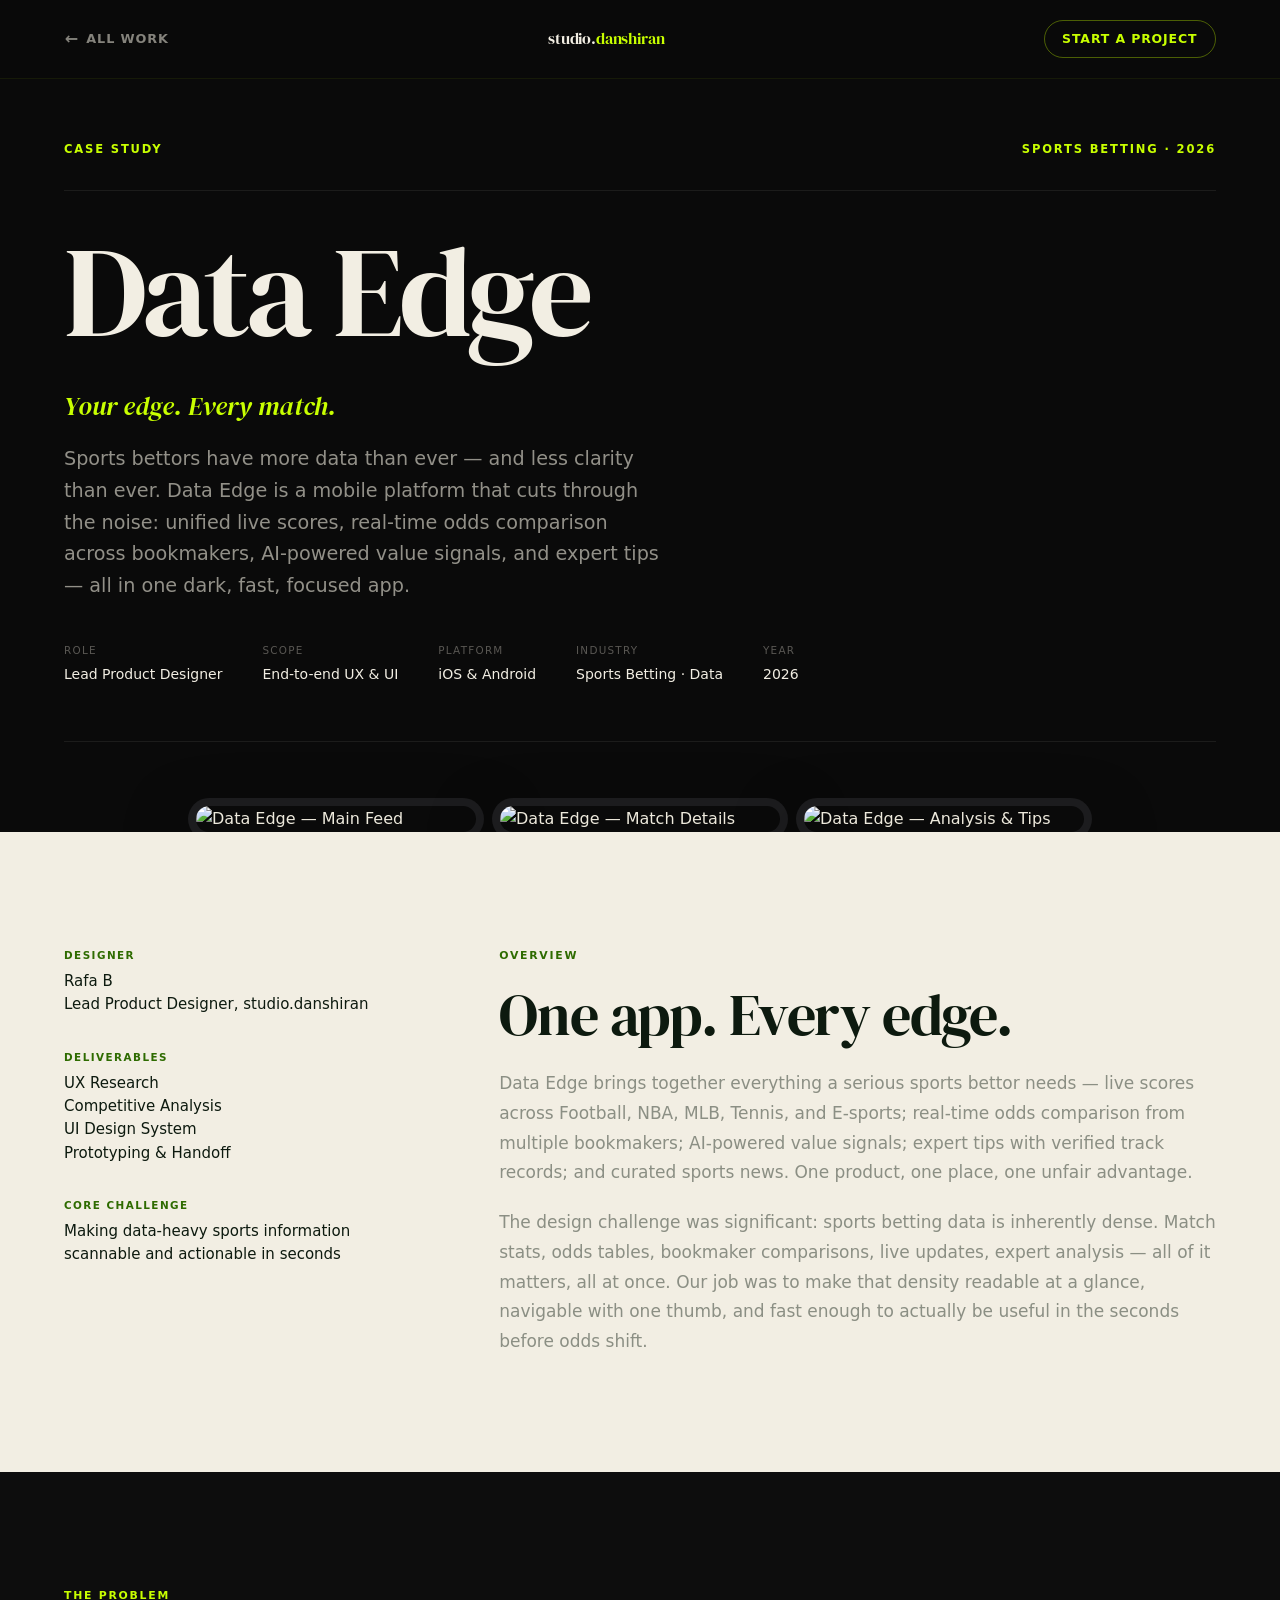
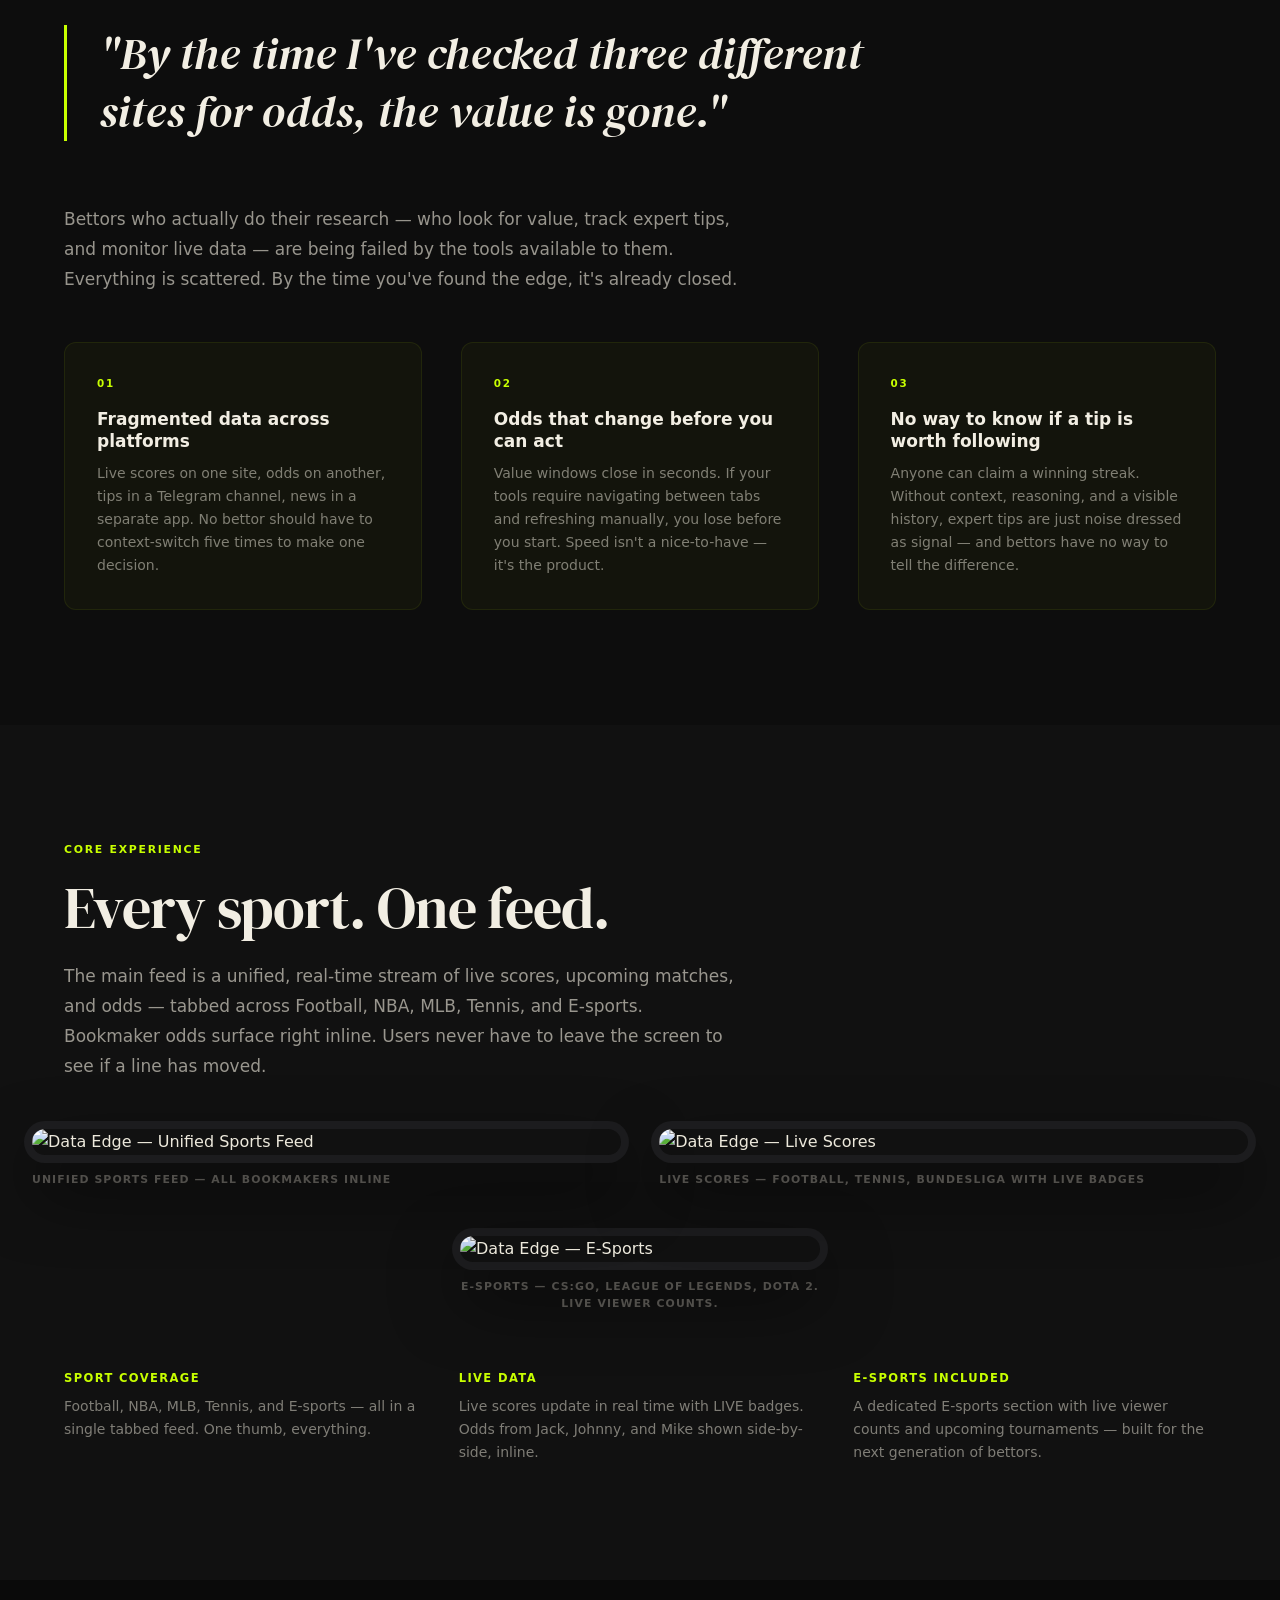
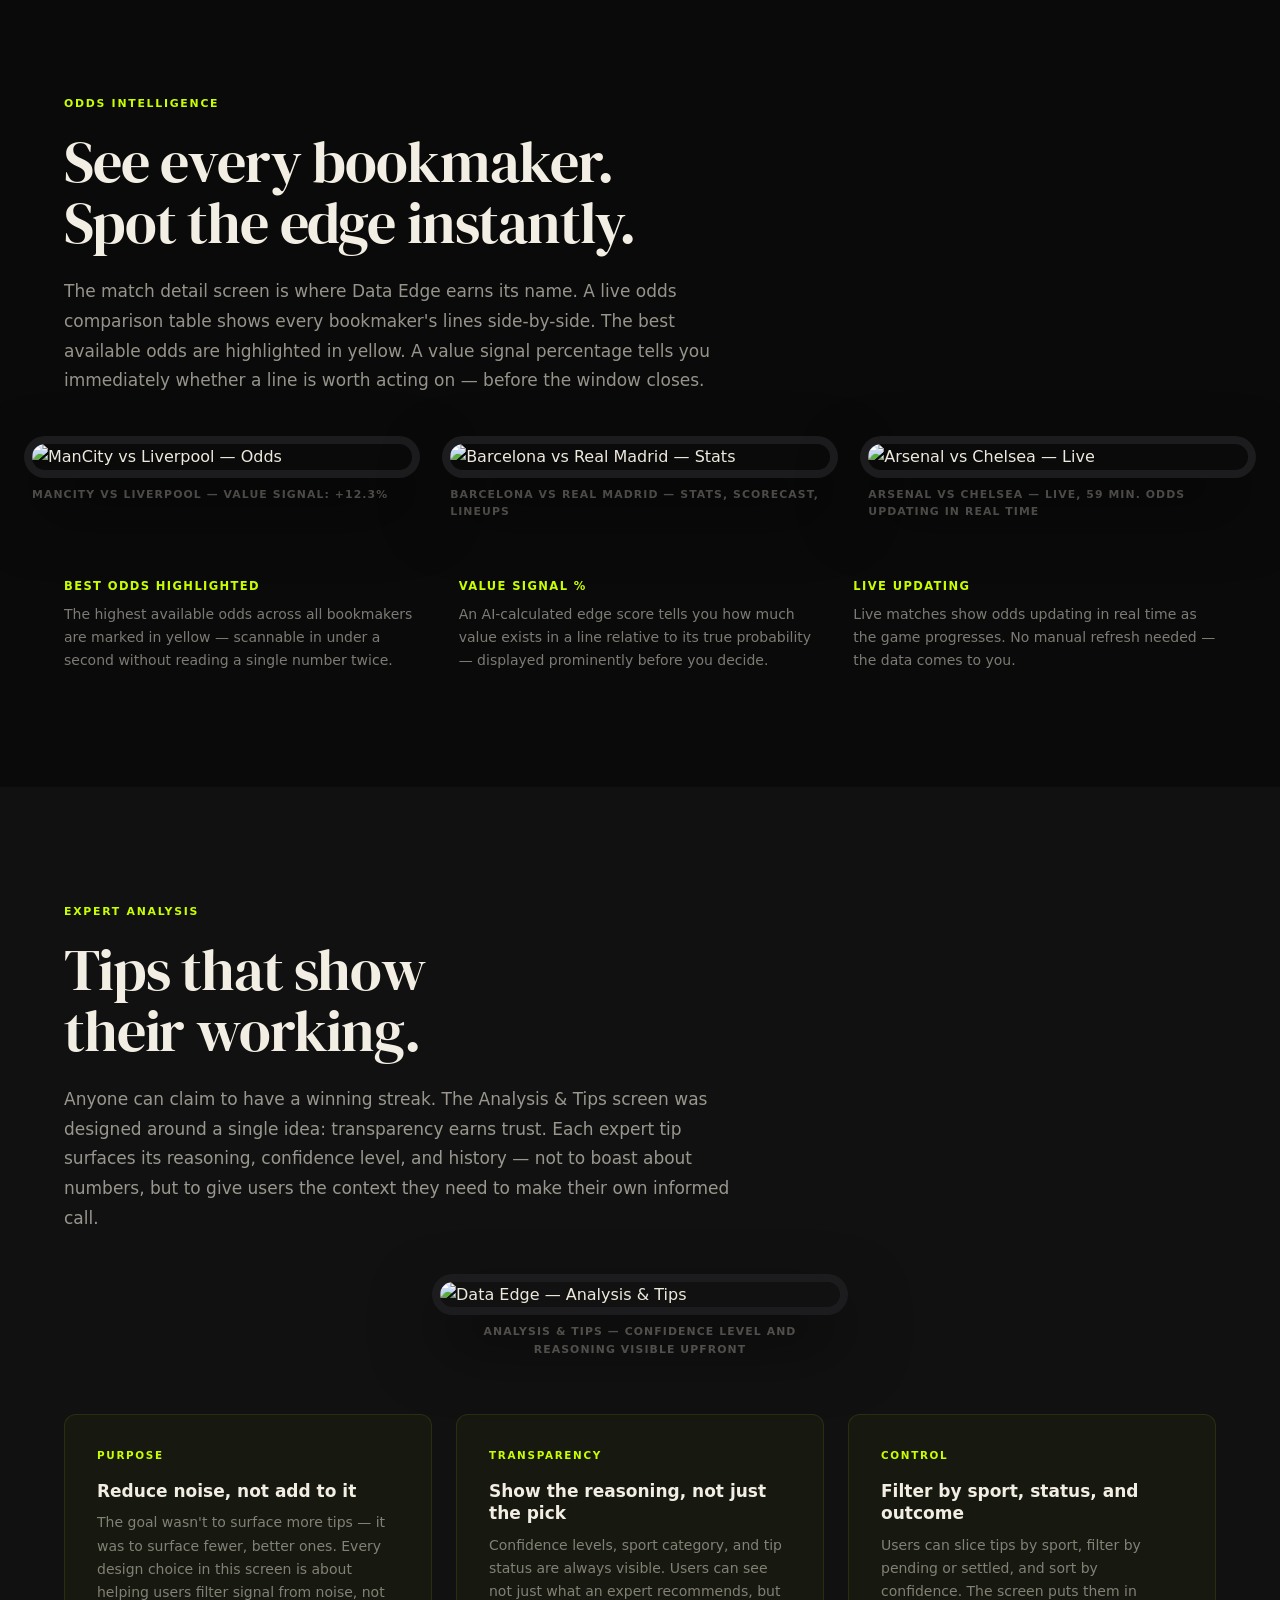
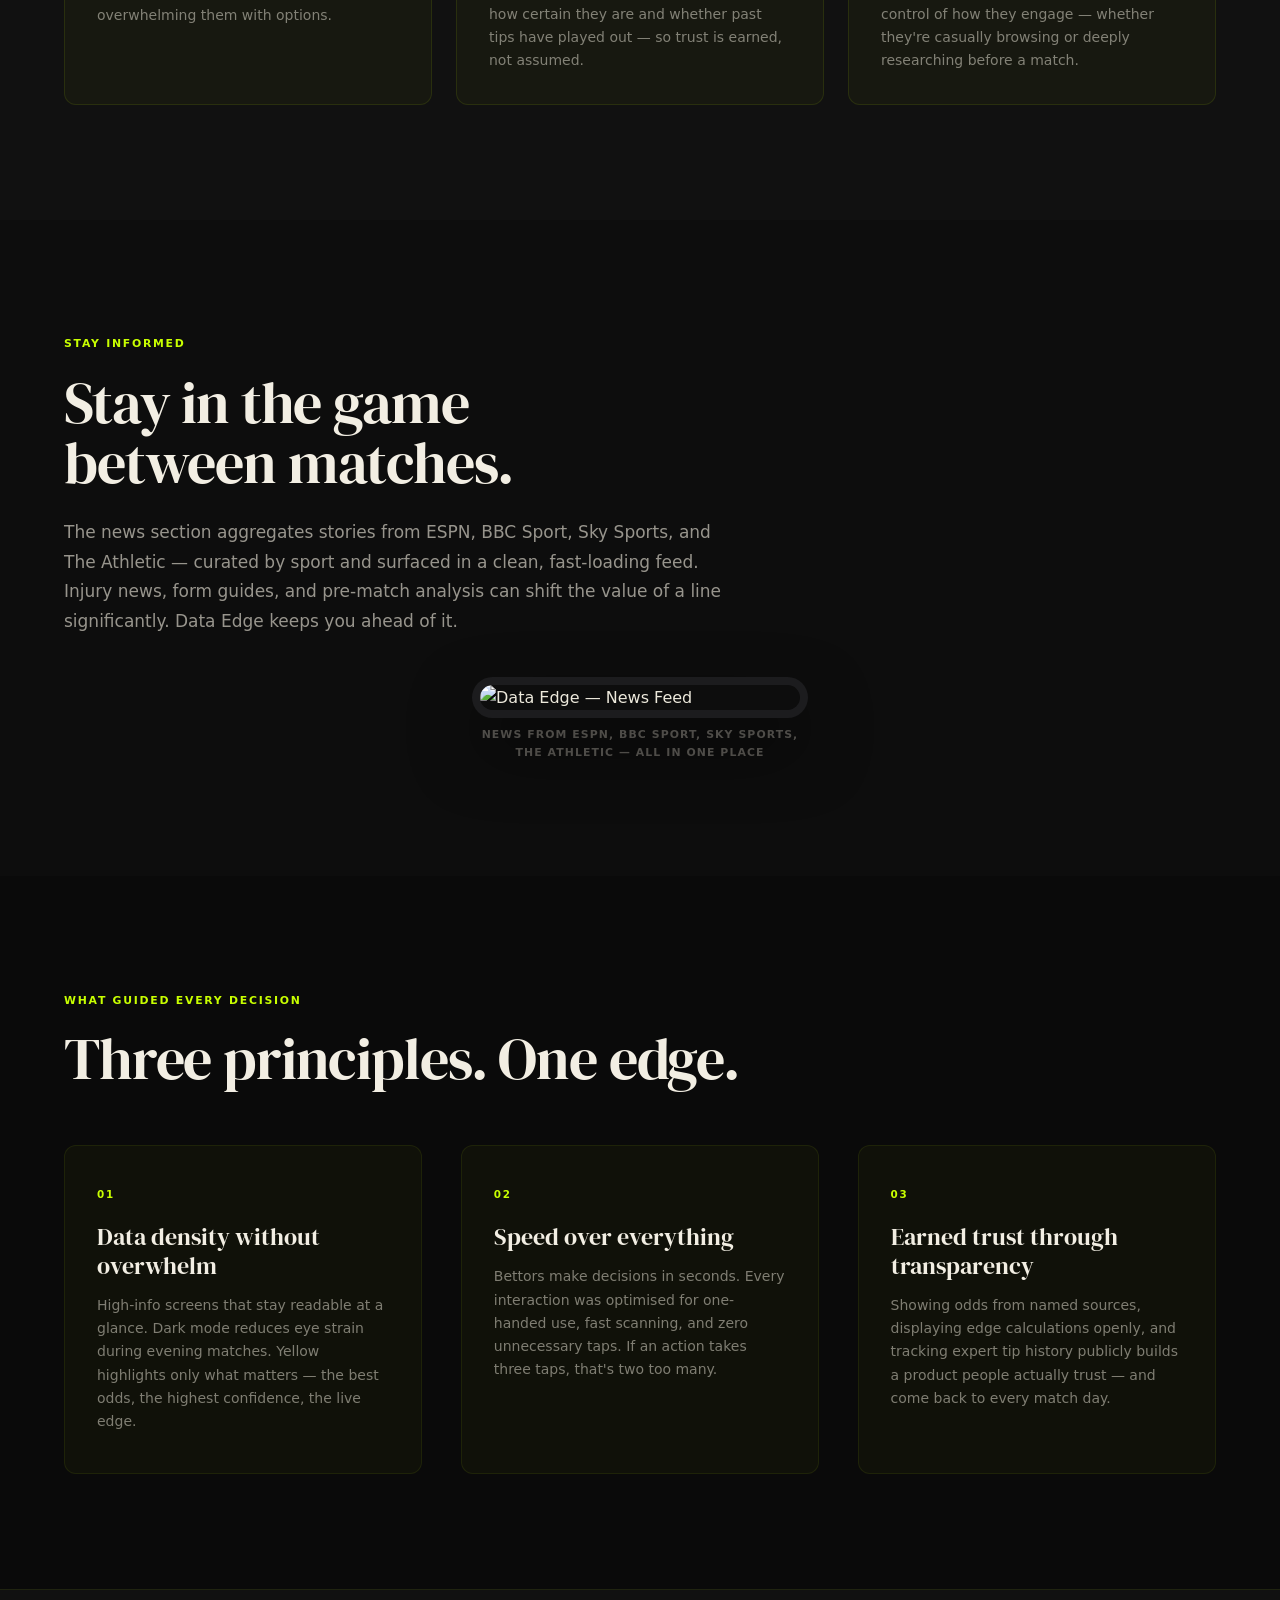
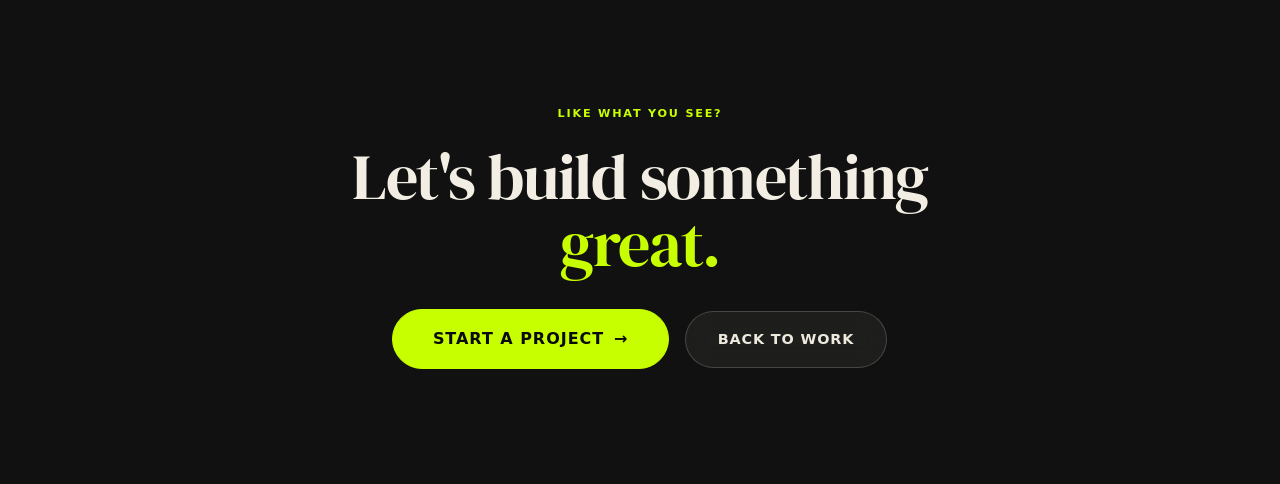
==== commit d76b0204: "Pricing updates, mobile hero improvements, and brand refresh - Switch all prices from USD ($) to ILS" ====
--- a/data-edge.html
+++ b/data-edge.html
@@ -3,7 +3,7 @@
 <head>
   <meta charset="UTF-8" />
   <meta name="viewport" content="width=device-width, initial-scale=1.0" />
-  <title>Data Edge — Case Study · ux.ui.dan</title>
+  <title>Data Edge — Case Study · studio.danshiran</title>
   <link rel="preconnect" href="https://fonts.googleapis.com" />
   <link rel="preconnect" href="https://fonts.gstatic.com" crossorigin />
   <link href="https://fonts.googleapis.com/css2?family=DM+Serif+Display:ital@0;1&family=Inter:wght@300;400;500;600;700&display=swap" rel="stylesheet" />
@@ -449,7 +449,7 @@
     <a href="index.html" class="cs-nav-back">
       <span class="arr">→</span> All work
     </a>
-    <a href="index.html" class="cs-nav-logo">ux.ui.<span class="hl">dan</span></a>
+    <a href="index.html" class="cs-nav-logo">studio.<span class="hl">danshiran</span></a>
     <a href="index.html#contact" class="cs-nav-cta">Start a project</a>
   </nav>
 
@@ -502,13 +502,13 @@
     <!-- 3 phones peeking from bottom of hero -->
     <div class="cs-hero-phones">
       <div class="phone-frame">
-        <img src="images/case-studies/Data Edge/Mobile/Main screen.png" alt="Data Edge — Main Feed" />
+        <img src="images/case-studies/Data Edge/Mobile/Main screen.jpg" alt="Data Edge — Main Feed" />
       </div>
       <div class="phone-frame">
-        <img src="images/case-studies/Data Edge/Mobile/Game screen.png" alt="Data Edge — Match Details" />
+        <img src="images/case-studies/Data Edge/Mobile/Game screen.jpg" alt="Data Edge — Match Details" />
       </div>
       <div class="phone-frame">
-        <img src="images/case-studies/Data Edge/Mobile/Analysis & Tips screen.png" alt="Data Edge — Analysis & Tips" />
+        <img src="images/case-studies/Data Edge/Mobile/Analysis & Tips screen.jpg" alt="Data Edge — Analysis & Tips" />
       </div>
     </div>
   </section>
@@ -524,7 +524,7 @@
         <div class="cs-overview-aside">
           <div class="cs-aside-block">
             <span class="cs-aside-label">Designer</span>
-            <span class="cs-aside-value">Rafa B<br>Lead Product Designer, ux.ui.dan</span>
+            <span class="cs-aside-value">Rafa B<br>Lead Product Designer, studio.danshiran</span>
           </div>
           <div class="cs-aside-block">
             <span class="cs-aside-label">Deliverables</span>
@@ -595,13 +595,13 @@
       <div class="phone-grid-2">
         <div>
           <div class="phone-frame">
-            <img src="images/case-studies/Data Edge/Mobile/Main screen.png" alt="Data Edge — Unified Sports Feed" />
+            <img src="images/case-studies/Data Edge/Mobile/Main screen.jpg" alt="Data Edge — Unified Sports Feed" />
           </div>
           <span class="cs-screen-label cs-screen-label-dk">Unified sports feed — all bookmakers inline</span>
         </div>
         <div>
           <div class="phone-frame">
-            <img src="images/case-studies/Data Edge/Mobile/Live scores.png" alt="Data Edge — Live Scores" />
+            <img src="images/case-studies/Data Edge/Mobile/Live scores.jpg" alt="Data Edge — Live Scores" />
           </div>
           <span class="cs-screen-label cs-screen-label-dk">Live scores — Football, Tennis, Bundesliga with LIVE badges</span>
         </div>
@@ -612,7 +612,7 @@
     <div class="csp-inner-wide" style="margin-top:3rem;">
       <div style="max-width:360px; margin:0 auto;">
         <div class="phone-frame">
-          <img src="images/case-studies/Data Edge/Mobile/E- Sport.png" alt="Data Edge — E-Sports" />
+          <img src="images/case-studies/Data Edge/Mobile/E- Sport.jpg" alt="Data Edge — E-Sports" />
         </div>
         <span class="cs-screen-label cs-screen-label-dk" style="text-align:center;">E-sports — CS:GO, League of Legends, Dota 2. Live viewer counts.</span>
       </div>
@@ -653,19 +653,19 @@
       <div class="phone-grid-3">
         <div>
           <div class="phone-frame">
-            <img src="images/case-studies/Data Edge/Mobile/Game screen.png" alt="ManCity vs Liverpool — Odds" />
+            <img src="images/case-studies/Data Edge/Mobile/Game screen.jpg" alt="ManCity vs Liverpool — Odds" />
           </div>
           <span class="cs-screen-label cs-screen-label-dk">ManCity vs Liverpool — Value signal: +12.3%</span>
         </div>
         <div>
           <div class="phone-frame">
-            <img src="images/case-studies/Data Edge/Mobile/Game screen-1.png" alt="Barcelona vs Real Madrid — Stats" />
+            <img src="images/case-studies/Data Edge/Mobile/Game screen-1.jpg" alt="Barcelona vs Real Madrid — Stats" />
           </div>
           <span class="cs-screen-label cs-screen-label-dk">Barcelona vs Real Madrid — Stats, Scorecast, Lineups</span>
         </div>
         <div>
           <div class="phone-frame">
-            <img src="images/case-studies/Data Edge/Mobile/Game screen-2.png" alt="Arsenal vs Chelsea — Live" />
+            <img src="images/case-studies/Data Edge/Mobile/Game screen-2.jpg" alt="Arsenal vs Chelsea — Live" />
           </div>
           <span class="cs-screen-label cs-screen-label-dk">Arsenal vs Chelsea — LIVE, 59 min. Odds updating in real time</span>
         </div>
@@ -706,7 +706,7 @@
     <div class="csp-inner-wide" style="margin-top:3rem;">
       <div style="max-width:400px; margin:0 auto;">
         <div class="phone-frame">
-          <img src="images/case-studies/Data Edge/Mobile/Analysis & Tips screen.png" alt="Data Edge — Analysis & Tips" />
+          <img src="images/case-studies/Data Edge/Mobile/Analysis & Tips screen.jpg" alt="Data Edge — Analysis & Tips" />
         </div>
         <span class="cs-screen-label cs-screen-label-dk" style="text-align:center;">Analysis & Tips — confidence level and reasoning visible upfront</span>
       </div>
@@ -748,7 +748,7 @@
     <!-- News screen centered -->
     <div class="phone-center">
       <div class="phone-frame">
-        <img src="images/case-studies/Data Edge/Mobile/News screen.png" alt="Data Edge — News Feed" />
+        <img src="images/case-studies/Data Edge/Mobile/News screen.jpg" alt="Data Edge — News Feed" />
       </div>
       <span class="cs-screen-label cs-screen-label-dk" style="text-align:center;">News from ESPN, BBC Sport, Sky Sports, The Athletic — all in one place</span>
     </div>
--- a/css/styles.css
+++ b/css/styles.css
@@ -202,13 +202,17 @@
 .nav-mobile {
   display: none;
   flex-direction: column;
-  background: var(--dark-3);
-  border-top: 1px solid rgba(237,233,220,0.07);
+  background: transparent;
+  border-top: 1px solid transparent;
   max-height: 0;
   overflow: hidden;
-  transition: max-height 0.4s var(--ease);
-}
-.nav-mobile.open { max-height: 360px; }
+  transition: max-height 0.4s var(--ease), background 0.4s var(--ease), border-color 0.4s var(--ease);
+}
+.nav-mobile.open {
+  max-height: 360px;
+  background: var(--dark-3);
+  border-top-color: rgba(237,233,220,0.07);
+}
 .nav-mobile a {
   padding: 1rem var(--pad);
   font-size: 1rem;
@@ -932,6 +936,7 @@
 .logos-headline {
   text-align: center;
   margin-bottom: clamp(1.5rem, 3vw, 2.5rem);
+  padding: 0 1.5rem;
 }
 .logos-headline p {
   font-size: 0.8125rem;
@@ -964,18 +969,37 @@
   align-items: center;
   white-space: nowrap;
   gap: 0;
-  animation: logoScroll 30s linear infinite;
+  animation: logoScroll 18s linear infinite;
 }
 
 .logo-item {
   flex-shrink: 0;
   padding: 0 clamp(1.5rem, 3vw, 2.75rem);
   color: rgba(237,233,220,0.35);
-  transition: color 0.3s ease;
+  transition: color 0.3s ease, opacity 0.3s ease;
   cursor: default;
   border-right: 1px solid rgba(237,233,220,0.08);
-}
-.logo-item:hover { color: rgba(237,233,220,0.75); }
+  display: flex;
+  align-items: center;
+}
+.logo-item:hover { color: rgba(237,233,220,0.75); opacity: 1; }
+
+.logo-item img {
+  display: block;
+  height: 20px;
+  width: auto;
+  max-width: 100px;
+  object-fit: contain;
+  filter: brightness(0) invert(1);
+  opacity: 0.4;
+  transition: opacity 0.3s ease;
+}
+.logo-item:hover img { opacity: 0.85; }
+
+/* Per-logo overrides to equalise visual weight */
+.logo-item.logo-wide img  { max-width: 110px; height: 18px; }
+.logo-item.logo-tall img  { height: 20px; max-width: 80px; }
+.logo-item.logo-xl img    { height: 30px; max-width: 130px; }
 
 /* Logo style variants — simulate brand diversity */
 .logo-sans-bold {
@@ -1565,6 +1589,7 @@
 .price-card.featured .price-amount { color: var(--lime); }
 .price-line { display: flex; align-items: flex-end; gap: 0.5rem; margin-bottom: 2rem; }
 .price-period { font-size: 0.75rem; color: var(--m-lt); padding-bottom: 0.35em; }
+.currency { font-size: 0.75rem; font-weight: 700; vertical-align: baseline; margin-right: 0.1em; }
 .price-card.featured .price-period { color: var(--m-dk); }
 
 .price-features { display: flex; flex-direction: column; gap: 0.75rem; flex: 1; margin-bottom: 2rem; }
@@ -1615,7 +1640,7 @@
   align-items: start;
 }
 
-.contact-desc { font-size: 0.9375rem; color: var(--m-dk); line-height: 1.75; margin-bottom: 2rem; }
+.contact-desc { font-size: 0.9375rem; color: var(--m-dk); line-height: 1.75; margin-top: 2rem; margin-bottom: 2rem; }
 
 .contact-email-link {
   font-family: var(--f-disp);
@@ -1677,6 +1702,39 @@
 .fi:focus { border-color: var(--lime); box-shadow: 0 0 0 3px rgba(200,255,87,0.07); }
 textarea.fi { min-height: 130px; resize: vertical; }
 .fr { display: grid; grid-template-columns: 1fr 1fr; gap: 1rem; }
+
+/* Form validation */
+.fi.is-invalid {
+  border-color: #ff5a5a;
+  box-shadow: 0 0 0 3px rgba(255,90,90,0.08);
+}
+.field-error {
+  display: flex;
+  align-items: center;
+  gap: 0.35rem;
+  font-size: 0.72rem;
+  color: #ff6b6b;
+  margin-top: 0.45rem;
+  letter-spacing: 0.01em;
+  min-height: 1.1em;
+  opacity: 0;
+  transform: translateY(-4px);
+  transition: opacity 0.2s ease, transform 0.2s ease;
+}
+.field-error.is-visible {
+  opacity: 1;
+  transform: translateY(0);
+}
+.field-error::before {
+  content: '';
+  display: inline-block;
+  width: 14px;
+  height: 14px;
+  flex-shrink: 0;
+  background-image: url("data:image/svg+xml,%3Csvg xmlns='http://www.w3.org/2000/svg' viewBox='0 0 16 16' fill='none'%3E%3Ccircle cx='8' cy='8' r='7' stroke='%23ff6b6b' stroke-width='1.5'/%3E%3Cpath d='M8 4.5v4' stroke='%23ff6b6b' stroke-width='1.5' stroke-linecap='round'/%3E%3Ccircle cx='8' cy='11' r='0.75' fill='%23ff6b6b'/%3E%3C/svg%3E");
+  background-size: contain;
+  background-repeat: no-repeat;
+}
 
 .form-btn { width: 100%; justify-content: center; margin-top: 0.5rem; }
 .form-btn:disabled { opacity: 0.6; cursor: not-allowed; transform: none !important; }
@@ -1881,20 +1939,119 @@
 }
 
 @media (max-width: 767px) {
-  .cs-card { grid-template-columns: 1fr; min-height: auto; }
-  .cs-visual { height: 280px; }
+  /* ---- Hero mobile fix ---- */
+  #hero {
+    height: auto;
+    min-height: 85svh;
+    padding: 0 0 3rem;
+    align-items: flex-end;   /* text sits at the bottom */
+  }
+
+  #hero > .wrap {
+    display: flex;
+    align-items: flex-end;
+    width: 100%;
+  }
+
+  .hero-left {
+    max-width: 100%;
+    gap: 1.25rem;
+    position: relative;
+    z-index: 4;
+  }
+
+  /* Hide eyebrow on mobile */
+  .hero-eyebrow { display: none; }
+
+  /* Show only mobile-screen columns on mobile */
+  .sc-desktop { display: none !important; }
+  .sc-mobile { flex: 1 !important; }
+
+  /* Slow down animations slightly for seamless look on smaller screens */
+  .sc-up-slow  { animation-duration: 55s; }
+  .sc-up-med   { animation-duration: 42s; }
+  .sc-down-slow { animation-duration: 60s; }
+  .sc-down-med  { animation-duration: 45s; }
+
+  /* Flip gradient: dark at bottom (text area) → transparent at top (screens) */
+  .screens-overlay {
+    background:
+      linear-gradient(to top,
+        rgba(19,31,20,1.00)  0%,
+        rgba(19,31,20,0.97) 28%,
+        rgba(19,31,20,0.60) 52%,
+        rgba(19,31,20,0.15) 72%,
+        rgba(19,31,20,0.00) 100%
+      );
+  }
+
+  /* Screens brighter since they're now the hero visual */
+  .screens-stage { opacity: 0.70; }
+
+  /* Remove gaps between images — prevents dark lines on mobile */
+  .screens-cols { gap: 2px; }
+  .sc-track { gap: 2px; }
+  .sc-img { border-radius: 4px; }
+
+  /* Speed up logo carousel on mobile */
+  .logos-inner { animation-duration: 6s; }
+
+  /* ---- Everything else ---- */
+  .cs-card {
+    grid-template-columns: 1fr;
+    grid-template-rows: 260px auto;
+    min-height: auto;
+    background: rgba(30,44,31,0.95);
+    border: 1px solid rgba(237,233,220,0.1);
+    box-shadow: 0 8px 40px rgba(0,0,0,0.4);
+    border-radius: 20px;
+  }
+  /* Image on top */
+  .cs-visual {
+    order: -1;
+    height: 260px;
+    border-radius: 0;
+    border-bottom: 1px solid rgba(237,233,220,0.07);
+  }
+  .cs-info { padding: 1.75rem; }
   .cs-screen-main { width: 80%; top: 5%; left: 5%; }
-  .cs-screen-2 { width: 65%; bottom: 3%; right: 3%; }
+  .cs-screen-2 { width: 62%; bottom: 4%; right: 3%; }
+  .cs-title { font-size: 2.5rem; margin-bottom: 1rem; }
+  .cs-desc { font-size: 0.875rem; margin-bottom: 1.5rem; }
+  .cs-tags { margin-bottom: 1.5rem; }
   .ig-grid { grid-template-columns: repeat(3, 1fr); }
   .studio-pillars { grid-template-columns: 1fr; }
+  .pillar-cell { border-right: none; border-bottom: 1px solid rgba(13,26,15,0.08); }
+  .pillar-cell:last-child { border-bottom: none; }
   .fr { grid-template-columns: 1fr; }
   .form-box { padding: 1.5rem; }
   .hero-foot { flex-direction: column; align-items: flex-start; gap: 2rem; }
   .hero-scroll { display: none; }
   .section-top { flex-direction: column; align-items: flex-start; }
   .process-grid { grid-template-columns: 1fr; }
-  .process-item { border-right: none; border-bottom: 1px solid rgba(237,233,220,0.07); }
+  .process-item {
+    border-right: none;
+    border-bottom: 1px solid rgba(237,233,220,0.07);
+    transition: background 0.4s ease;
+  }
   .process-item:last-child { border-bottom: none; }
+
+  /* Scroll-highlight effect — mobile only */
+  .process-n {
+    transition: color 0.4s ease, opacity 0.4s ease, transform 0.4s ease;
+  }
+  .process-item.is-active {
+    background: rgba(200,255,87,0.04);
+  }
+  .process-item.is-active .process-n {
+    color: var(--lime);
+    opacity: 1;
+    transform: scale(1.08);
+    transform-origin: left center;
+  }
+  .process-item.is-active .process-title {
+    color: var(--cream);
+  }
   .modal-meta-row { grid-template-columns: 1fr; }
   .footer-bottom { flex-direction: column; align-items: flex-start; gap: 1.5rem; }
   .f-nav { gap: 1rem; }
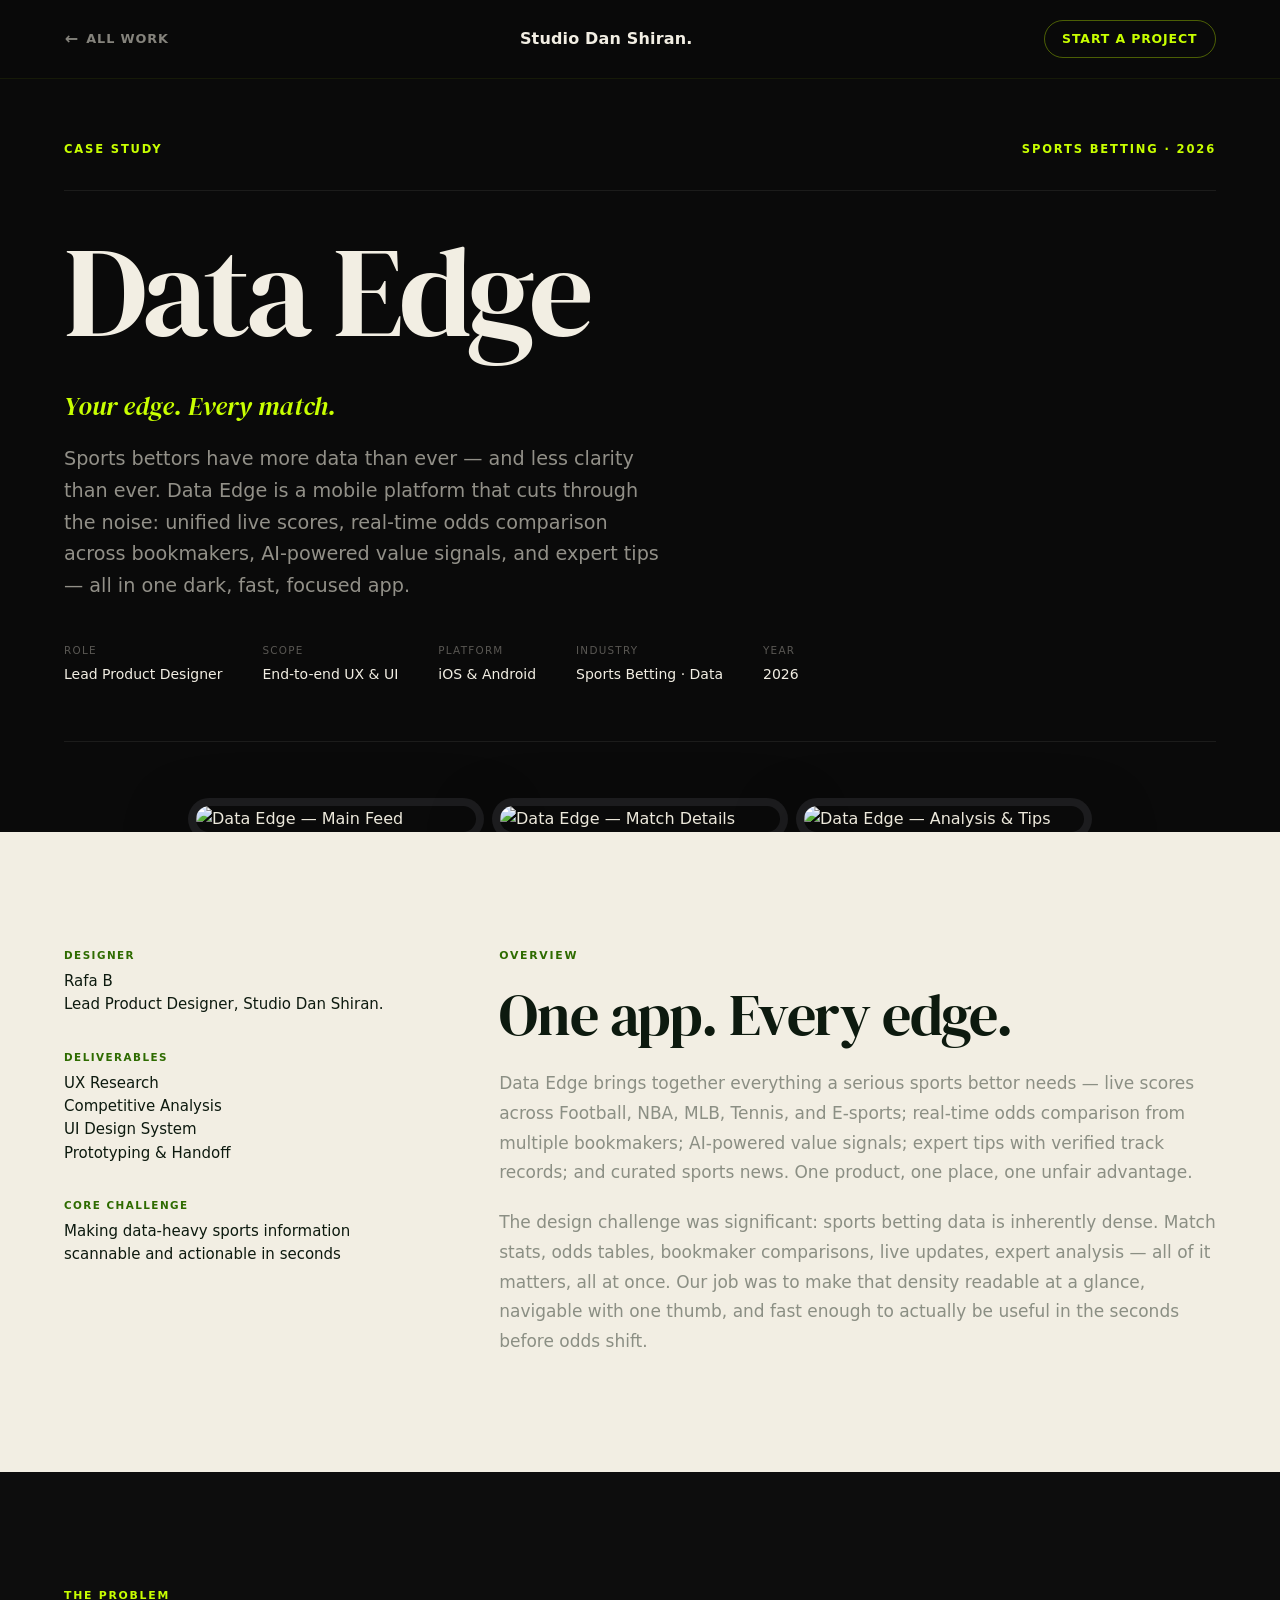
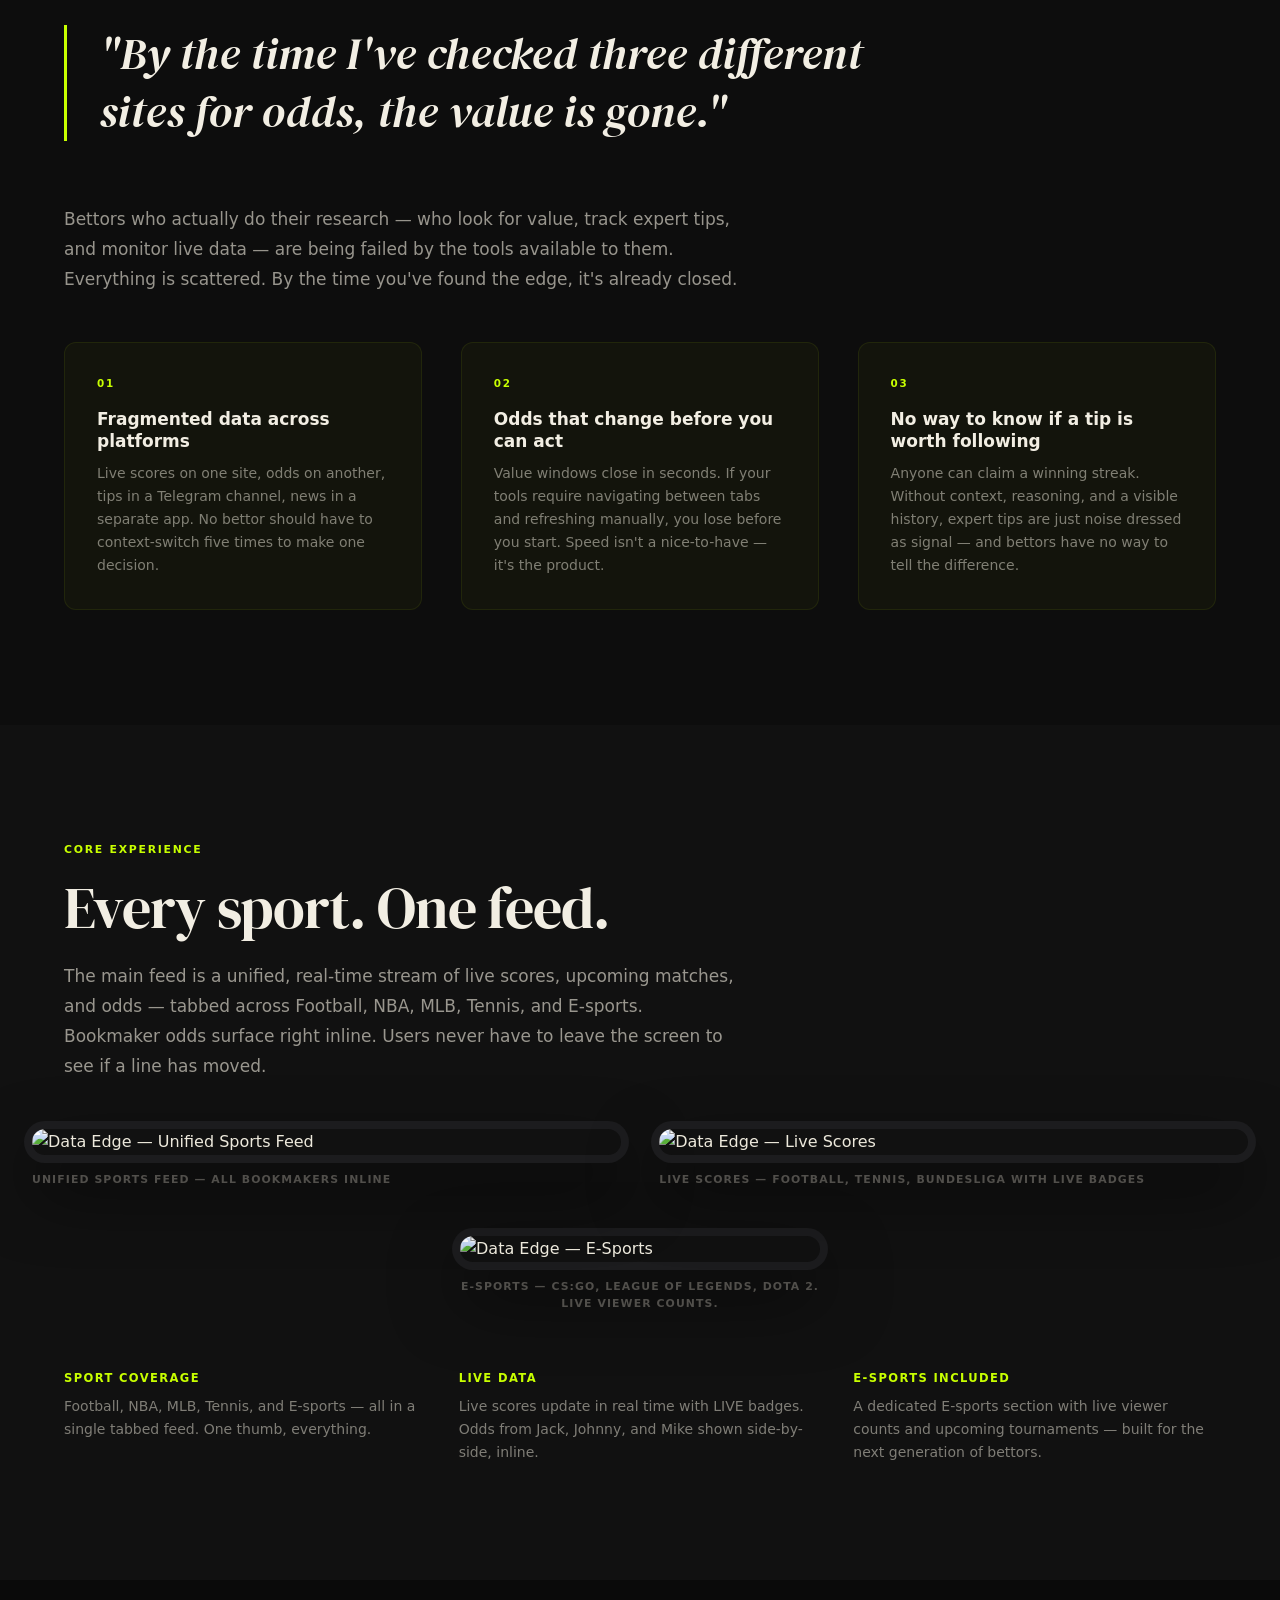
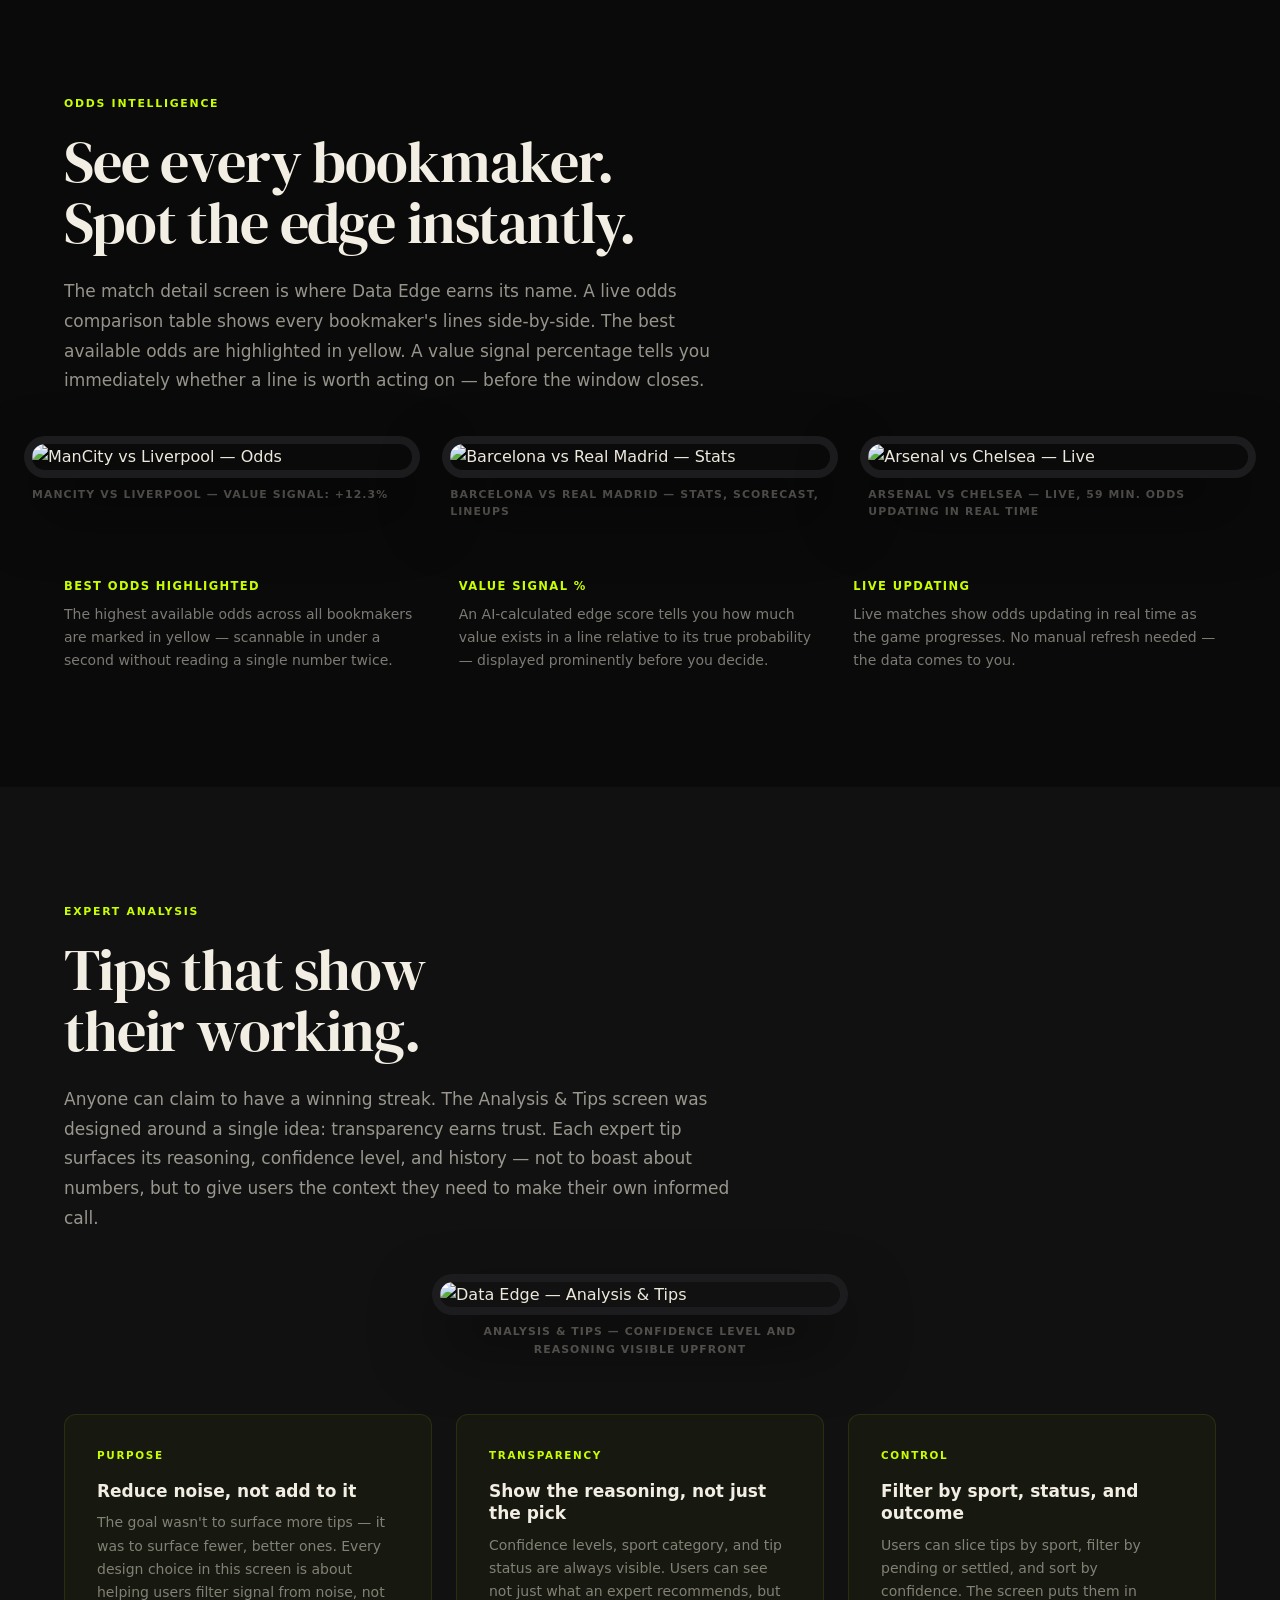
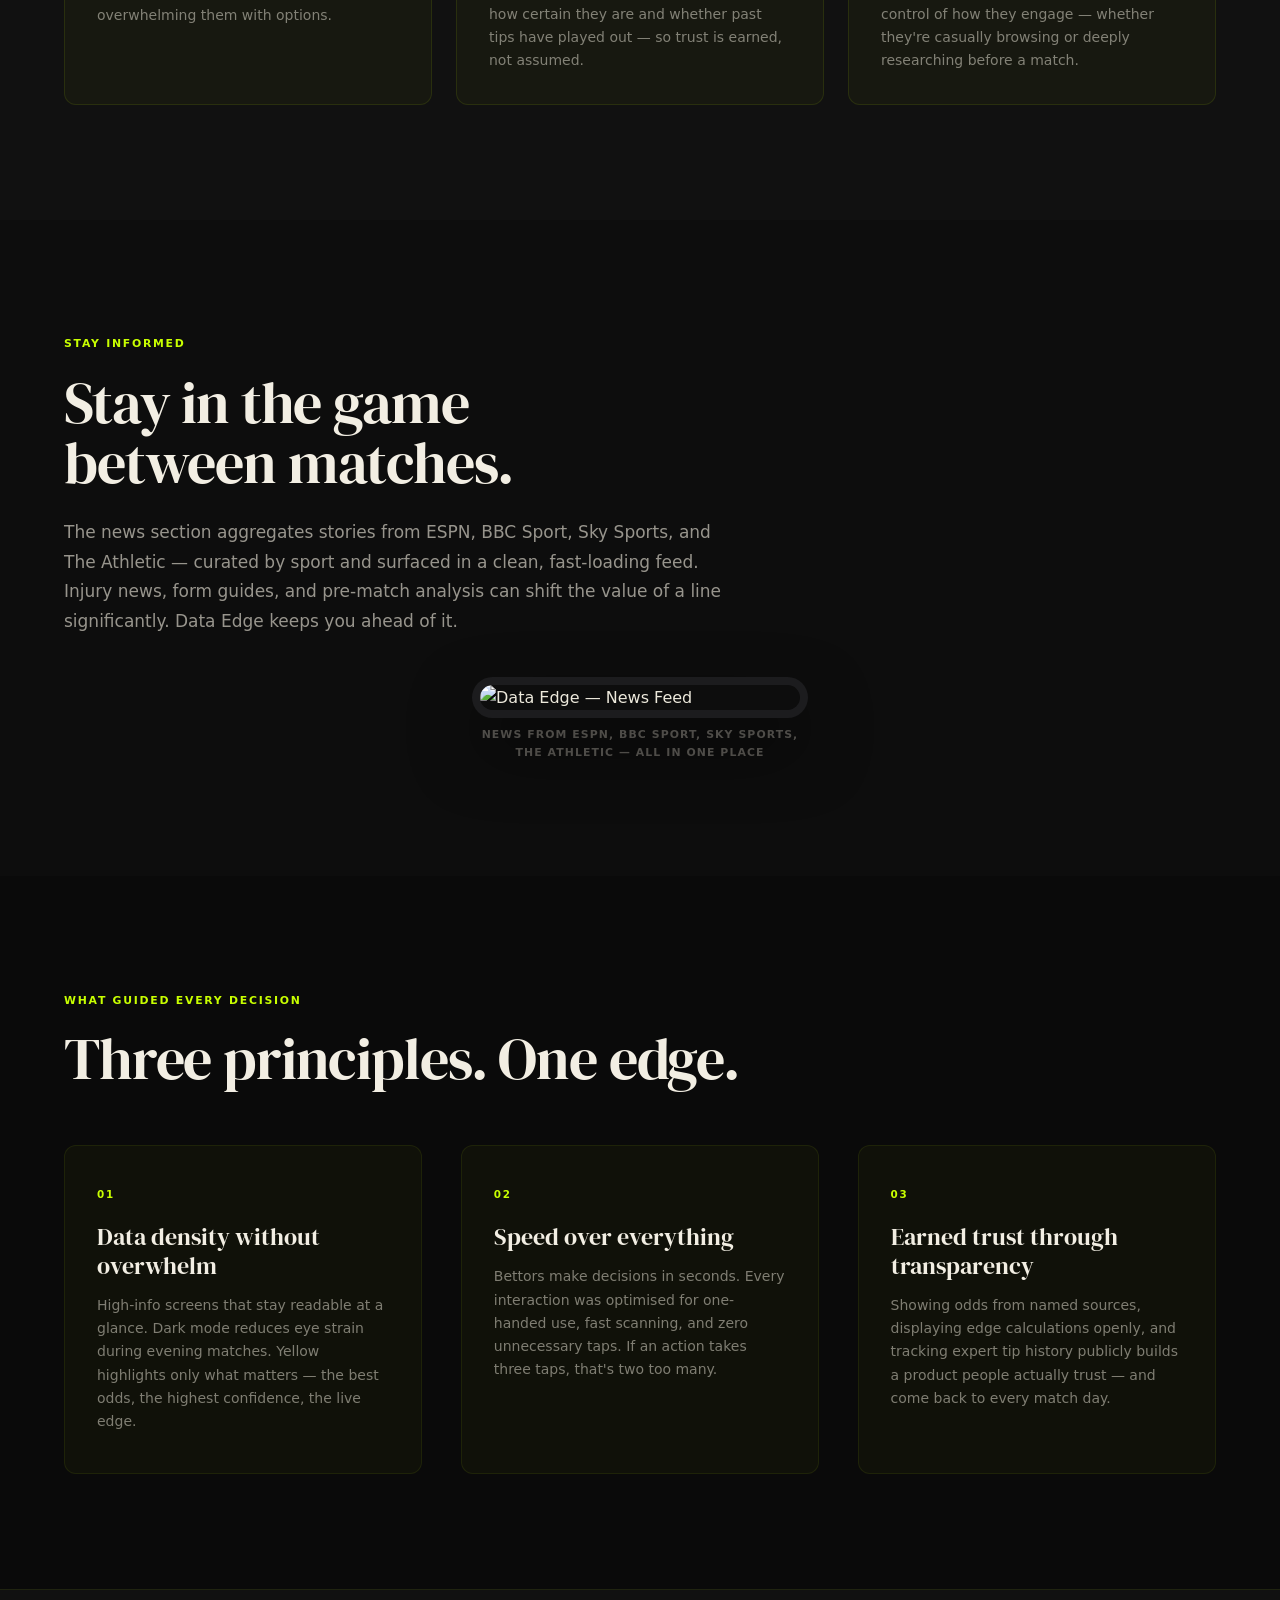
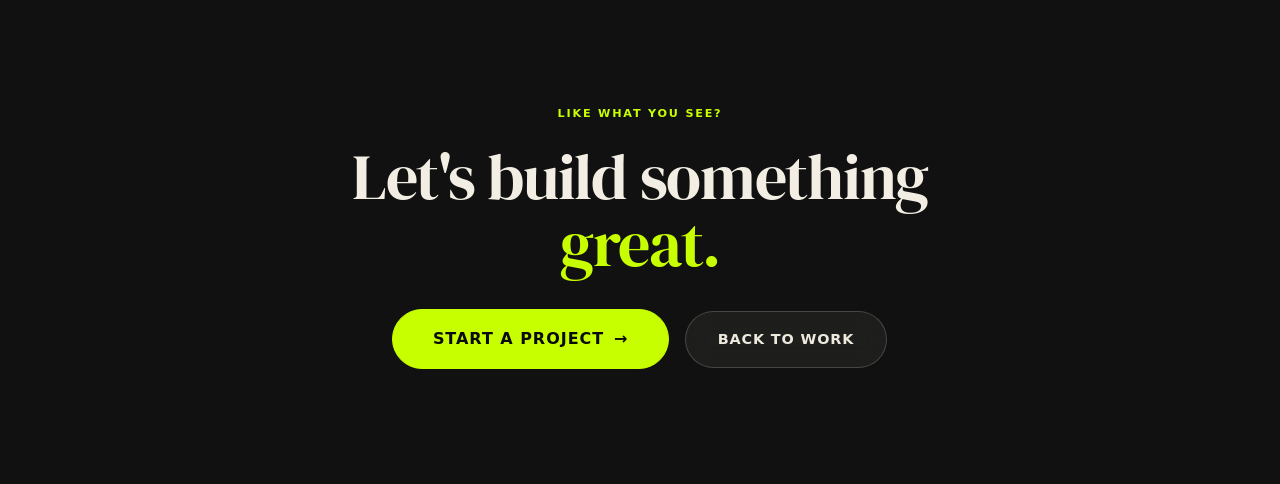
==== commit 60177274: "Rebrand logo to Studio Dan Shiran. across all pages - Update nav logo text from studio.danshiran to " ====
--- a/data-edge.html
+++ b/data-edge.html
@@ -3,7 +3,7 @@
 <head>
   <meta charset="UTF-8" />
   <meta name="viewport" content="width=device-width, initial-scale=1.0" />
-  <title>Data Edge — Case Study · studio.danshiran</title>
+  <title>Data Edge — Case Study · Studio Dan Shiran.</title>
   <link rel="preconnect" href="https://fonts.googleapis.com" />
   <link rel="preconnect" href="https://fonts.gstatic.com" crossorigin />
   <link href="https://fonts.googleapis.com/css2?family=DM+Serif+Display:ital@0;1&family=Inter:wght@300;400;500;600;700&display=swap" rel="stylesheet" />
@@ -48,12 +48,12 @@
     .cs-nav-back:hover { color: var(--cream); gap: 0.75rem; }
     .cs-nav-back .arr { font-size: 1rem; transform: scaleX(-1); display: inline-block; }
     .cs-nav-logo {
-      font-family: var(--f-disp);
+      font-family: var(--f-body);
       font-size: 1rem;
+      font-weight: 700;
       color: var(--cream);
-      letter-spacing: -0.01em;
-    }
-    .cs-nav-logo .hl { color: var(--edge); }
+      letter-spacing: 0.01em;
+    }
     .cs-nav-cta {
       font-size: 0.78rem;
       font-weight: 600;
@@ -449,7 +449,7 @@
     <a href="index.html" class="cs-nav-back">
       <span class="arr">→</span> All work
     </a>
-    <a href="index.html" class="cs-nav-logo">studio.<span class="hl">danshiran</span></a>
+    <a href="index.html" class="cs-nav-logo">Studio Dan Shiran.</a>
     <a href="index.html#contact" class="cs-nav-cta">Start a project</a>
   </nav>
 
@@ -524,7 +524,7 @@
         <div class="cs-overview-aside">
           <div class="cs-aside-block">
             <span class="cs-aside-label">Designer</span>
-            <span class="cs-aside-value">Rafa B<br>Lead Product Designer, studio.danshiran</span>
+            <span class="cs-aside-value">Rafa B<br>Lead Product Designer, Studio Dan Shiran.</span>
           </div>
           <div class="cs-aside-block">
             <span class="cs-aside-label">Deliverables</span>
--- a/css/styles.css
+++ b/css/styles.css
@@ -148,7 +148,6 @@
   font-size: 1.125rem;
   font-weight: 700;
   letter-spacing: 0.01em;
-  text-transform: lowercase;
   color: var(--t-dk);
   line-height: 1;
 }
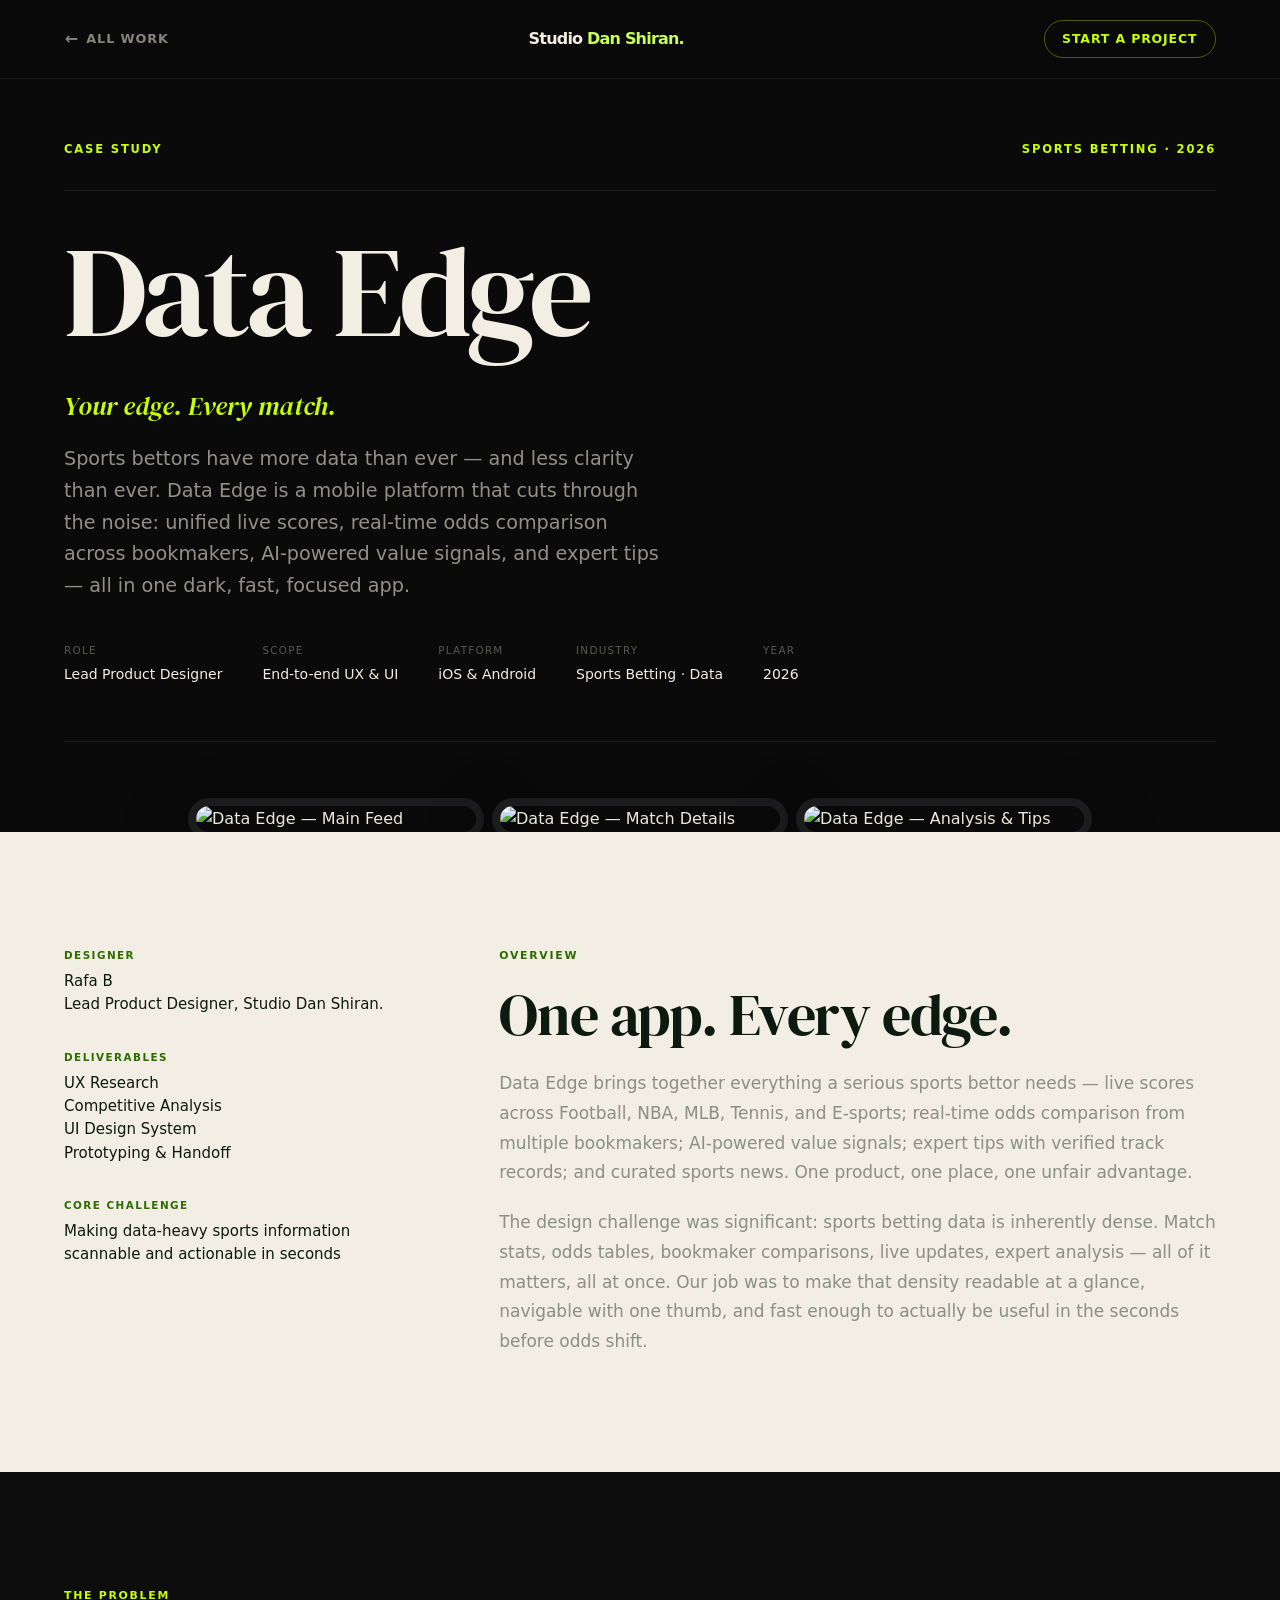
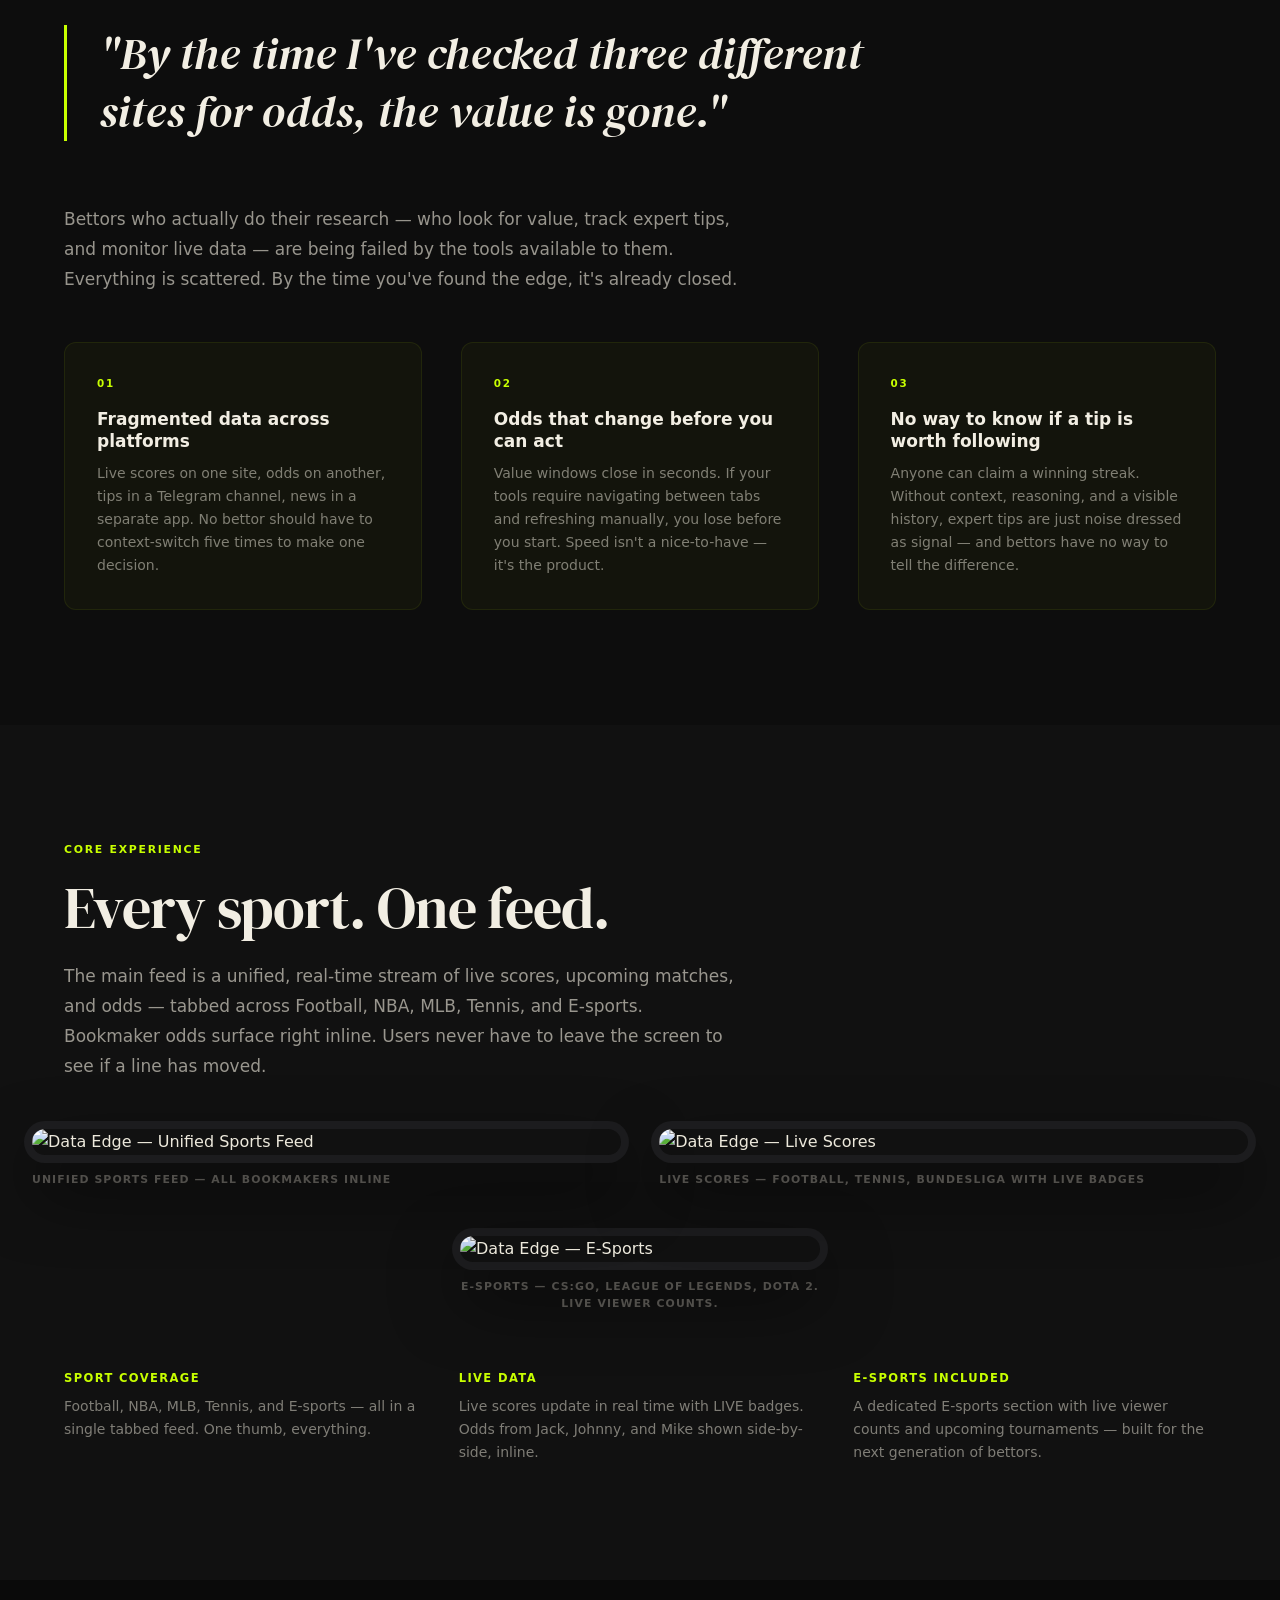
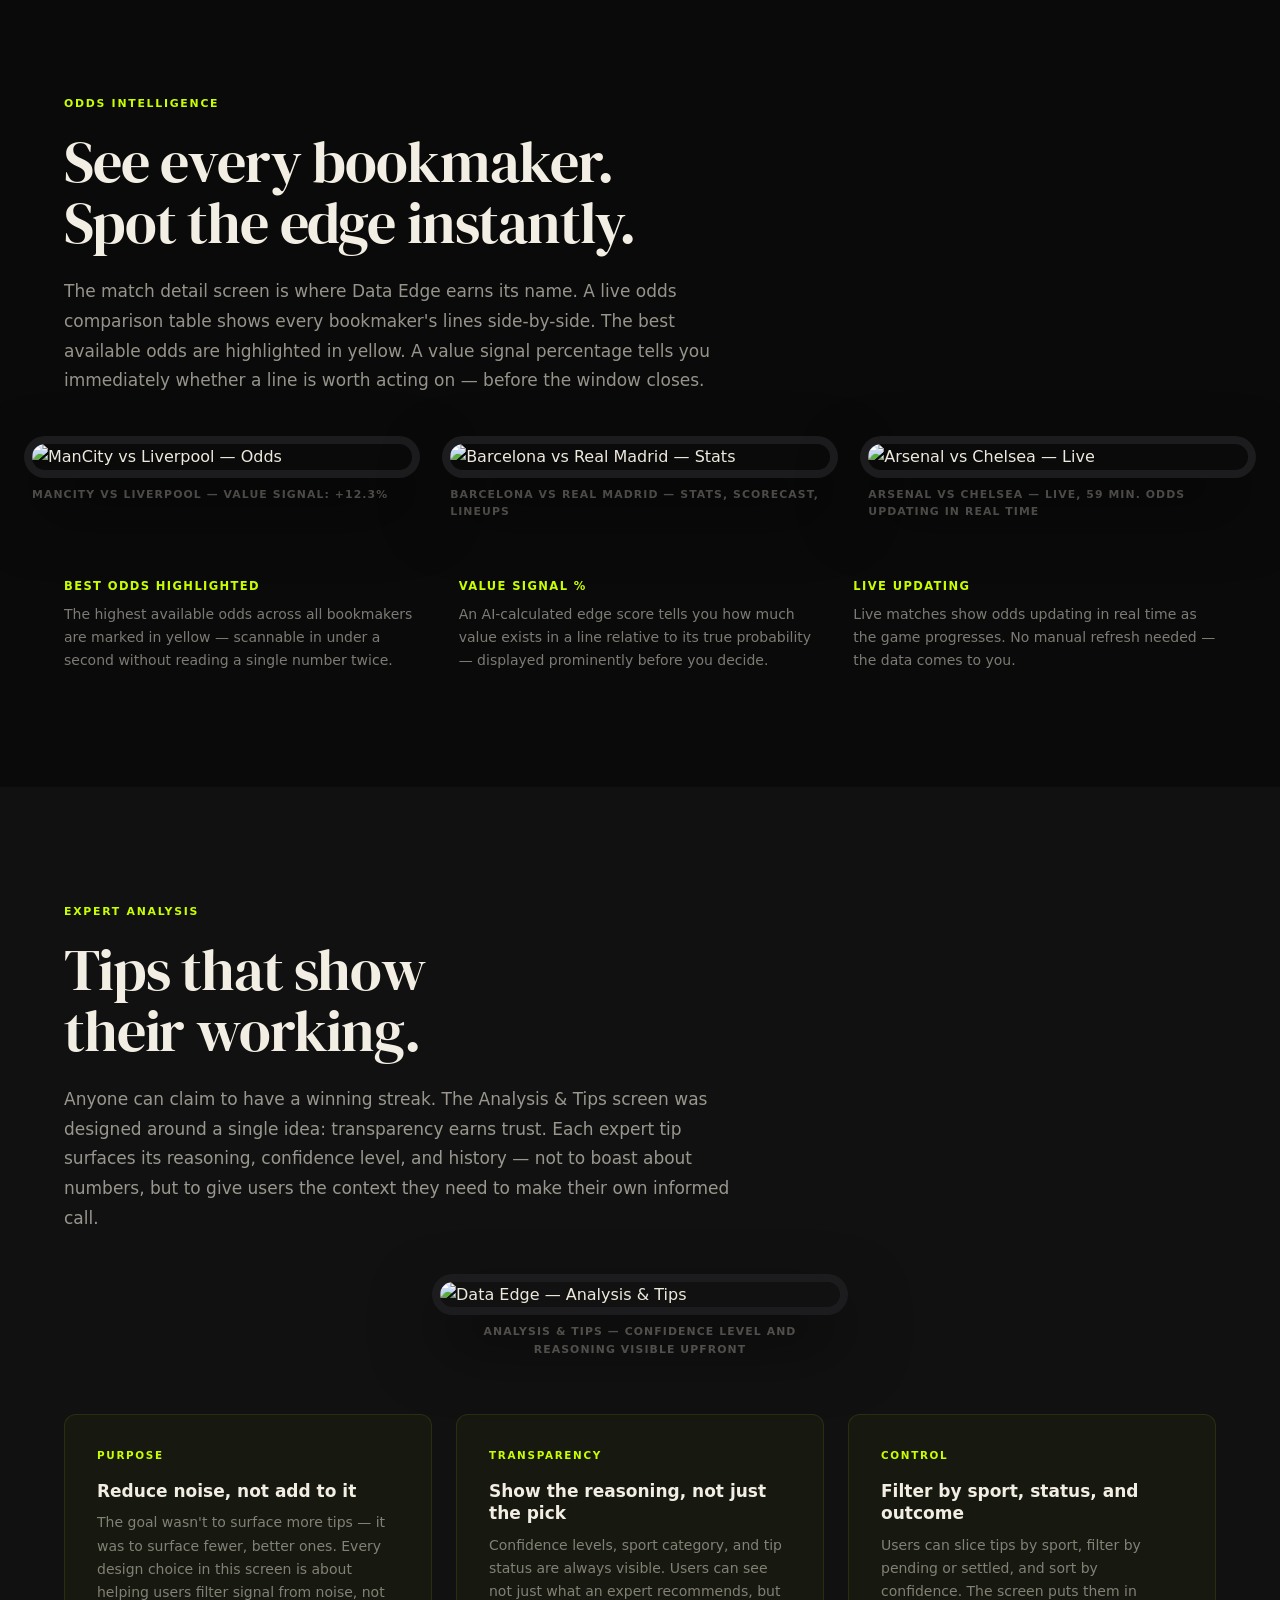
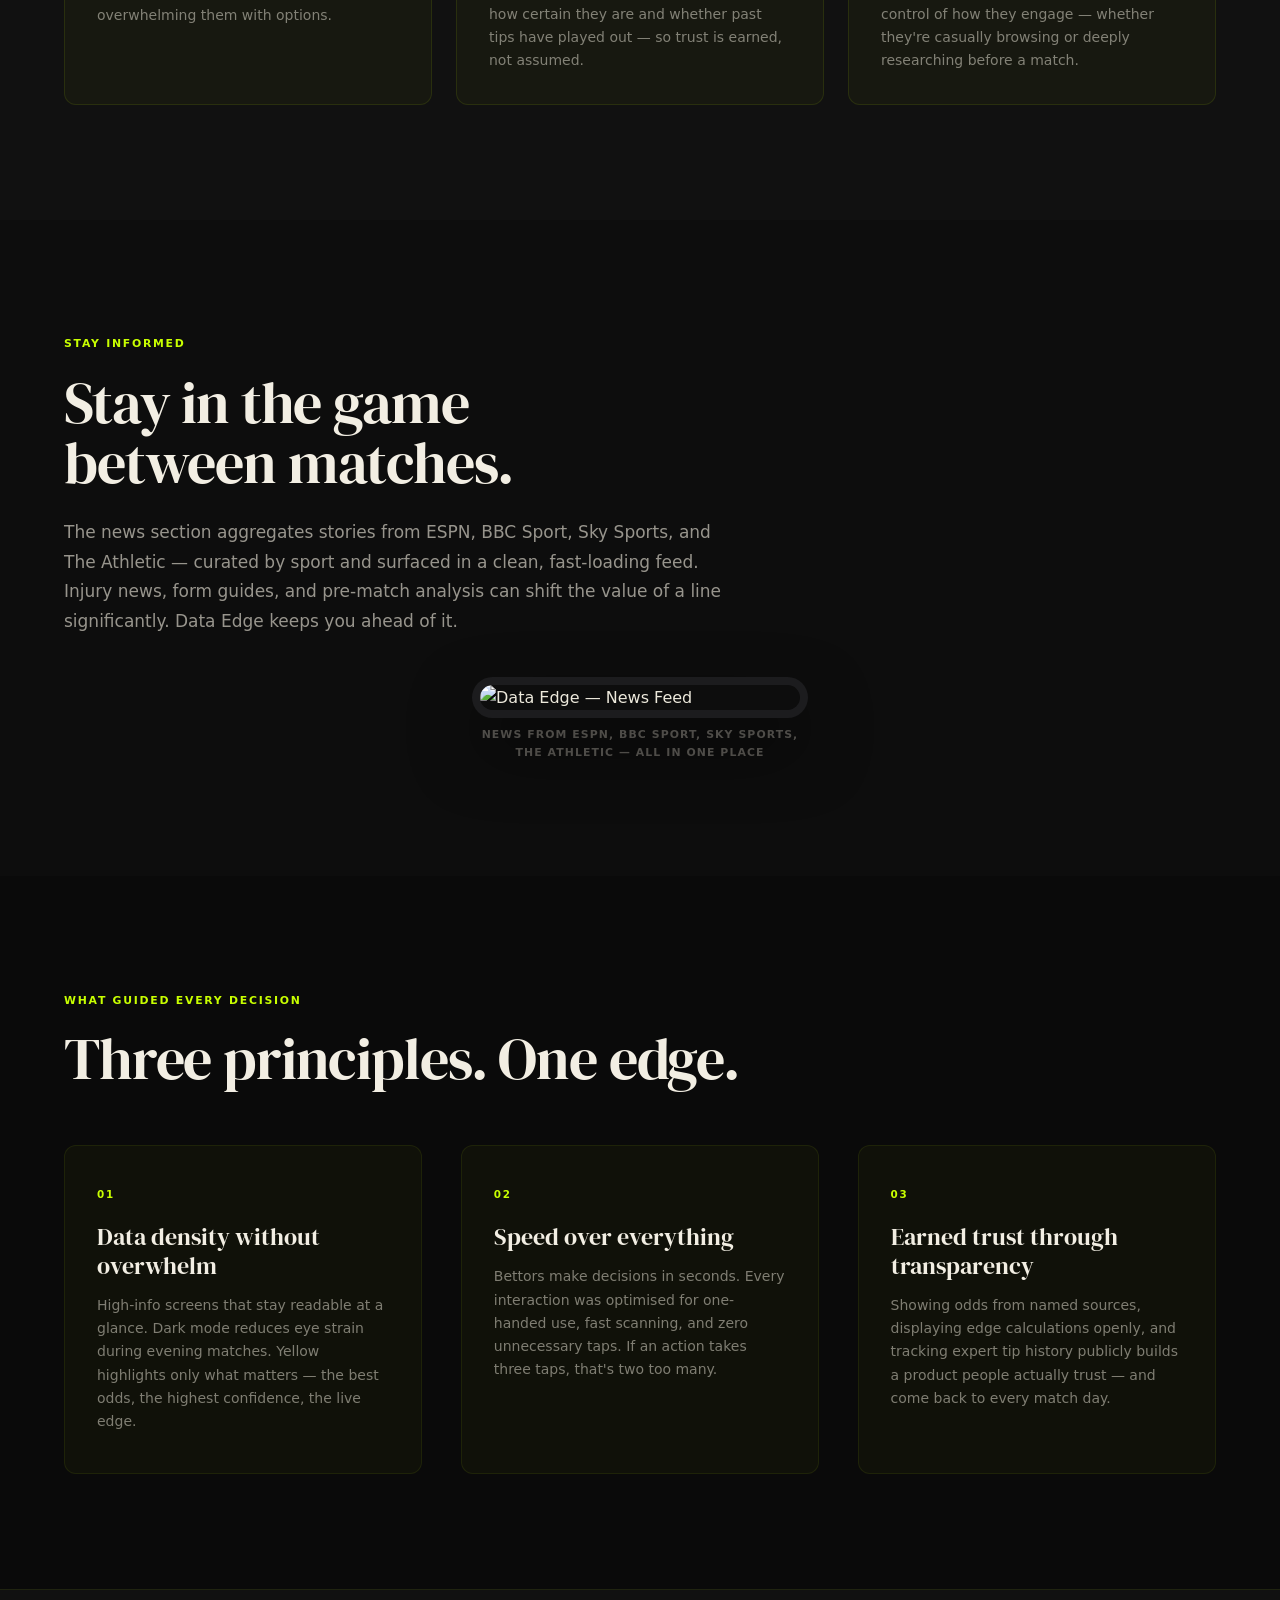
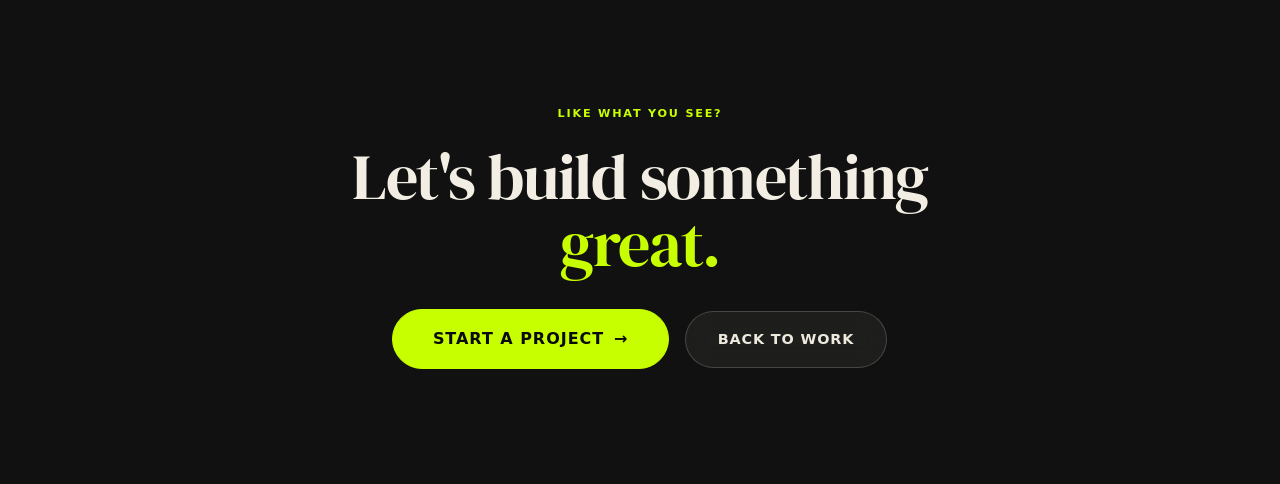
==== commit 7b2110d9: "Logo: tighten letter-spacing and highlight Dan Shiran. in lime Updated nav logo across all pages to " ====
--- a/data-edge.html
+++ b/data-edge.html
@@ -52,8 +52,9 @@
       font-size: 1rem;
       font-weight: 700;
       color: var(--cream);
-      letter-spacing: 0.01em;
-    }
+      letter-spacing: -0.05em;
+    }
+    .cs-nav-logo .hl { color: #C8FF57; }
     .cs-nav-cta {
       font-size: 0.78rem;
       font-weight: 600;
@@ -449,7 +450,7 @@
     <a href="index.html" class="cs-nav-back">
       <span class="arr">→</span> All work
     </a>
-    <a href="index.html" class="cs-nav-logo">Studio Dan Shiran.</a>
+    <a href="index.html" class="cs-nav-logo">Studio <span class="hl">Dan Shiran.</span></a>
     <a href="index.html#contact" class="cs-nav-cta">Start a project</a>
   </nav>
 
--- a/css/styles.css
+++ b/css/styles.css
@@ -147,11 +147,11 @@
   font-family: var(--f-body);
   font-size: 1.125rem;
   font-weight: 700;
-  letter-spacing: 0.01em;
+  letter-spacing: -0.05em;
   color: var(--t-dk);
   line-height: 1;
 }
-.nav-logo .hl { color: var(--lime); }
+.nav-logo .hl { color: #C8FF57; }
 
 .nav-links {
   display: flex;
